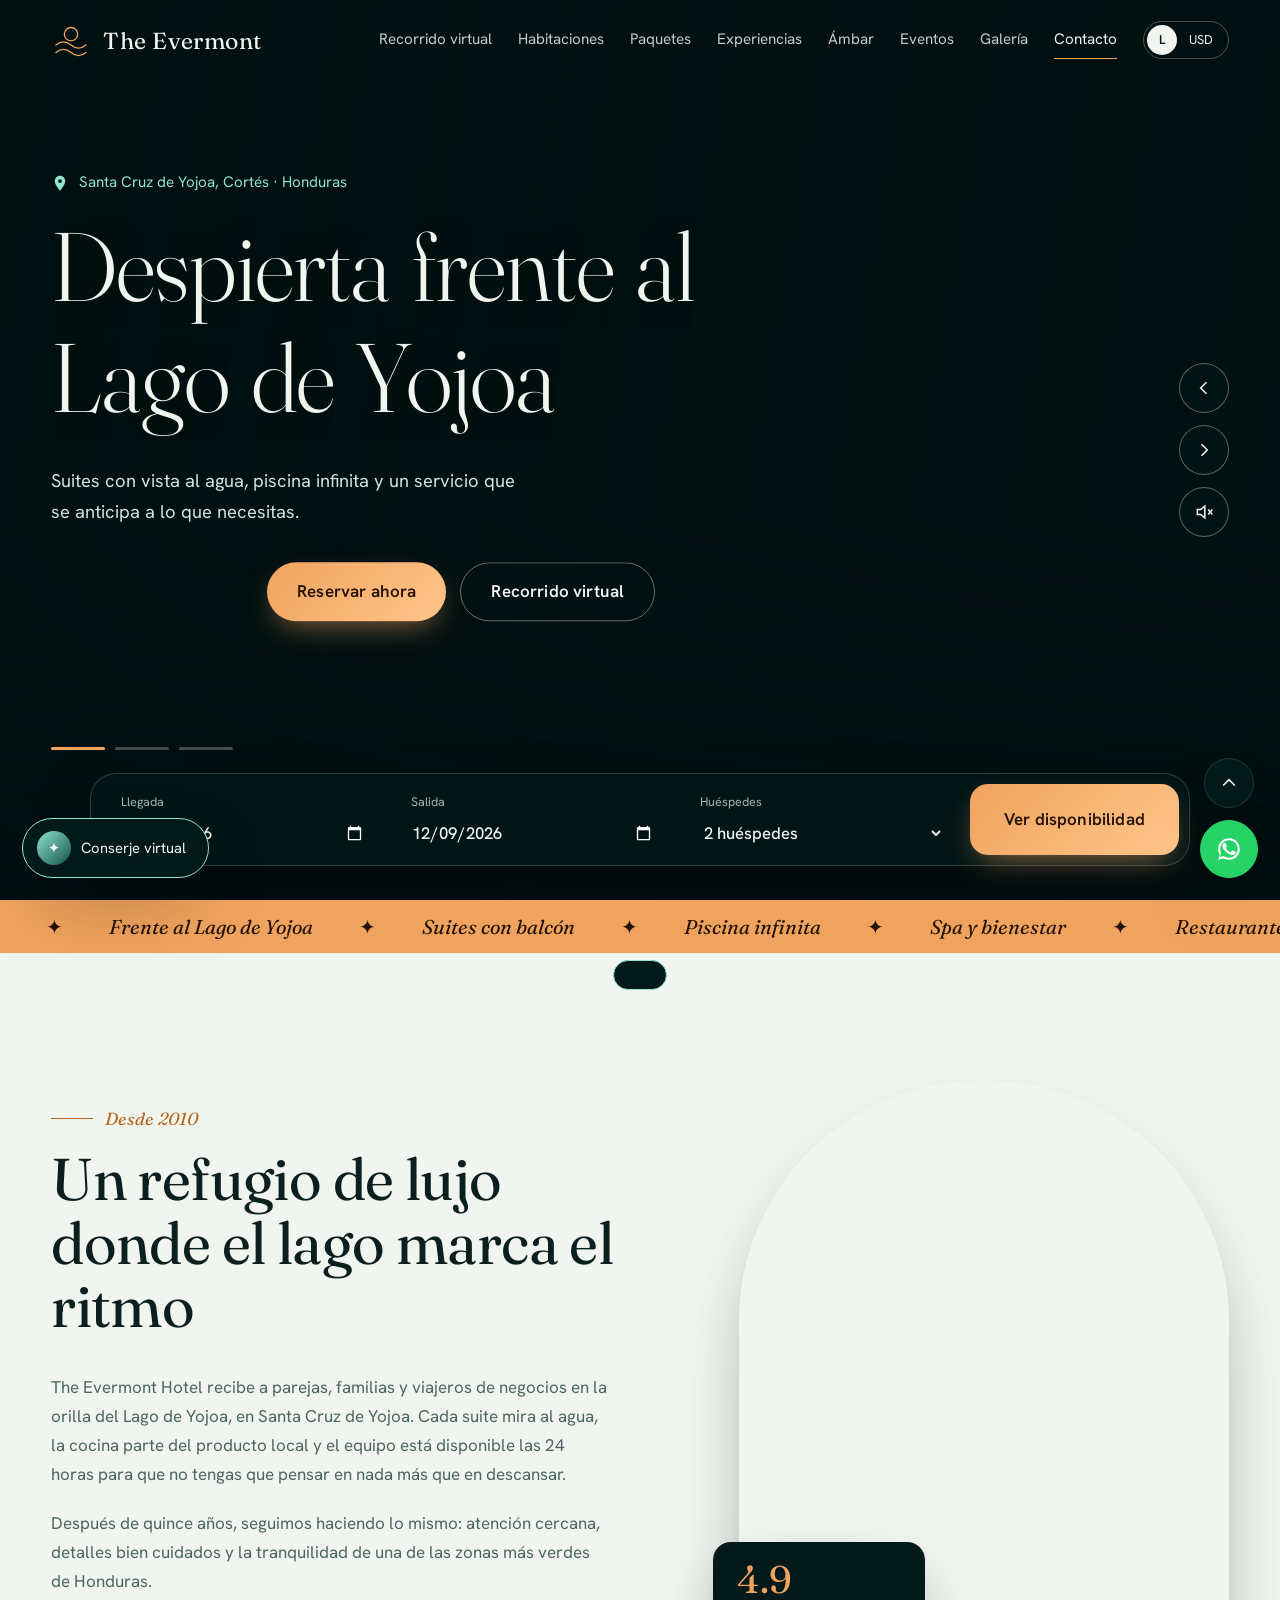
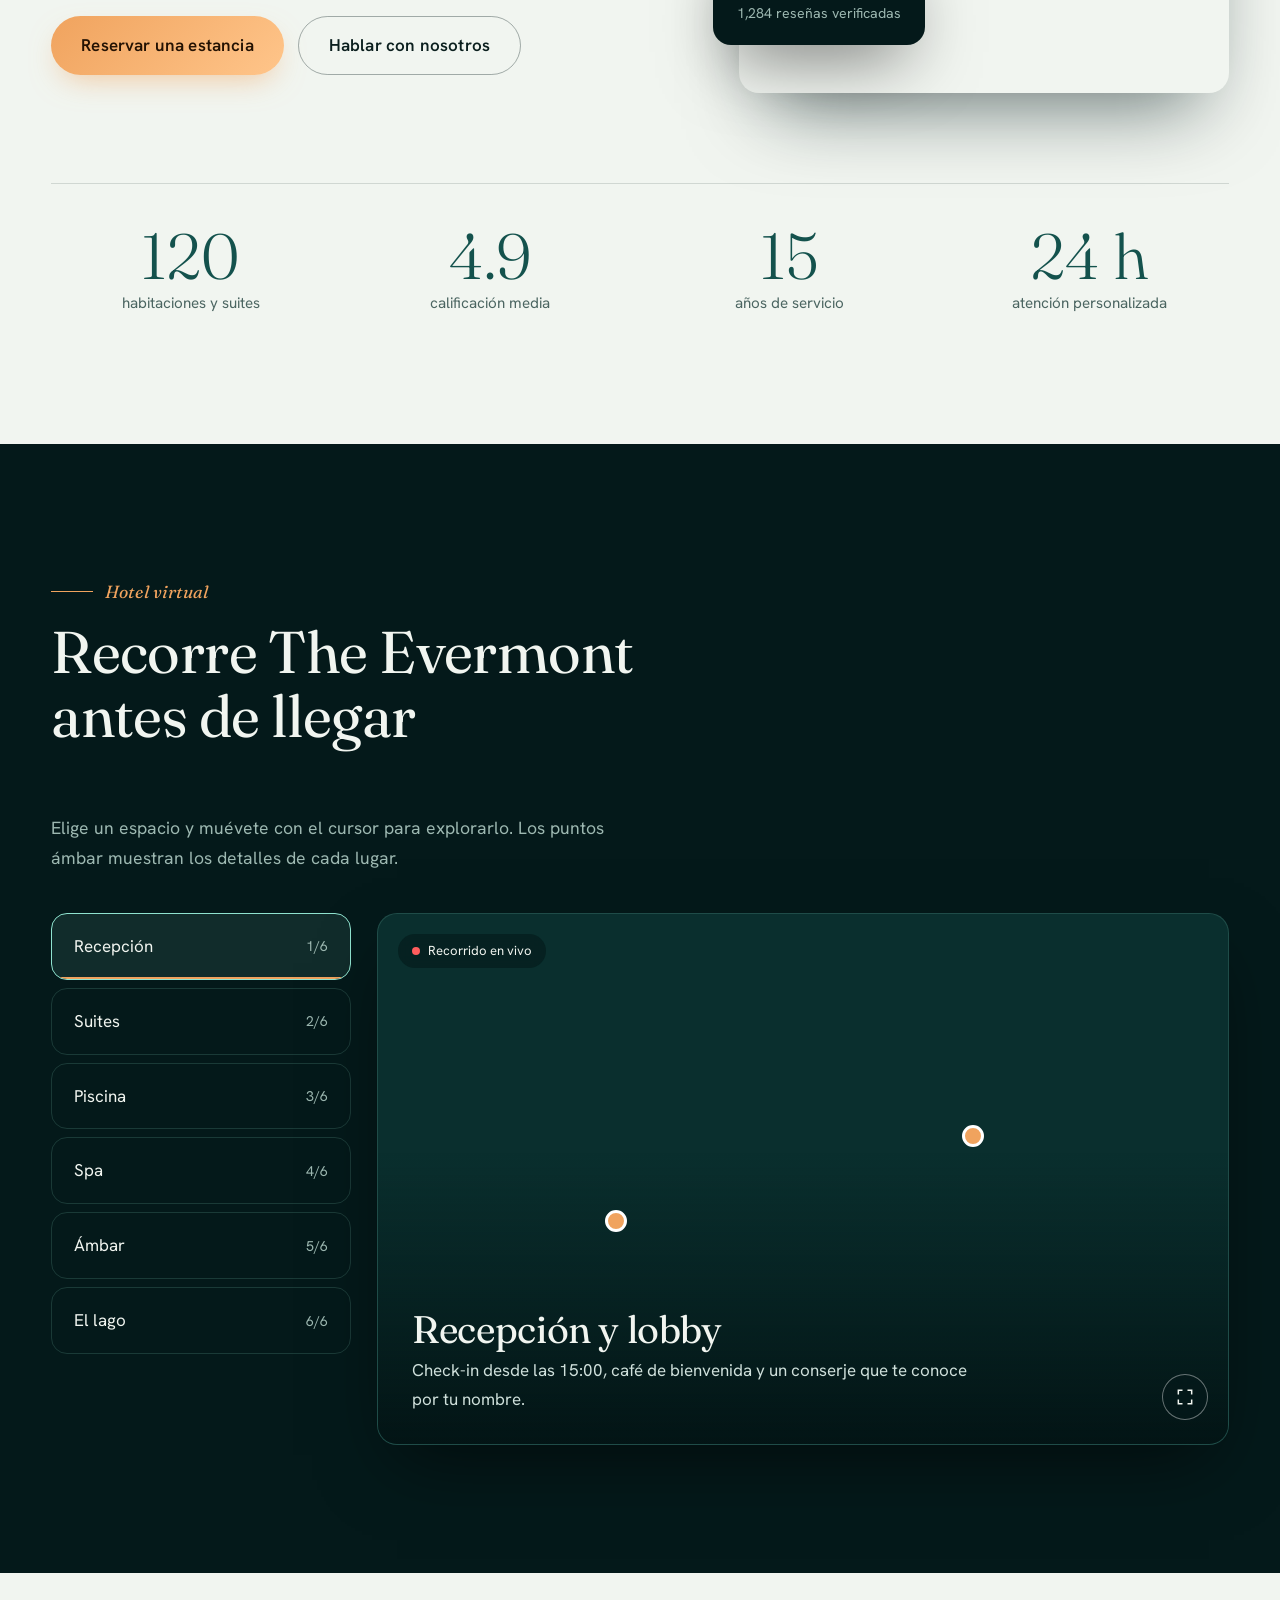
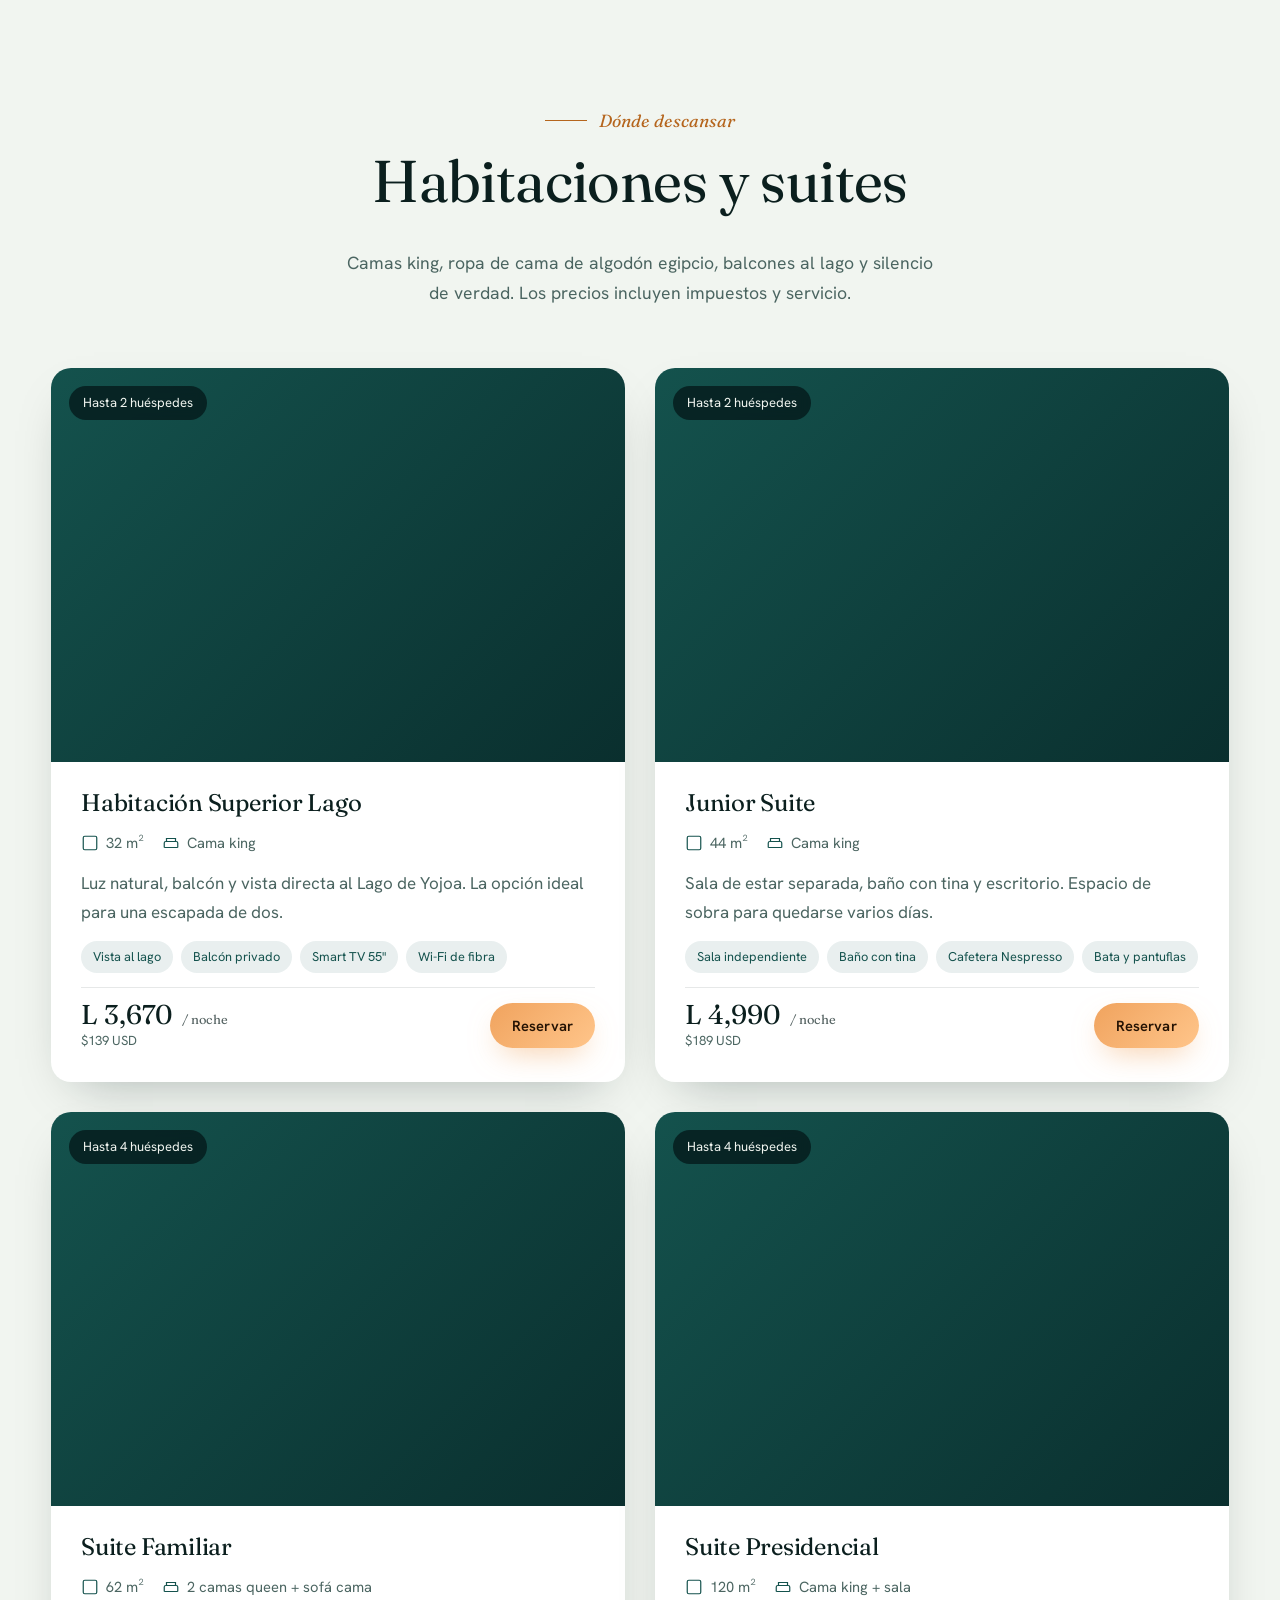
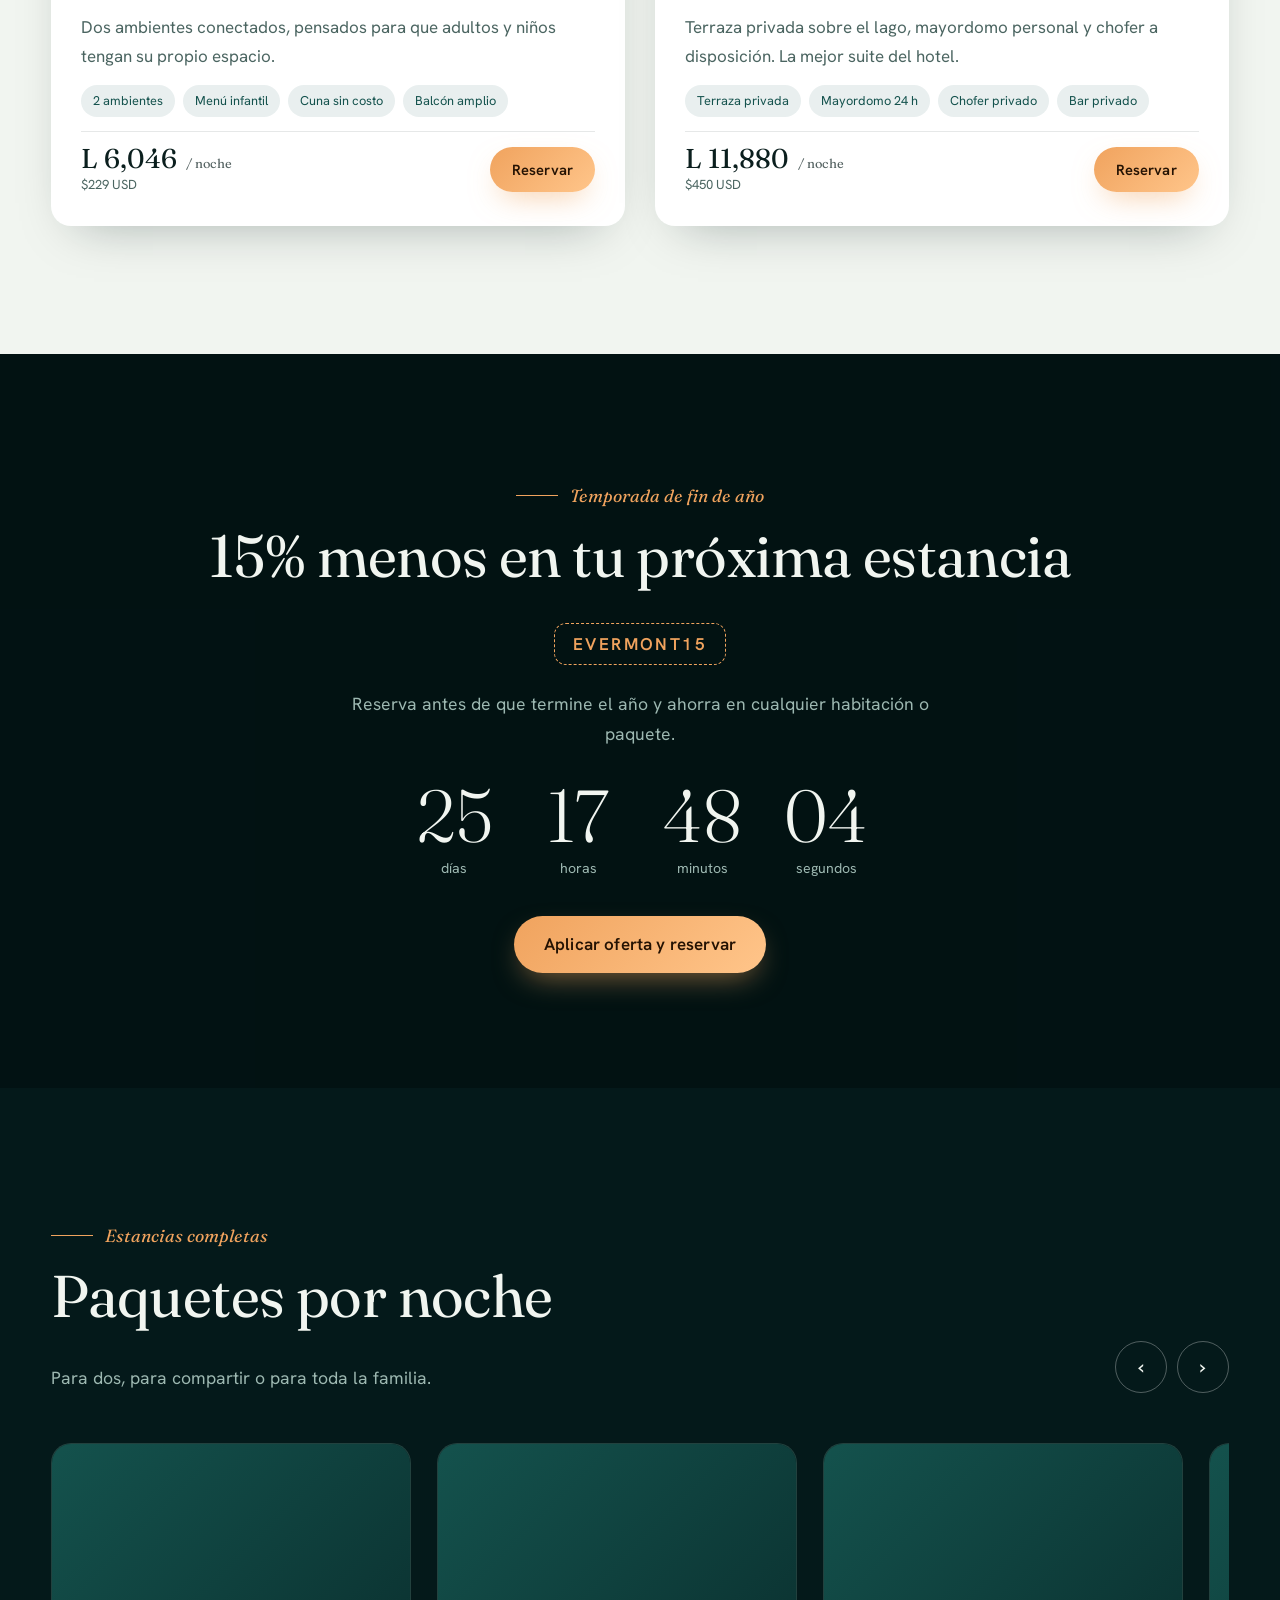
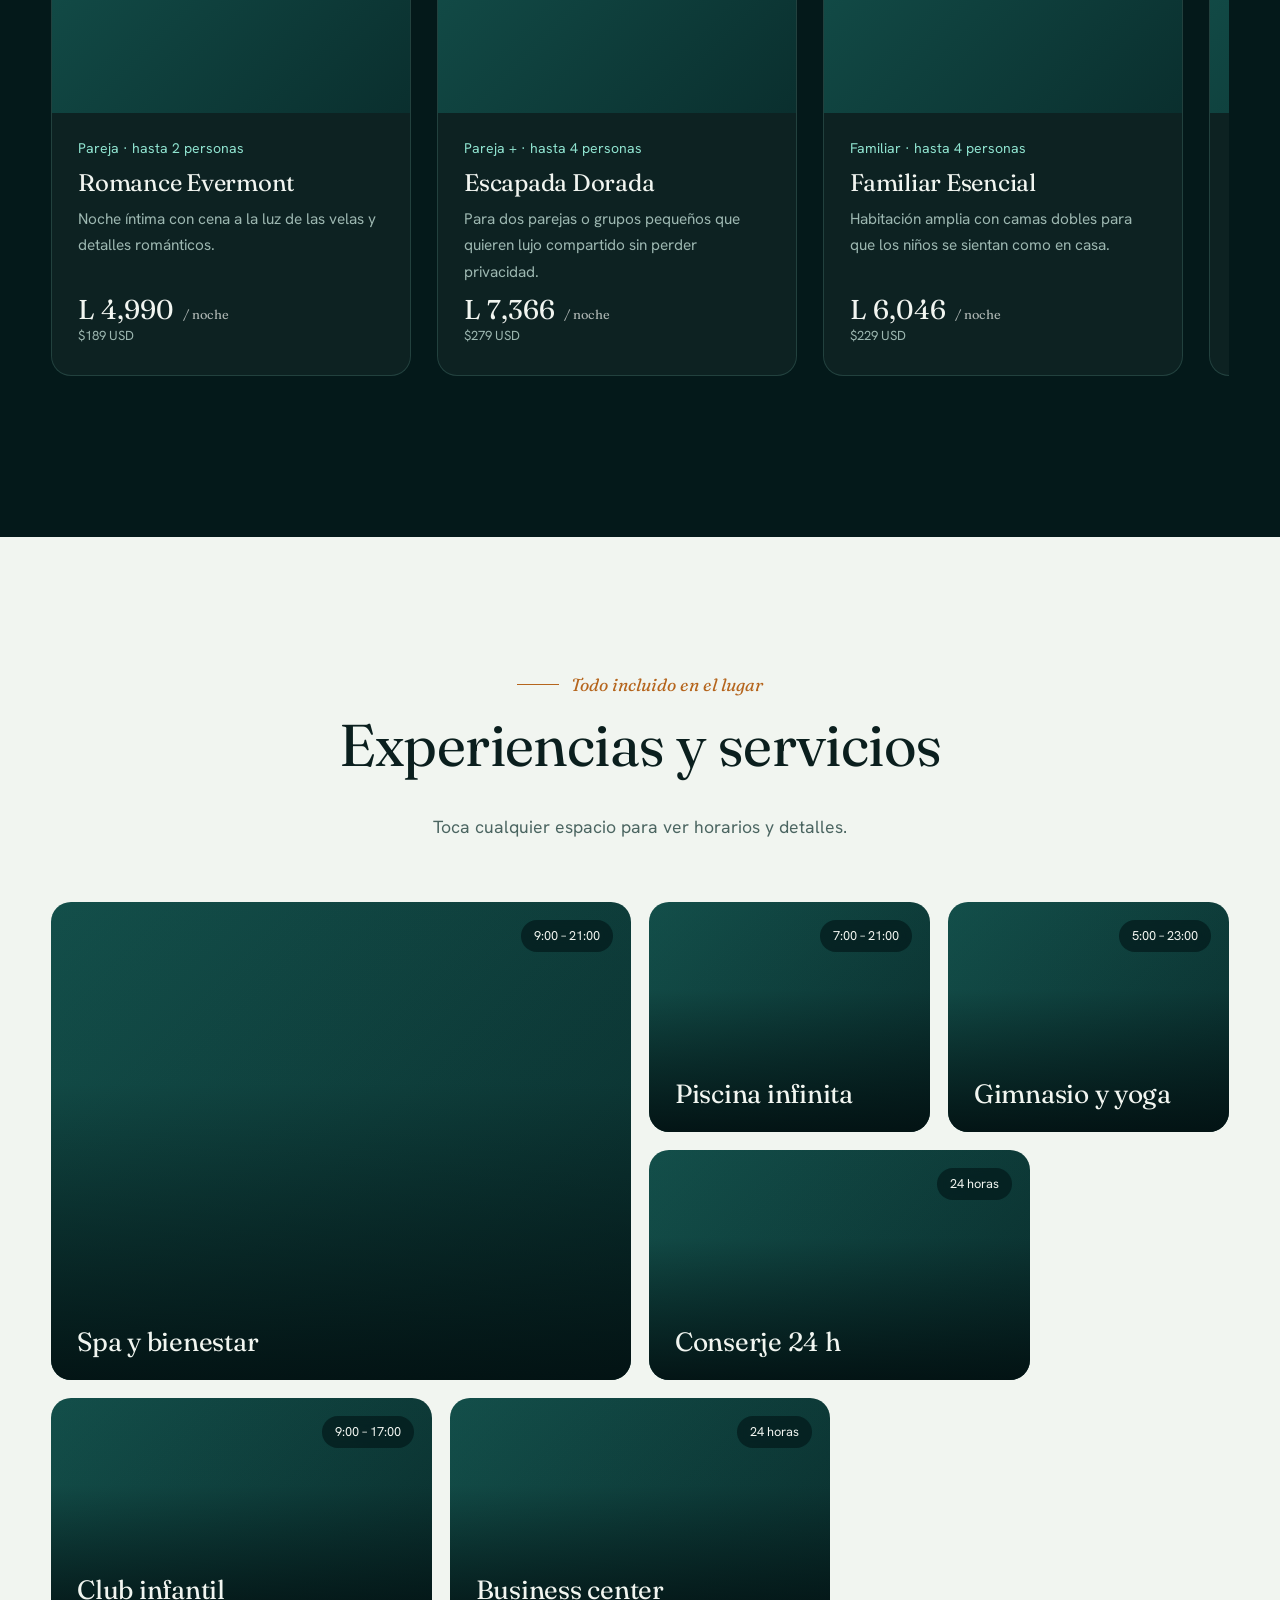
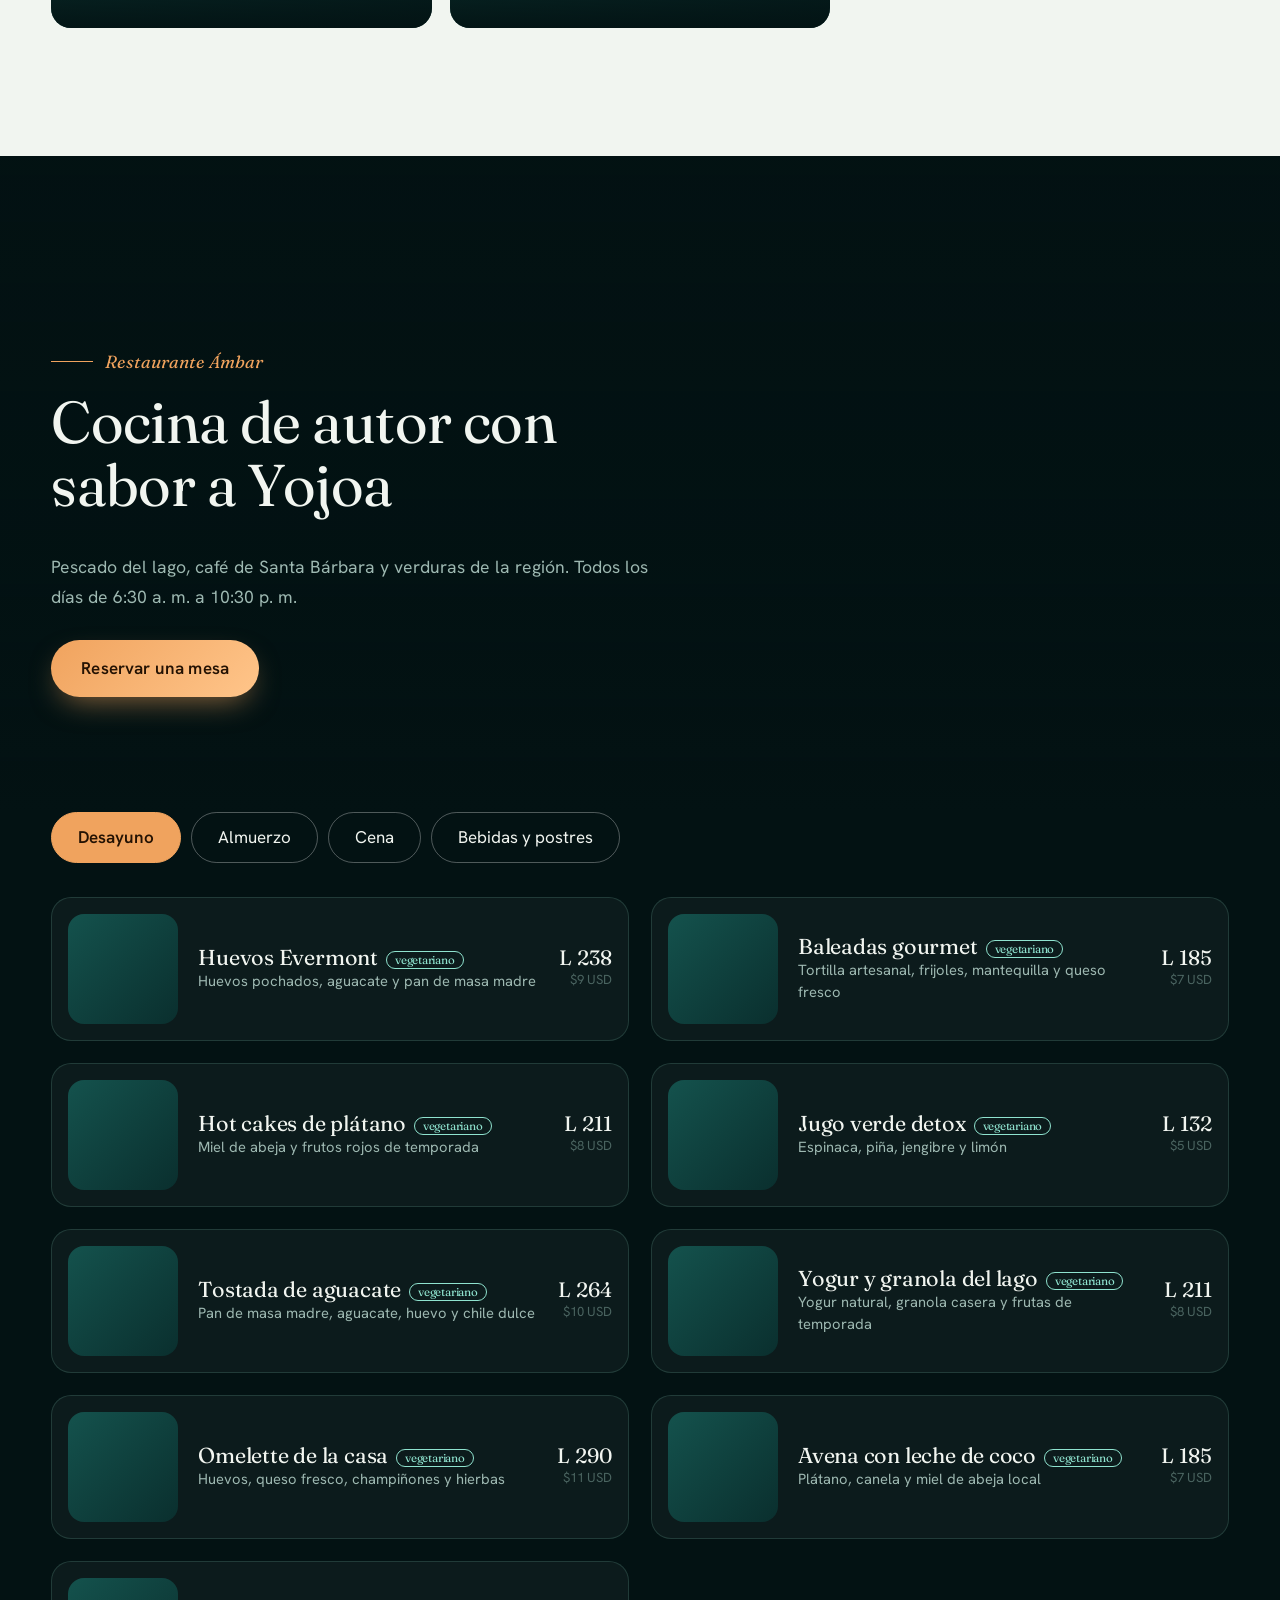
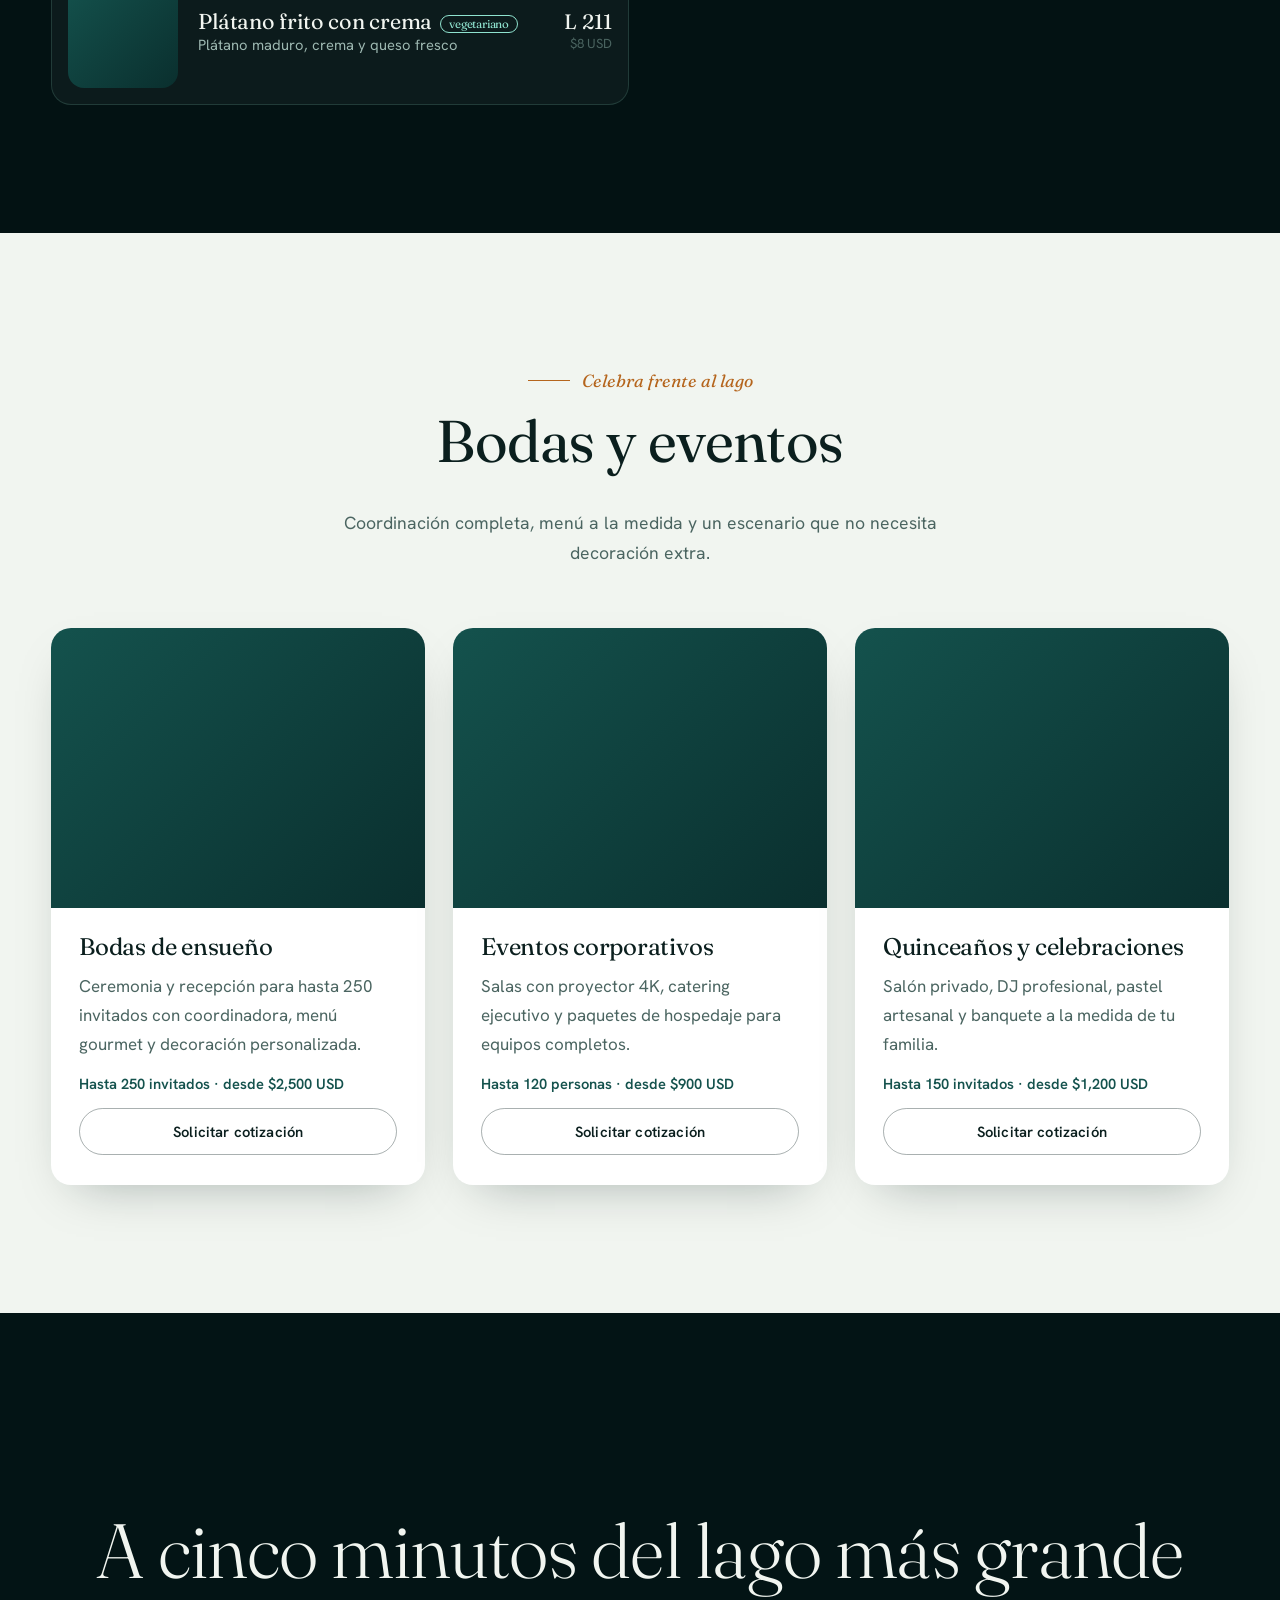
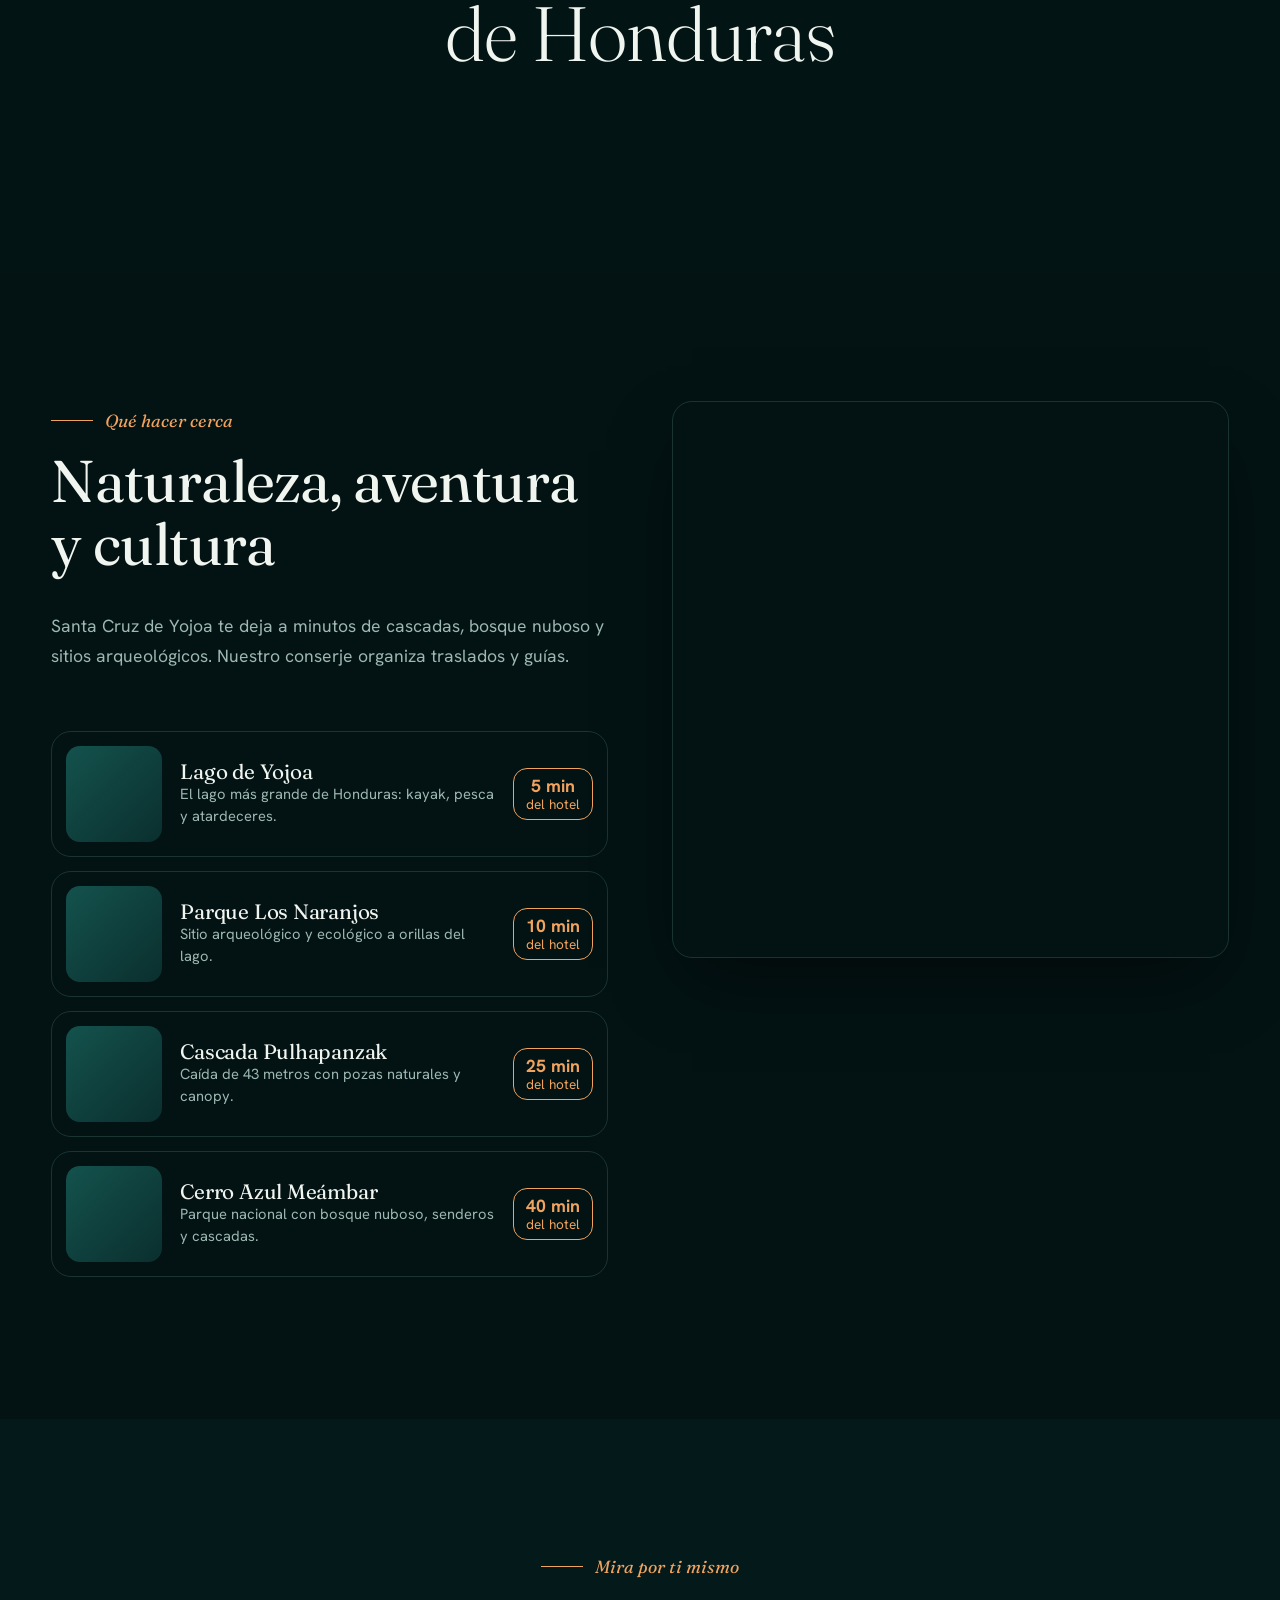
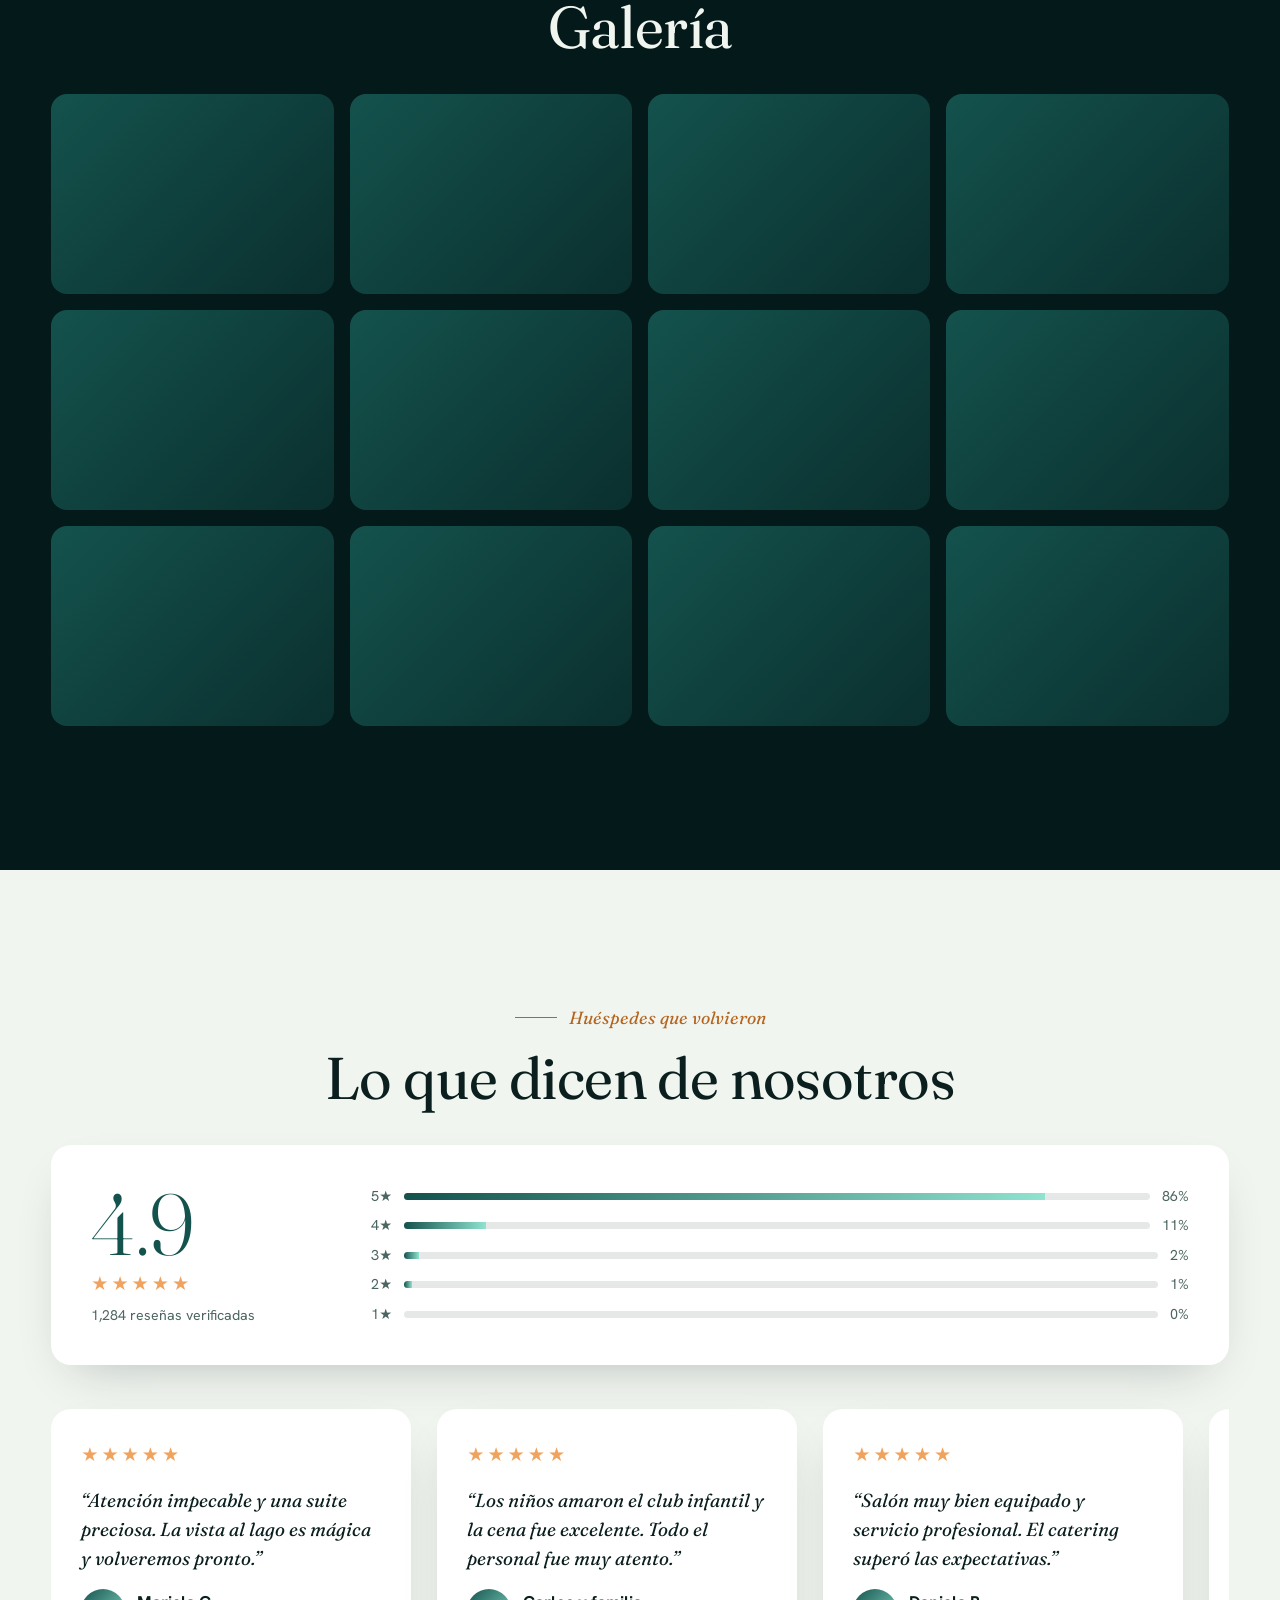
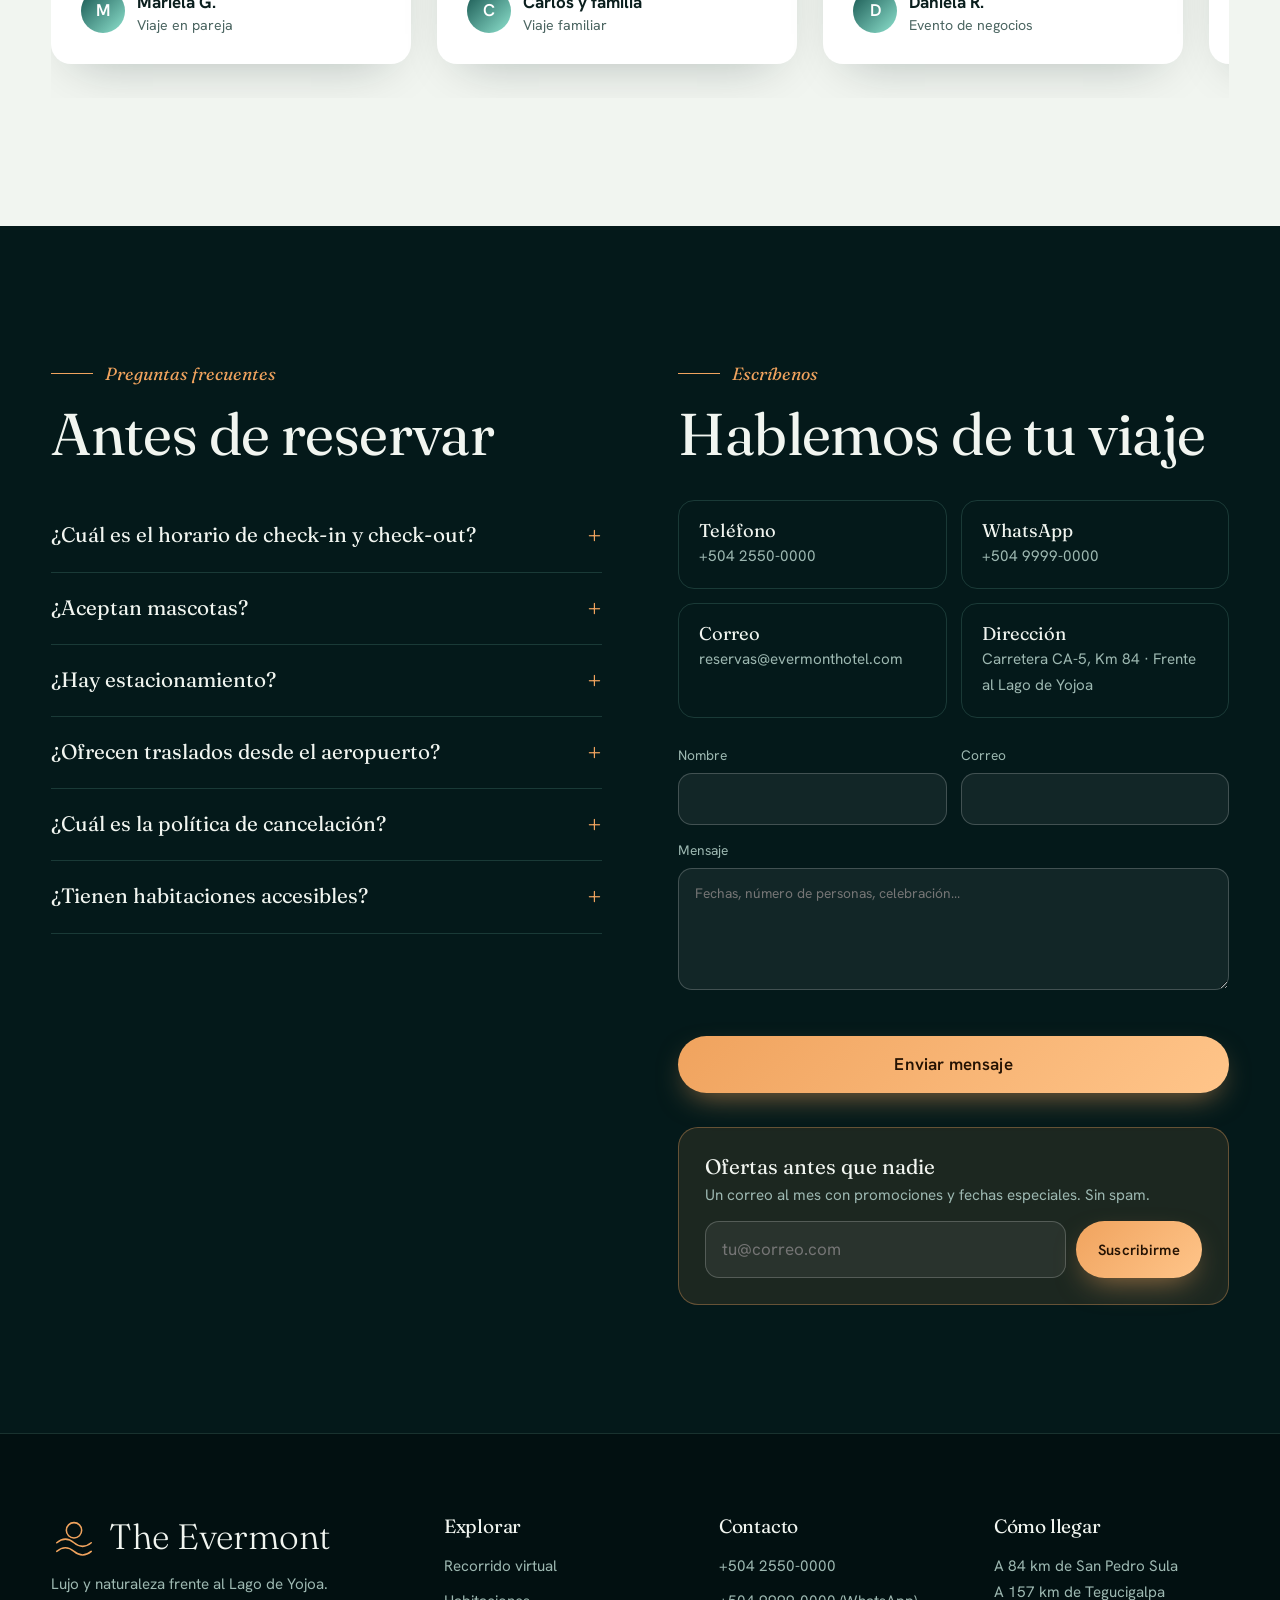
==== index.html @ c5cd38ef "Add files via upload" ====
<!DOCTYPE html>
<html lang="es">
<head>
<meta charset="utf-8">
<meta name="viewport" content="width=device-width,initial-scale=1">
<title>The Evermont Hotel | Lujo frente al Lago de Yojoa, Honduras</title>
<meta name="description" content="The Evermont Hotel: hotel de lujo frente al Lago de Yojoa en Santa Cruz de Yojoa, Cortés, Honduras. Suites, spa, piscina infinita, restaurante Ámbar, bodas y eventos.">
<meta name="keywords" content="hotel lago de yojoa, hotel santa cruz de yojoa, hotel de lujo honduras, evermont hotel, bodas honduras">
<meta name="theme-color" content="#04191a">
<link rel="preconnect" href="https://fonts.googleapis.com">
<link rel="preconnect" href="https://fonts.gstatic.com" crossorigin>
<link href="https://fonts.googleapis.com/css2?family=Fraunces:ital,opsz,wght@0,9..144,300..600;1,9..144,300..600&family=Hanken+Grotesk:wght@300;400;500;600&display=swap" rel="stylesheet">
<link rel="icon" href="logo.jpg" type="image/jpeg">
<script type="application/ld+json">
{"@context":"https://schema.org","@type":"Hotel","name":"The Evermont Hotel","description":"Hotel de lujo frente al Lago de Yojoa","address":{"@type":"PostalAddress","streetAddress":"Carretera CA-5, Km 84","addressLocality":"Santa Cruz de Yojoa","addressRegion":"Cortés","addressCountry":"HN"},"telephone":"+504 2550-0000","aggregateRating":{"@type":"AggregateRating","ratingValue":"4.9","reviewCount":"1284"},"geo":{"@type":"GeoCoordinates","latitude":14.8667,"longitude":-87.9833}}
</script>
<style>
:root{
  --deep:#04191a;--lag:#0a2f2e;--teal:#14524d;--aqua:#8fe3cf;--pearl:#f1f5f0;--sand:#e3dccb;
  --ink:#0b1f1e;--amber:#f0a35e;--amber2:#ffc58a;--mut:#9db8b1;--mutd:#4b6561;--r:20px;
  --ease:cubic-bezier(.2,.8,.2,1);--serif:'Fraunces',Georgia,serif;--sans:'Hanken Grotesk',system-ui,sans-serif;
  --line:rgba(143,227,207,.16);--shadow:0 30px 70px -20px rgba(0,0,0,.55);
}
*,*::before,*::after{box-sizing:border-box;margin:0;padding:0}
html{scroll-behavior:smooth;scroll-padding-top:78px;-webkit-text-size-adjust:100%}
body{font:400 17px/1.7 var(--sans);background:var(--deep);color:var(--pearl);overflow-x:hidden;-webkit-font-smoothing:antialiased}
h1,h2,h3,h4{font-family:var(--serif);font-weight:400;line-height:1.08;letter-spacing:-.01em}
h2{font-size:clamp(2.2rem,4.6vw,3.9rem);margin-bottom:.6em}
h3{font-size:1.5rem}
a{color:inherit;text-decoration:none}
button{font:inherit;color:inherit;cursor:pointer;border:0;background:none}
img,video{max-width:100%;display:block}
ul{list-style:none}
:focus-visible{outline:2px solid var(--amber);outline-offset:3px;border-radius:6px}
::selection{background:var(--amber);color:var(--deep)}
.wrap{width:min(1240px,92vw);margin-inline:auto}
.sect{padding:clamp(76px,10vw,150px) 0;position:relative}
.dark{background:var(--deep)}
.deeper{background:#031213}
.light{background:var(--pearl);color:var(--ink)}
.light .lead{color:var(--mutd)}
.lead{color:var(--mut);max-width:60ch;font-size:1.1rem;margin-bottom:clamp(32px,5vw,60px)}
.kicker{display:inline-flex;align-items:center;gap:12px;font:italic 400 1.1rem var(--serif);color:var(--amber);margin-bottom:18px}
.kicker::before{content:'';width:42px;height:1px;background:currentColor}
.light .kicker{color:#b5651d}
.head{display:flex;justify-content:space-between;align-items:flex-end;gap:30px;flex-wrap:wrap}
.center{text-align:center}.center .lead{margin-inline:auto}.center .kicker{justify-content:center}

/* buttons */
.btn{position:relative;display:inline-flex;align-items:center;justify-content:center;gap:10px;padding:14px 30px;border-radius:999px;background:linear-gradient(135deg,var(--amber),var(--amber2));color:#241203;font-weight:600;letter-spacing:.01em;overflow:hidden;transition:transform .35s var(--ease),box-shadow .35s var(--ease);box-shadow:0 12px 30px -10px rgba(240,163,94,.6)}
.btn::after{content:'';position:absolute;inset:0;background:linear-gradient(110deg,transparent 30%,rgba(255,255,255,.55) 50%,transparent 70%);transform:translateX(-120%);transition:transform .8s var(--ease)}
.btn:hover{transform:translateY(-3px);box-shadow:0 20px 40px -12px rgba(240,163,94,.7)}
.btn:hover::after{transform:translateX(120%)}
.btn.ghost{background:transparent;color:var(--pearl);border:1px solid rgba(255,255,255,.4);box-shadow:none}
.btn.ghost:hover{background:var(--pearl);color:var(--deep)}
.light .btn.ghost,.modal .btn.ghost{color:var(--ink);border-color:rgba(11,31,30,.35)}
.light .btn.ghost:hover,.modal .btn.ghost:hover{background:var(--ink);color:var(--pearl)}
.btn.sm{padding:10px 22px;font-size:.92rem}
.btn.full{width:100%}

/* loader + progress */
#loader{position:fixed;inset:0;z-index:999;background:var(--deep);display:grid;place-items:center;transition:opacity .9s var(--ease),visibility .9s}
#loader.done{opacity:0;visibility:hidden}
.ld{text-align:center}
.ld svg{width:84px;height:84px;color:var(--amber)}
.ld svg path,.ld svg circle{stroke-dasharray:140;stroke-dashoffset:140;animation:draw 1.6s var(--ease) forwards}
.ld b{display:block;font:300 1.9rem var(--serif);letter-spacing:.06em;margin-top:14px;opacity:0;animation:fade 1s .6s forwards}
.ld small{color:var(--mut);opacity:0;animation:fade 1s 1s forwards}
@keyframes draw{to{stroke-dashoffset:0}}
@keyframes fade{to{opacity:1}}
#prog{position:fixed;top:0;left:0;height:3px;width:0;background:linear-gradient(90deg,var(--aqua),var(--amber));z-index:300}
.glow{position:fixed;width:520px;height:520px;left:0;top:0;margin:-260px 0 0 -260px;border-radius:50%;background:radial-gradient(circle,rgba(143,227,207,.10),transparent 65%);pointer-events:none;z-index:1;transition:opacity .4s;opacity:0}

/* header */
header{position:fixed;inset:0 0 auto;z-index:200;transition:background .4s,padding .4s,box-shadow .4s}
.hbar{display:flex;align-items:center;gap:26px;padding:20px 4vw;transition:padding .4s var(--ease)}
header.s{background:rgba(4,25,26,.78);backdrop-filter:blur(18px) saturate(1.4);-webkit-backdrop-filter:blur(18px) saturate(1.4);box-shadow:0 1px 0 var(--line)}
header.s .hbar{padding-block:11px}
.brand{display:flex;align-items:center;gap:12px;font:400 1.45rem var(--serif);letter-spacing:.02em;white-space:nowrap}
.brand svg{width:40px;height:40px;color:var(--amber)}
nav{display:flex;gap:26px;margin-left:auto;font-size:.95rem}
nav a{position:relative;padding:6px 0;opacity:.82;transition:opacity .3s}
nav a::after{content:'';position:absolute;left:0;right:0;bottom:0;height:1px;background:var(--amber);transform:scaleX(0);transform-origin:left;transition:transform .4s var(--ease)}
nav a:hover,nav a.on{opacity:1}
nav a:hover::after,nav a.on::after{transform:scaleX(1)}
.cur{display:flex;border:1px solid rgba(255,255,255,.28);border-radius:999px;padding:3px;font-size:.8rem}
.cur button{padding:4px 12px;border-radius:999px;transition:.3s}
.cur button.on{background:var(--pearl);color:var(--deep);font-weight:600}
#bur{display:none;width:44px;height:44px;border-radius:50%;border:1px solid rgba(255,255,255,.3);position:relative}
#bur i{position:absolute;left:12px;right:12px;height:1.5px;background:currentColor;transition:.35s var(--ease)}
#bur i:nth-child(1){top:16px}#bur i:nth-child(2){top:27px}
#bur.on i:nth-child(1){top:21px;transform:rotate(45deg)}#bur.on i:nth-child(2){top:21px;transform:rotate(-45deg)}

/* hero */
.hero{position:relative;height:100svh;min-height:700px;overflow:hidden;background:#021011}
.slide{position:absolute;inset:0;opacity:0;transition:opacity 1.6s ease}
.slide.on{opacity:1}
.slide video,.slide .poster{position:absolute;inset:0;width:100%;height:100%;object-fit:cover}
.slide.on video{animation:kb 14s ease-out forwards}
@keyframes kb{from{transform:scale(1.02)}to{transform:scale(1.12)}}
.hero::after{content:'';position:absolute;inset:0;z-index:2;background:linear-gradient(100deg,rgba(2,16,17,.86) 0%,rgba(2,16,17,.45) 50%,rgba(2,16,17,.2) 100%),linear-gradient(0deg,rgba(2,16,17,.92) 0%,transparent 42%)}
.hcopy{position:absolute;z-index:3;left:max(4vw,calc((100vw - 1240px)/2));right:4vw;top:50%;transform:translateY(-62%);max-width:820px}
.hcopy .loc{display:inline-flex;align-items:center;gap:10px;font-size:.95rem;color:var(--aqua);margin-bottom:22px}
.hcopy .loc svg{width:18px;height:18px;fill:currentColor}
.hcopy h1{font-size:clamp(2.9rem,7.6vw,6.6rem);font-weight:300;line-height:1;margin-bottom:26px;text-shadow:0 6px 40px rgba(0,0,0,.45)}
.w{display:inline-block;overflow:hidden;vertical-align:top;padding-bottom:.14em;margin-right:.22em}
.w i{display:inline-block;font-style:inherit;transform:translateY(112%);animation:wup 1s var(--ease) forwards;animation-delay:var(--d)}
@keyframes wup{to{transform:none}}
.hcopy p{max-width:48ch;color:#d3e3de;font-size:1.15rem;margin-bottom:34px;animation:fadeup 1s .5s both}
.hcopy .acts{display:flex;gap:14px;flex-wrap:wrap}
@keyframes fadeup{from{opacity:0;transform:translateY(18px)}to{opacity:1;transform:none}}
.hctl{position:absolute;z-index:4;right:4vw;top:50%;transform:translateY(-50%);display:flex;flex-direction:column;gap:12px}
.hctl button,.fab{width:50px;height:50px;border-radius:50%;border:1px solid rgba(255,255,255,.35);background:rgba(4,25,26,.45);backdrop-filter:blur(8px);display:grid;place-items:center;transition:.3s;font-size:1.3rem}
.hctl button:hover{background:var(--amber);border-color:var(--amber);color:var(--deep)}
.hctl svg{width:20px;height:20px;fill:none;stroke:currentColor;stroke-width:1.8}
.hseg{position:absolute;z-index:4;left:max(4vw,calc((100vw - 1240px)/2));bottom:150px;display:flex;gap:10px}
.hseg i{width:54px;height:3px;background:rgba(255,255,255,.25);border-radius:3px;overflow:hidden;position:relative;cursor:pointer}
.hseg i::after{content:'';position:absolute;inset:0;background:var(--amber);transform:scaleX(0);transform-origin:left}
.hseg i.on::after{transform:scaleX(1)}
.hseg i.run::after{animation:fill 8s linear forwards}
@keyframes fill{from{transform:scaleX(0)}to{transform:scaleX(1)}}
.bbar{position:absolute;z-index:5;left:50%;bottom:34px;transform:translateX(-50%);width:min(1100px,92vw);display:grid;grid-template-columns:repeat(3,1fr) auto;gap:6px;padding:10px;border-radius:26px;background:rgba(4,25,26,.62);backdrop-filter:blur(22px) saturate(1.5);-webkit-backdrop-filter:blur(22px) saturate(1.5);border:1px solid rgba(255,255,255,.18);box-shadow:var(--shadow)}
.bbar label{display:flex;flex-direction:column;padding:8px 20px;border-radius:18px;font-size:.78rem;color:var(--mut);transition:background .3s;cursor:pointer}
.bbar label:hover,.bbar label:focus-within{background:rgba(255,255,255,.07)}
.bbar input,.bbar select{background:none;border:0;color:var(--pearl);font:500 1.05rem var(--sans);outline:0;padding:2px 0;color-scheme:dark;width:100%}
.bbar select option{color:#000}
.bbar .btn{border-radius:18px;padding-inline:34px}
.scrollcue{position:absolute;z-index:4;right:4vw;bottom:44px;display:none}

/* ticker */
.ticker{background:var(--amber);color:#241203;overflow:hidden;white-space:nowrap;padding:14px 0;font:italic 400 1.25rem var(--serif)}
.ticker div{display:inline-flex;gap:46px;animation:tick 38s linear infinite;padding-left:46px}
.ticker span::before{content:'✦';margin-right:46px;font-style:normal}
@keyframes tick{to{transform:translateX(-50%)}}

/* about */
.about{display:grid;grid-template-columns:1.1fr .9fr;gap:clamp(40px,7vw,110px);align-items:center}
.about p{color:var(--mutd);margin-bottom:1.2em;max-width:56ch}
.frame{position:relative;aspect-ratio:4/5;border-radius:240px 240px var(--r) var(--r);overflow:hidden;box-shadow:0 40px 80px -30px rgba(4,25,26,.6)}
.frame video,.frame img{position:absolute;inset:-6% 0;width:100%;height:112%;object-fit:cover}
.badge{position:absolute;z-index:3;left:-26px;bottom:48px;background:var(--deep);color:var(--pearl);border-radius:18px;padding:18px 24px;box-shadow:var(--shadow);animation:floaty 6s ease-in-out infinite}
.badge b{font:400 2.4rem var(--serif);color:var(--amber);display:block;line-height:1}
.badge small{color:var(--mut)}
@keyframes floaty{50%{transform:translateY(-12px)}}
.stats{display:grid;grid-template-columns:repeat(4,1fr);gap:20px;margin-top:clamp(50px,7vw,90px);border-top:1px solid rgba(11,31,30,.14);padding-top:40px}
.stats div{text-align:center}
.stats b{display:block;font:300 clamp(2.6rem,5vw,4rem) var(--serif);line-height:1;color:var(--teal)}
.stats small{color:var(--mutd);font-size:.95rem}

/* tour */
.tour{display:grid;grid-template-columns:300px 1fr;gap:26px}
.tlist{display:flex;flex-direction:column;gap:8px}
.tlist button{position:relative;text-align:left;padding:18px 22px;border-radius:16px;border:1px solid var(--line);overflow:hidden;transition:.4s var(--ease);display:flex;justify-content:space-between;align-items:center}
.tlist button small{color:var(--mut)}
.tlist button::after{content:'';position:absolute;left:0;bottom:0;height:2px;width:100%;background:var(--amber);transform:scaleX(0);transform-origin:left}
.tlist button.on{background:rgba(143,227,207,.09);border-color:var(--aqua)}
.tlist button.on::after{animation:fill 10s linear forwards}
.tlist button:hover{border-color:var(--aqua);transform:translateX(5px)}
.stage{position:relative;aspect-ratio:16/10;border-radius:var(--r);overflow:hidden;background:var(--lag);box-shadow:var(--shadow);border:1px solid var(--line)}
.scene{position:absolute;inset:0;opacity:0;visibility:hidden;transition:opacity 1.1s ease,visibility 1.1s}
.scene.on{opacity:1;visibility:visible}
.pan{position:absolute;inset:-4%;transition:transform .5s ease-out;transform:scale(1.04)}
.pan video,.pan img{width:100%;height:100%;object-fit:cover}
.stage::after{content:'';position:absolute;inset:0;background:linear-gradient(0deg,rgba(2,16,17,.85),transparent 55%);pointer-events:none;z-index:2}
.tinfo{position:absolute;z-index:3;left:34px;bottom:30px;right:90px;max-width:560px}
.tinfo h3{font-size:clamp(1.8rem,3vw,2.6rem);margin-bottom:6px}
.tinfo p{color:#cfe0db}
.hot{position:absolute;z-index:4;width:22px;height:22px;border-radius:50%;background:var(--amber);border:3px solid #fff;transform:translate(-50%,-50%);box-shadow:0 0 0 0 rgba(240,163,94,.7);animation:pulse 2.2s infinite}
.hot span{position:absolute;left:34px;top:50%;transform:translateY(-50%) translateX(-8px);white-space:nowrap;background:rgba(4,25,26,.88);padding:6px 14px;border-radius:99px;font-size:.85rem;opacity:0;pointer-events:none;transition:.35s var(--ease)}
.hot:hover span,.hot:focus-visible span{opacity:1;transform:translateY(-50%)}
@keyframes pulse{70%{box-shadow:0 0 0 18px rgba(240,163,94,0)}100%{box-shadow:0 0 0 0 rgba(240,163,94,0)}}
.sfs{position:absolute;z-index:5;right:20px;bottom:24px;width:46px;height:46px;border-radius:50%;border:1px solid rgba(255,255,255,.4);background:rgba(4,25,26,.5);backdrop-filter:blur(8px);display:grid;place-items:center}
.sfs svg{width:20px;height:20px;fill:none;stroke:currentColor;stroke-width:1.8}
.live{position:absolute;z-index:5;left:20px;top:20px;display:flex;gap:8px;align-items:center;background:rgba(4,25,26,.6);backdrop-filter:blur(8px);padding:6px 14px;border-radius:99px;font-size:.82rem}
.live::before{content:'';width:8px;height:8px;border-radius:50%;background:#ff5d5d;animation:blink 1.4s infinite}
@keyframes blink{50%{opacity:.25}}

/* tilt cards */
.tilt{transform:perspective(1000px) rotateX(var(--rx,0)) rotateY(var(--ry,0));transition:transform .35s var(--ease),box-shadow .35s}
.media{position:relative;overflow:hidden;background:linear-gradient(135deg,var(--teal),var(--lag))}
.media img,.media video{width:100%;height:100%;object-fit:cover;transition:transform 1.1s var(--ease)}
.media img.broken{visibility:hidden}
:is(.room,.pkg,.tile,.att,.gi):hover .media img,:is(.room,.pkg,.tile,.att,.gi):hover .media video{transform:scale(1.08)}

/* rooms */
.rooms{display:grid;grid-template-columns:repeat(2,1fr);gap:30px}
.room{background:#fff;border-radius:var(--r);overflow:hidden;box-shadow:0 20px 50px -25px rgba(4,25,26,.35);cursor:pointer;display:flex;flex-direction:column}
.room .media{aspect-ratio:16/11}
.room .tagc{position:absolute;left:18px;top:18px;z-index:2;background:rgba(4,25,26,.78);color:var(--pearl);padding:6px 14px;border-radius:99px;font-size:.82rem;backdrop-filter:blur(6px)}
.room .rb{padding:28px 30px 30px;display:flex;flex-direction:column;gap:14px;flex:1}
.specs{display:flex;gap:18px;flex-wrap:wrap;color:var(--mutd);font-size:.92rem}
.specs span{display:flex;align-items:center;gap:7px}
.specs svg,.ico{width:18px;height:18px;fill:none;stroke:var(--teal);stroke-width:1.6}
.room p{color:var(--mutd)}
.chips{display:flex;flex-wrap:wrap;gap:8px}
.chips span{font-size:.8rem;padding:5px 12px;border-radius:99px;background:rgba(20,82,77,.09);color:var(--teal)}
.rfoot{margin-top:auto;display:flex;justify-content:space-between;align-items:center;gap:14px;padding-top:12px;border-top:1px solid rgba(11,31,30,.1);flex-wrap:wrap}
.pr b{font:400 1.7rem var(--serif);display:block;line-height:1.1}
.pr small{color:var(--mutd);font-size:.82rem;display:block}
.pr em{font-style:normal;font-size:.8rem;margin-left:6px;opacity:.7}
.dark .pr small{color:var(--mut)}

/* offer */
.offer{position:relative;overflow:hidden;padding:clamp(70px,9vw,120px) 0;text-align:center}
.offer>video,.offer>.poster{position:absolute;inset:0;width:100%;height:100%;object-fit:cover}
.offer::before{content:'';position:absolute;inset:0;z-index:1;background:rgba(2,16,17,.7)}
.offer .wrap{position:relative;z-index:2}
.cd{display:flex;justify-content:center;gap:clamp(12px,3vw,34px);margin:30px 0 34px}
.cd div{min-width:90px}
.cd b{display:block;font:300 clamp(2.6rem,6vw,4.6rem) var(--serif);line-height:1;font-variant-numeric:tabular-nums}
.cd small{color:var(--mut)}
.code{display:inline-block;border:1px dashed var(--amber);padding:6px 18px;border-radius:12px;color:var(--amber);letter-spacing:.14em;font-weight:600;margin-bottom:24px}

/* packages */
.scroller{position:relative}
.strack{display:flex;gap:26px;overflow-x:auto;scroll-snap-type:x mandatory;padding:10px 4px 34px;scrollbar-width:none}
.strack::-webkit-scrollbar{display:none}
.strack>*{flex:0 0 min(360px,84%);scroll-snap-align:start}
.pkg{background:rgba(255,255,255,.04);border:1px solid var(--line);border-radius:var(--r);overflow:hidden;cursor:pointer;display:flex;flex-direction:column}
.pkg:hover{border-color:var(--aqua);box-shadow:var(--shadow)}
.pkg .media{aspect-ratio:4/3}
.pkg .pb{padding:24px 26px 28px;display:flex;flex-direction:column;gap:10px;flex:1}
.pkg .tg{color:var(--aqua);font-size:.88rem}
.pkg p{color:var(--mut);font-size:.96rem;flex:1}
.arrows{display:flex;gap:10px}
.arrows button{width:52px;height:52px;border-radius:50%;border:1px solid rgba(255,255,255,.3);font-size:1.4rem;transition:.3s}
.arrows button:hover{background:var(--amber);border-color:var(--amber);color:var(--deep)}
.light .arrows button{border-color:rgba(11,31,30,.3)}

/* experiences */
.bento{display:grid;grid-template-columns:repeat(12,1fr);grid-auto-rows:230px;gap:18px}
.tile{position:relative;border-radius:var(--r);overflow:hidden;cursor:pointer;grid-column:span 4;color:var(--pearl)}
.tile.a{grid-column:span 6;grid-row:span 2}.tile.b,.tile.c{grid-column:span 3}
.tile .media{position:absolute;inset:0}
.tile::after{content:'';position:absolute;inset:0;background:linear-gradient(0deg,rgba(2,16,17,.9),rgba(2,16,17,.05) 62%);transition:.5s}
.tile:hover::after{background:linear-gradient(0deg,rgba(2,16,17,.95),rgba(2,16,17,.35) 80%)}
.tile .tb{position:absolute;z-index:2;left:26px;right:26px;bottom:24px}
.tile h3{font-size:1.65rem}
.tile p{color:#cfe0db;font-size:.95rem;max-height:0;opacity:0;overflow:hidden;transition:max-height .6s var(--ease),opacity .5s,margin .5s}
.tile:hover p,.tile:focus-visible p{max-height:90px;opacity:1;margin-top:8px}
.tile .hrs{position:absolute;z-index:2;top:18px;right:18px;background:rgba(4,25,26,.7);backdrop-filter:blur(6px);padding:5px 13px;border-radius:99px;font-size:.8rem}

/* restaurant */
.rest-hero{position:relative;overflow:hidden;padding:clamp(100px,14vw,200px) 0 clamp(70px,9vw,120px)}
.rest-hero>video,.rest-hero>.poster{position:absolute;inset:0;width:100%;height:100%;object-fit:cover}
.rest-hero::before{content:'';position:absolute;inset:0;z-index:1;background:linear-gradient(180deg,rgba(3,18,19,.55),rgba(3,18,19,.75) 60%,#031213)}
.rest-hero .wrap{position:relative;z-index:2}
.tabs{display:flex;gap:10px;flex-wrap:wrap;margin-bottom:34px}
.tabs button{padding:10px 26px;border-radius:99px;border:1px solid rgba(255,255,255,.3);transition:.3s}
.tabs button:hover{border-color:var(--amber)}
.tabs button.on{background:var(--amber);border-color:var(--amber);color:#241203;font-weight:600}
.menu{display:grid;grid-template-columns:repeat(2,1fr);gap:22px}
.mi{display:flex;gap:20px;align-items:center;padding:16px;border-radius:var(--r);background:rgba(255,255,255,.04);border:1px solid var(--line);animation:fadeup .6s var(--ease) both;transition:.3s}
.mi:hover{border-color:var(--amber);transform:translateY(-3px)}
.mi .media{width:110px;height:110px;border-radius:16px;flex:none}
.mi h3{font-size:1.35rem}
.mi p{color:var(--mut);font-size:.92rem;line-height:1.5}
.mi .pr{text-align:right;margin-left:auto;flex:none}
.mi .pr b{font-size:1.3rem}
.vg{font-size:.72rem;border:1px solid var(--aqua);color:var(--aqua);border-radius:99px;padding:1px 8px;margin-left:8px;vertical-align:middle}

/* events */
.events{display:grid;grid-template-columns:repeat(3,1fr);gap:28px}
.ev{background:#fff;border-radius:var(--r);overflow:hidden;box-shadow:0 20px 50px -25px rgba(4,25,26,.35);display:flex;flex-direction:column}
.ev .media{aspect-ratio:4/3}
.ev .eb{padding:26px 28px 30px;display:flex;flex-direction:column;gap:12px;flex:1}
.ev p{color:var(--mutd);flex:1}
.ev .cap{color:var(--teal);font-weight:600;font-size:.92rem}

/* lake */
.lakewrap{display:grid;grid-template-columns:1fr 1fr;gap:clamp(30px,5vw,70px);align-items:start}
.att{display:flex;gap:18px;align-items:center;padding:14px;border-radius:var(--r);border:1px solid var(--line);margin-bottom:14px;transition:.3s}
.att:hover{border-color:var(--aqua);transform:translateX(6px);background:rgba(143,227,207,.05)}
.att .media{width:96px;height:96px;border-radius:14px;flex:none}
.att h3{font-size:1.3rem}
.att p{color:var(--mut);font-size:.92rem;line-height:1.5}
.att .d{margin-left:auto;flex:none;text-align:center;border:1px solid var(--amber);color:var(--amber);border-radius:14px;padding:6px 12px;font-size:.85rem;line-height:1.2}
.mapbox{border-radius:var(--r);overflow:hidden;border:1px solid var(--line);aspect-ratio:1/1;position:relative;box-shadow:var(--shadow);position:sticky;top:100px}
.mapbox iframe{width:100%;height:100%;border:0;filter:grayscale(.3) contrast(1.05)}
.wx{position:absolute;left:16px;top:16px;background:rgba(4,25,26,.85);backdrop-filter:blur(8px);padding:10px 18px;border-radius:99px;font-size:.92rem;display:none}
.wx.on{display:block}
.vband{position:relative;height:clamp(300px,48vw,560px);overflow:hidden;display:grid;place-items:center;text-align:center}
.vband video,.vband .poster{position:absolute;inset:-8% 0;width:100%;height:116%;object-fit:cover}
.vband::before{content:'';position:absolute;inset:0;z-index:1;background:rgba(2,16,17,.5)}
.vband div{position:relative;z-index:2;padding:0 6vw}
.vband h2{margin:0;font-weight:300;font-size:clamp(2.4rem,6vw,5.4rem)}

/* gallery */
.gal{columns:4 260px;column-gap:16px}
.gi{break-inside:avoid;margin-bottom:16px;border-radius:16px;overflow:hidden;cursor:zoom-in;position:relative;display:block;width:100%}
.gi .media{min-height:200px}
.gi .media img{height:auto;min-height:200px}
.gi::after{content:attr(data-c);position:absolute;left:0;right:0;bottom:0;padding:34px 16px 14px;background:linear-gradient(0deg,rgba(2,16,17,.85),transparent);color:#fff;font-size:.9rem;opacity:0;transition:.4s;text-align:left}
.gi:hover::after{opacity:1}

/* reviews */
.rating{display:grid;grid-template-columns:240px 1fr;gap:40px;align-items:center;padding:34px 40px;border-radius:var(--r);background:#fff;box-shadow:0 20px 50px -25px rgba(4,25,26,.3);margin-bottom:34px}
.rating .big{font:300 5.4rem var(--serif);color:var(--teal);line-height:1}
.stars{color:var(--amber);letter-spacing:3px;font-size:1.2rem}
.bar{display:flex;gap:12px;align-items:center;font-size:.9rem;margin:5px 0;color:var(--mutd)}
.bar i{flex:1;height:7px;border-radius:9px;background:rgba(11,31,30,.1);overflow:hidden}
.bar b{display:block;height:100%;width:0;background:linear-gradient(90deg,var(--teal),var(--aqua));transition:width 1.6s var(--ease)}
.rv-card{background:#fff;border-radius:var(--r);padding:30px;box-shadow:0 20px 50px -25px rgba(4,25,26,.3);display:flex;flex-direction:column;gap:14px}
.rv-card p{font:italic 400 1.18rem/1.55 var(--serif)}
.rv-card .who{display:flex;gap:12px;align-items:center;margin-top:auto}
.av{width:44px;height:44px;border-radius:50%;display:grid;place-items:center;background:linear-gradient(135deg,var(--teal),var(--aqua));color:#fff;font-weight:600}
.rv-card small{color:var(--mutd);display:block;line-height:1.2}

/* faq + contact */
.fcg{display:grid;grid-template-columns:1fr 1fr;gap:clamp(30px,6vw,90px)}
details{border-bottom:1px solid var(--line)}
summary{list-style:none;cursor:pointer;display:flex;justify-content:space-between;gap:20px;padding:22px 0;font:400 1.3rem var(--serif)}
summary::-webkit-details-marker{display:none}
summary::after{content:'+';color:var(--amber);font-size:1.7rem;line-height:1;transition:transform .4s var(--ease)}
details[open] summary::after{transform:rotate(135deg)}
details p{color:var(--mut);padding:0 40px 22px 0;animation:fadeup .5s var(--ease)}
.cinfo{display:grid;grid-template-columns:1fr 1fr;gap:14px;margin-bottom:26px}
.cinfo div{border:1px solid var(--line);border-radius:16px;padding:18px 20px;font-size:.95rem;color:var(--mut)}
.cinfo b{display:block;color:var(--pearl);font:400 1.15rem var(--serif);margin-bottom:2px}
.cform{display:grid;gap:14px}
.cform .two{display:grid;grid-template-columns:1fr 1fr;gap:14px}
.nl{margin-top:34px;padding:26px;border-radius:var(--r);background:rgba(240,163,94,.1);border:1px solid rgba(240,163,94,.35)}
.nl form{display:flex;gap:10px;margin-top:12px}
.nl input{flex:1}
label{display:flex;flex-direction:column;gap:6px;font-size:.86rem;color:var(--mut)}
input,select,textarea{font:inherit;color:inherit;padding:13px 16px;border-radius:14px;border:1px solid rgba(255,255,255,.2);background:rgba(255,255,255,.06);transition:border-color .3s,background .3s;width:100%}
input:focus,select:focus,textarea:focus{outline:0;border-color:var(--amber);background:rgba(255,255,255,.1)}
select option{color:#000}
.err{color:#ff9d8b;min-height:1.3em;font-size:.9rem}

/* footer */
footer{background:#021011;border-top:1px solid var(--line);padding:80px 0 34px;color:var(--mut)}
.fg{display:grid;grid-template-columns:1.5fr 1fr 1fr 1fr;gap:40px;margin-bottom:50px}
footer h4{font:400 1.2rem var(--serif);color:var(--pearl);margin-bottom:16px}
footer a,footer p{display:block;margin-bottom:9px;font-size:.95rem}
footer a:hover{color:var(--amber)}
.fbrand{font:300 2.2rem var(--serif);color:var(--pearl);display:flex;gap:12px;align-items:center;margin-bottom:12px}
.fbrand svg{width:46px;height:46px;color:var(--amber)}
.soc{display:flex;gap:10px;margin-top:18px}
.soc a{width:44px;height:44px;border-radius:50%;border:1px solid var(--line);display:grid;place-items:center;margin:0;transition:.3s}
.soc a:hover{background:var(--amber);color:var(--deep);border-color:var(--amber)}
.soc svg{width:18px;height:18px;fill:currentColor}
.fbot{border-top:1px solid var(--line);padding-top:26px;display:flex;justify-content:space-between;gap:16px;flex-wrap:wrap;font-size:.85rem}

/* floating */
.fabs{position:fixed;right:22px;bottom:22px;z-index:150;display:flex;flex-direction:column;gap:12px;align-items:center}
.fab{background:var(--deep);border-color:var(--line);box-shadow:var(--shadow)}
.fab.wa{background:#25d366;border-color:#25d366;color:#fff;width:58px;height:58px}
.fab svg{width:26px;height:26px;fill:currentColor}
.fab.up{opacity:0;visibility:hidden;transition:.4s}.fab.up.on{opacity:1;visibility:visible}
.fab.up svg{fill:none;stroke:currentColor;stroke-width:2;width:20px;height:20px}
.chatbtn{position:fixed;left:22px;bottom:22px;z-index:150;display:flex;align-items:center;gap:10px;padding:12px 22px 12px 14px;border-radius:99px;background:var(--deep);border:1px solid var(--aqua);box-shadow:var(--shadow);font-size:.92rem}
.chatbtn i{width:34px;height:34px;border-radius:50%;background:linear-gradient(135deg,var(--aqua),var(--teal));display:grid;place-items:center;font-style:normal}
.chat{position:fixed;left:22px;bottom:86px;z-index:160;width:min(370px,calc(100vw - 44px));background:var(--pearl);color:var(--ink);border-radius:22px;box-shadow:var(--shadow);overflow:hidden;transform:translateY(20px) scale(.96);opacity:0;visibility:hidden;transform-origin:bottom left;transition:.4s var(--ease)}
.chat.on{transform:none;opacity:1;visibility:visible}
.chat header{position:static;background:var(--deep);color:var(--pearl);padding:16px 20px;display:flex;justify-content:space-between;align-items:center;font:400 1.15rem var(--serif)}
.chat header small{display:block;font:400 .78rem var(--sans);color:var(--aqua)}
.msgs{height:300px;overflow:auto;padding:16px;display:flex;flex-direction:column;gap:10px;font-size:.93rem}
.msgs div{max-width:86%;padding:10px 14px;border-radius:16px;line-height:1.5;animation:fadeup .4s}
.msgs .bot{background:#fff;border-bottom-left-radius:4px;box-shadow:0 2px 8px rgba(0,0,0,.06)}
.msgs .me{background:var(--teal);color:#fff;align-self:flex-end;border-bottom-right-radius:4px}
.qc{display:flex;gap:6px;flex-wrap:wrap;padding:0 16px 12px}
.qc button{padding:6px 12px;border-radius:99px;border:1px solid var(--teal);color:var(--teal);font-size:.82rem;transition:.25s}
.qc button:hover{background:var(--teal);color:#fff}
.chat form{display:flex;gap:8px;padding:12px 16px 16px;border-top:1px solid rgba(11,31,30,.1)}
.chat input{background:#fff;color:var(--ink);border-color:rgba(11,31,30,.2);padding:10px 14px}

/* modal */
.ov{position:fixed;inset:0;z-index:500;background:rgba(2,12,13,.78);backdrop-filter:blur(10px);display:none;align-items:center;justify-content:center;padding:18px}
.ov.on{display:flex}
.modal{position:relative;background:var(--pearl);color:var(--ink);border-radius:26px;width:min(960px,100%);max-height:94vh;overflow:auto;box-shadow:var(--shadow);animation:pop .55s var(--ease)}
.modal.narrow{width:min(560px,100%)}
@keyframes pop{from{opacity:0;transform:translateY(40px) scale(.94)}}
.modal .x{position:absolute;right:16px;top:16px;z-index:5;width:42px;height:42px;border-radius:50%;background:var(--deep);color:#fff;font-size:1rem;transition:.3s}
.modal .x:hover{background:var(--amber);color:var(--deep);transform:rotate(90deg)}
.modal label{color:var(--mutd)}
.modal input,.modal select,.modal textarea{background:#fff;border-color:rgba(11,31,30,.2);color:var(--ink)}
.modal input:focus,.modal select:focus,.modal textarea:focus{border-color:var(--teal);background:#fff;box-shadow:0 0 0 3px rgba(20,82,77,.15)}
.mpad{padding:clamp(24px,4vw,44px)}
.mimg{aspect-ratio:16/8}
.mbody{padding:clamp(24px,4vw,40px)}
.mbody p{color:var(--mutd);margin:12px 0}
.inc{columns:2;gap:30px;margin:18px 0 24px}
.inc li{padding:5px 0 5px 26px;position:relative;break-inside:avoid;color:var(--mutd)}
.inc li::before{content:'';position:absolute;left:0;top:13px;width:12px;height:7px;border-left:2px solid var(--teal);border-bottom:2px solid var(--teal);transform:rotate(-45deg)}
.facts{display:grid;grid-template-columns:1fr 1fr;gap:10px;margin:16px 0}
.facts span{border-left:3px solid var(--amber);padding:2px 0 2px 14px;color:var(--mutd);font-size:.95rem}
.bk{display:grid;grid-template-columns:1.25fr .75fr}
.bk-form{padding:clamp(24px,4vw,42px)}
.bk-form h2{font-size:2.2rem}
.sub{color:var(--mutd);margin-bottom:20px}
.grid2{display:grid;grid-template-columns:1fr 1fr;gap:14px;margin-bottom:12px}
.full{grid-column:1/-1}
.promo{display:flex;gap:10px}
.bk-sum{background:var(--deep);color:var(--pearl);padding:clamp(24px,3vw,34px);display:flex;flex-direction:column;gap:14px}
.bk-sum .media{aspect-ratio:16/10;border-radius:16px}
.ln{display:flex;justify-content:space-between;gap:10px;color:var(--mut);font-size:.95rem}
.ln.t{color:var(--pearl);font:400 1.6rem var(--serif);border-top:1px solid var(--line);padding-top:14px;margin-top:4px}
.ok{text-align:center;padding:clamp(30px,5vw,56px)}
.ok svg{width:86px;height:86px;color:var(--teal);margin-bottom:10px}
.ok circle,.ok path{fill:none;stroke:currentColor;stroke-width:3;stroke-dasharray:200;stroke-dashoffset:200;animation:draw 1s .1s var(--ease) forwards}
.ok path{animation-delay:.7s}
.rcode{display:inline-block;font:400 1.8rem var(--serif);letter-spacing:.1em;color:var(--teal);border:2px dashed var(--teal);padding:6px 24px;border-radius:14px;margin:10px 0}
.sumbox{background:#fff;border-radius:18px;padding:22px;text-align:left;margin:20px 0;border:1px solid rgba(11,31,30,.1)}
.acts{display:flex;gap:12px;justify-content:center;flex-wrap:wrap}
.lb{position:fixed;inset:0;z-index:600;background:rgba(2,10,11,.95);display:none;align-items:center;justify-content:center;flex-direction:column;padding:20px}
.lb.on{display:flex}
.lb img{max-width:min(1200px,94vw);max-height:76vh;border-radius:14px;box-shadow:var(--shadow);animation:fadeup .5s}
.lb p{margin-top:16px;color:var(--mut)}
.lb button{position:absolute;width:54px;height:54px;border-radius:50%;border:1px solid rgba(255,255,255,.35);font-size:1.5rem;transition:.3s}
.lb button:hover{background:var(--amber);color:var(--deep);border-color:var(--amber)}
.lb .p{left:20px;top:50%}.lb .n{right:20px;top:50%}.lb .c{right:20px;top:20px}
#toast{position:fixed;left:50%;bottom:30px;transform:translate(-50%,120px);background:var(--deep);border:1px solid var(--aqua);padding:14px 26px;border-radius:99px;z-index:700;transition:transform .5s var(--ease);box-shadow:var(--shadow)}
#toast.on{transform:translate(-50%,0)}

/* reveal */
.rv{opacity:0;transform:translateY(46px);transition:opacity 1s var(--ease),transform 1s var(--ease);transition-delay:calc(var(--i,0)*.09s)}
.rv[data-rv=left]{transform:translateX(-60px)}.rv[data-rv=right]{transform:translateX(60px)}.rv[data-rv=zoom]{transform:scale(.9)}
.rv.in{opacity:1;transform:none}

/* responsive */
@media(max-width:1100px){
  .nav-links-hide{display:none}
  .bento{grid-auto-rows:200px}.tile.b,.tile.c{grid-column:span 6}.tile.a{grid-column:span 12}.tile{grid-column:span 6}
  .fg{grid-template-columns:1fr 1fr}
  .tour{grid-template-columns:1fr}.tlist{flex-direction:row;overflow-x:auto;scrollbar-width:none}.tlist button{flex:none;min-width:150px}
}
@media(max-width:960px){
  nav{position:fixed;inset:0;background:var(--deep);flex-direction:column;justify-content:center;align-items:center;gap:22px;font:300 2.2rem var(--serif);transform:translateY(-100%);transition:transform .7s var(--ease);margin:0;z-index:-1}
  nav.on{transform:none}
  #bur{display:block;margin-left:auto}
  .cur{margin-left:auto}.cur+#bur{margin-left:0}
  .about,.lakewrap,.fcg{grid-template-columns:1fr}
  .frame{max-width:420px;margin-inline:auto}.badge{left:0}
  .rooms,.events{grid-template-columns:1fr}
  .menu{grid-template-columns:1fr}
  .stats{grid-template-columns:1fr 1fr;row-gap:30px}
  .rating{grid-template-columns:1fr;padding:26px}
  .mapbox{position:relative;top:0}
  .bk{grid-template-columns:1fr}
  .hctl{display:none}
  .hseg{bottom:290px}
  .bbar{grid-template-columns:1fr 1fr;bottom:16px}
  .bbar .btn{grid-column:1/-1}
  .hcopy{top:44%}
  .hero{min-height:820px}
}
@media(max-width:620px){
  body{font-size:16px}
  .hbar{gap:12px}.brand span{display:none}
  .tile,.tile.a,.tile.b,.tile.c{grid-column:span 12}.tile.a{grid-row:span 1}
  .fg{grid-template-columns:1fr}
  .inc{columns:1}.facts{grid-template-columns:1fr}.grid2,.cform .two,.cinfo{grid-template-columns:1fr}
  .mi{flex-wrap:wrap}.mi .media{width:88px;height:88px}
  .att{flex-wrap:wrap}.att .d{margin-left:0}
  .nl form{flex-direction:column}
  .tinfo{left:18px;right:70px;bottom:18px}.tinfo p{display:none}
  .stage{aspect-ratio:4/5}
  .chatbtn span{display:none}.chatbtn{padding:10px}
}
@media(prefers-reduced-motion:reduce){
  *,*::before,*::after{animation-duration:.01ms!important;animation-iteration-count:1!important;transition-duration:.01ms!important;scroll-behavior:auto!important}
  .rv{opacity:1;transform:none}
}
@media print{
  body>*:not(#ov){display:none!important}
  .ov{position:static;background:none;display:block!important;padding:0}.modal{box-shadow:none;max-height:none}.x,.acts{display:none!important}
}

.logo-img{object-fit:contain;border-radius:10px;display:block}
.brand-logo{width:40px;height:40px;border-radius:10px}
.fbrand .logo-img{width:46px;height:46px;border-radius:12px}
.ld{text-align:center}
.ld svg{width:84px;height:84px;color:var(--amber)}
.ld svg path,.ld svg circle{stroke-dasharray:140;stroke-dashoffset:140;animation:draw 1.6s var(--ease) forwards}
.ld b{display:block;font:300 1.9rem var(--serif);letter-spacing:.06em;margin-top:14px;opacity:0;animation:fade 1s .6s forwards}
.ld small{color:var(--mut);opacity:0;animation:fade 1s 1s forwards}
</style>
</head>
<body>

<svg width="0" height="0" style="position:absolute" aria-hidden="true">
  <symbol id="logo" viewBox="0 0 48 48"><circle cx="24" cy="17" r="8" fill="none" stroke="currentColor" stroke-width="1.6"/><path d="M6 30c6-5 12-5 18 0s12 5 18 0M6 39c6-5 12-5 18 0s12 5 18 0" fill="none" stroke="currentColor" stroke-width="1.6" stroke-linecap="round"/></symbol>
</svg>

<div id="loader"><div class="ld"><svg viewBox="0 0 48 48" fill="none" stroke="currentColor" stroke-width="1.6" stroke-linecap="round"><circle cx="24" cy="17" r="8"/><path d="M6 30c6-5 12-5 18 0s12 5 18 0M6 39c6-5 12-5 18 0s12 5 18 0"/></svg><b>The Evermont</b><small>Lago de Yojoa · Honduras</small></div></div>
<div id="prog"></div>
<div class="glow" id="glow"></div>

<header id="hd">
  <div class="hbar">
    <a class="brand" href="#inicio" aria-label="The Evermont Hotel"><img src="logo.jpg" alt="The Evermont" class="logo-img brand-logo" width="40" height="40" onerror="this.outerHTML='<svg><use href=\'#logo\'/></svg>'"><span>The Evermont</span></a>
    <nav id="nv">
      <a href="#recorrido">Recorrido virtual</a>
      <a href="#habitaciones">Habitaciones</a>
      <a href="#paquetes">Paquetes</a>
      <a href="#experiencias">Experiencias</a>
      <a href="#restaurante">Ámbar</a>
      <a href="#eventos">Eventos</a>
      <a href="#galeria">Galería</a>
      <a href="#contacto">Contacto</a>
    </nav>
    <div class="cur" role="group" aria-label="Moneda"><button data-act="cur" data-v="L" class="on">L</button><button data-act="cur" data-v="USD">USD</button></div>
    <button id="bur" aria-label="Abrir menú" aria-expanded="false"><i></i><i></i></button>
  </div>
</header>

<main id="inicio">

<!-- HERO -->
<section class="hero" aria-label="Bienvenida">
  <div id="slides"></div>
  <div class="hcopy">
    <span class="loc"><svg viewBox="0 0 24 24"><path d="M12 2C8.13 2 5 5.13 5 9c0 5.25 7 13 7 13s7-7.75 7-13c0-3.87-3.13-7-7-7zm0 9.5a2.5 2.5 0 0 1 0-5 2.5 2.5 0 0 1 0 5z"/></svg>Santa Cruz de Yojoa, Cortés · Honduras</span>
    <h1 id="ht" aria-live="polite"></h1>
    <p id="hp"></p>
    <div class="acts"><button class="btn" data-act="book">Reservar ahora</button><a class="btn ghost" href="#recorrido">Recorrido virtual</a></div>
  </div>
  <div class="hseg" id="hseg"></div>
  <div class="hctl">
    <button id="hprev" aria-label="Anterior"><svg viewBox="0 0 24 24"><path d="M15 5l-7 7 7 7"/></svg></button>
    <button id="hnext" aria-label="Siguiente"><svg viewBox="0 0 24 24"><path d="M9 5l7 7-7 7"/></svg></button>
    <button id="hmute" aria-label="Activar sonido"><svg viewBox="0 0 24 24"><path d="M4 9v6h4l5 4V5L8 9H4z"/><path id="mutex" d="M17 9l5 6M22 9l-5 6"/></svg></button>
  </div>
  <form class="bbar" id="bbar">
    <label>Llegada<input type="date" id="hi" required></label>
    <label>Salida<input type="date" id="ho" required></label>
    <label>Huéspedes<select id="hg"><option value="1">1 huésped</option><option value="2" selected>2 huéspedes</option><option value="3">3 huéspedes</option><option value="4">4 huéspedes</option><option value="5">5 huéspedes</option><option value="6">6 huéspedes</option></select></label>
    <button class="btn" type="submit">Ver disponibilidad</button>
  </form>
</section>

<div class="ticker" aria-hidden="true"><div id="tk"></div></div>

<!-- ABOUT -->
<section class="sect light" id="nosotros">
  <div class="wrap">
    <div class="about">
      <div class="rv" data-rv="left">
        <span class="kicker">Desde 2010</span>
        <h2>Un refugio de lujo donde el lago marca el ritmo</h2>
        <p>The Evermont Hotel recibe a parejas, familias y viajeros de negocios en la orilla del Lago de Yojoa, en Santa Cruz de Yojoa. Cada suite mira al agua, la cocina parte del producto local y el equipo está disponible las 24 horas para que no tengas que pensar en nada más que en descansar.</p>
        <p>Después de quince años, seguimos haciendo lo mismo: atención cercana, detalles bien cuidados y la tranquilidad de una de las zonas más verdes de Honduras.</p>
        <div style="display:flex;gap:14px;flex-wrap:wrap"><button class="btn" data-act="book">Reservar una estancia</button><a class="btn ghost" href="#contacto">Hablar con nosotros</a></div>
      </div>
      <div class="rv" data-rv="right" style="position:relative">
        <div class="frame" id="aboutFrame"></div>
        <div class="badge"><b>4.9</b><small>1,284 reseñas verificadas</small></div>
      </div>
    </div>
    <div class="stats rv">
      <div><b data-count="120">0</b><small>habitaciones y suites</small></div>
      <div><b data-count="4.9" data-dec="1">0</b><small>calificación media</small></div>
      <div><b data-count="15">0</b><small>años de servicio</small></div>
      <div><b data-count="24" data-suf=" h">0</b><small>atención personalizada</small></div>
    </div>
  </div>
</section>

<!-- TOUR -->
<section class="sect dark" id="recorrido">
  <div class="wrap">
    <div class="head rv"><div><span class="kicker">Hotel virtual</span><h2>Recorre The Evermont<br>antes de llegar</h2></div><p class="lead" style="margin:0">Elige un espacio y muévete con el cursor para explorarlo. Los puntos ámbar muestran los detalles de cada lugar.</p></div>
    <div class="tour rv" style="margin-top:40px">
      <div class="tlist" id="tlist"></div>
      <div class="stage" id="stage">
        <div class="live">Recorrido en vivo</div>
        <div id="scenes"></div>
        <div class="tinfo"><h3 id="tt"></h3><p id="td"></p></div>
        <button class="sfs" id="sfs" aria-label="Pantalla completa"><svg viewBox="0 0 24 24"><path d="M4 9V4h5M20 9V4h-5M4 15v5h5M20 15v5h-5"/></svg></button>
      </div>
    </div>
  </div>
</section>

<!-- ROOMS -->
<section class="sect light" id="habitaciones">
  <div class="wrap">
    <div class="center rv"><span class="kicker">Dónde descansar</span><h2>Habitaciones y suites</h2><p class="lead">Camas king, ropa de cama de algodón egipcio, balcones al lago y silencio de verdad. Los precios incluyen impuestos y servicio.</p></div>
    <div class="rooms" id="rooms"></div>
  </div>
</section>

<!-- OFFER -->
<section class="offer">
  <div id="offerMedia"></div>
  <div class="wrap rv">
    <span class="kicker">Temporada de fin de año</span>
    <h2>15% menos en tu próxima estancia</h2>
    <p class="code">EVERMONT15</p>
    <p class="lead" style="margin-inline:auto;margin-bottom:0">Reserva antes de que termine el año y ahorra en cualquier habitación o paquete.</p>
    <div class="cd" id="cd"></div>
    <button class="btn" data-act="offer">Aplicar oferta y reservar</button>
  </div>
</section>

<!-- PACKAGES -->
<section class="sect dark" id="paquetes">
  <div class="wrap">
    <div class="head rv"><div><span class="kicker">Estancias completas</span><h2>Paquetes por noche</h2><p class="lead" style="margin:0">Para dos, para compartir o para toda la familia.</p></div><div class="arrows"><button data-act="prev" aria-label="Anterior">‹</button><button data-act="next" aria-label="Siguiente">›</button></div></div>
    <div class="scroller rv" style="margin-top:40px"><div class="strack" id="pkgs"></div></div>
  </div>
</section>

<!-- EXPERIENCES -->
<section class="sect light" id="experiencias">
  <div class="wrap">
    <div class="center rv"><span class="kicker">Todo incluido en el lugar</span><h2>Experiencias y servicios</h2><p class="lead">Toca cualquier espacio para ver horarios y detalles.</p></div>
    <div class="bento" id="bento"></div>
  </div>
</section>

<!-- RESTAURANT -->
<section id="restaurante" style="background:#031213">
  <div class="rest-hero">
    <div id="restMedia"></div>
    <div class="wrap rv">
      <span class="kicker">Restaurante Ámbar</span>
      <h2 style="max-width:14ch">Cocina de autor con sabor a Yojoa</h2>
      <p class="lead" style="margin-bottom:28px">Pescado del lago, café de Santa Bárbara y verduras de la región. Todos los días de 6:30 a. m. a 10:30 p. m.</p>
      <button class="btn" data-act="table">Reservar una mesa</button>
    </div>
  </div>
  <div class="wrap" style="padding-bottom:clamp(76px,10vw,140px)">
    <div class="tabs" id="mt" role="tablist"></div>
    <div class="menu" id="mn"></div>
  </div>
</section>

<!-- EVENTS -->
<section class="sect light" id="eventos">
  <div class="wrap">
    <div class="center rv"><span class="kicker">Celebra frente al lago</span><h2>Bodas y eventos</h2><p class="lead">Coordinación completa, menú a la medida y un escenario que no necesita decoración extra.</p></div>
    <div class="events" id="events"></div>
  </div>
</section>

<!-- LAKE -->
<div class="vband" id="lakeBand"><div class="rv"><h2>A cinco minutos del lago más grande de Honduras</h2></div></div>
<section class="sect deeper" id="lago">
  <div class="wrap">
    <div class="lakewrap">
      <div>
        <div class="rv"><span class="kicker">Qué hacer cerca</span><h2>Naturaleza, aventura y cultura</h2><p class="lead">Santa Cruz de Yojoa te deja a minutos de cascadas, bosque nuboso y sitios arqueológicos. Nuestro conserje organiza traslados y guías.</p></div>
        <div id="attr"></div>
      </div>
      <div class="mapbox rv" data-rv="zoom">
        <iframe title="Mapa de The Evermont Hotel" loading="lazy" src="https://www.openstreetmap.org/export/embed.html?bbox=-88.03%2C14.84%2C-87.93%2C14.90&amp;layer=mapnik&amp;marker=14.8667%2C-87.9833"></iframe>
        <div class="wx" id="wx"></div>
      </div>
    </div>
  </div>
</section>

<!-- GALLERY -->
<section class="sect dark" id="galeria">
  <div class="wrap">
    <div class="center rv"><span class="kicker">Mira por ti mismo</span><h2>Galería</h2></div>
    <div class="gal" id="gal"></div>
  </div>
</section>

<!-- REVIEWS -->
<section class="sect light" id="resenas">
  <div class="wrap">
    <div class="center rv"><span class="kicker">Huéspedes que volvieron</span><h2>Lo que dicen de nosotros</h2></div>
    <div class="rating rv">
      <div><div class="big">4.9</div><div class="stars">★★★★★</div><small style="color:var(--mutd)">1,284 reseñas verificadas</small></div>
      <div id="bars"></div>
    </div>
    <div class="scroller rv"><div class="strack" id="rvs"></div></div>
  </div>
</section>

<!-- FAQ + CONTACT -->
<section class="sect dark" id="contacto">
  <div class="wrap">
    <div class="fcg">
      <div class="rv" data-rv="left">
        <span class="kicker">Preguntas frecuentes</span>
        <h2>Antes de reservar</h2>
        <div id="faq"></div>
      </div>
      <div class="rv" data-rv="right">
        <span class="kicker">Escríbenos</span>
        <h2>Hablemos de tu viaje</h2>
        <div class="cinfo" id="cinfo"></div>
        <form class="cform" id="cf" novalidate>
          <div class="two"><label>Nombre<input id="cn" autocomplete="name"></label><label>Correo<input id="ce" type="email" autocomplete="email"></label></div>
          <label>Mensaje<textarea id="cm" rows="4" placeholder="Fechas, número de personas, celebración…"></textarea></label>
          <p class="err" id="cer" role="alert"></p>
          <button class="btn" type="submit">Enviar mensaje</button>
        </form>
        <div class="nl"><b style="font:400 1.3rem var(--serif)">Ofertas antes que nadie</b><p style="color:var(--mut);font-size:.95rem">Un correo al mes con promociones y fechas especiales. Sin spam.</p><form id="nf"><input id="nm" type="email" placeholder="tu@correo.com" aria-label="Correo electrónico" required><button class="btn sm" type="submit">Suscribirme</button></form></div>
      </div>
    </div>
  </div>
</section>

</main>

<footer>
  <div class="wrap">
    <div class="fg">
      <div><div class="fbrand"><img src="logo.jpg" alt="The Evermont" class="logo-img" width="46" height="46" onerror="this.outerHTML='<svg><use href=\'#logo\'/></svg>'">The Evermont</div><p>Lujo y naturaleza frente al Lago de Yojoa.<br>Carretera CA-5, Km 84<br>Santa Cruz de Yojoa, Cortés, Honduras</p><div class="soc" id="soc"></div></div>
      <div><h4>Explorar</h4><a href="#recorrido">Recorrido virtual</a><a href="#habitaciones">Habitaciones</a><a href="#paquetes">Paquetes</a><a href="#restaurante">Restaurante Ámbar</a><a href="#galeria">Galería</a></div>
      <div><h4>Contacto</h4><p>+504 2550-0000</p><p>+504 9999-0000 (WhatsApp)</p><p>reservas@evermonthotel.com</p><p>Recepción 24 horas</p></div>
      <div><h4>Cómo llegar</h4><p>A 84 km de San Pedro Sula<br>A 157 km de Tegucigalpa</p><p>Traslado desde el aeropuerto Ramón Villeda Morales (SAP) bajo reserva.</p></div>
    </div>
    <div class="fbot"><span>© 2026 The Evermont Hotel. Todos los derechos reservados.</span><span>Precios en USD y lempiras (tasa referencial L 26.40 por dólar)</span></div>
  </div>
</footer>

<div class="fabs">
  <button class="fab up" id="up" aria-label="Volver arriba"><svg viewBox="0 0 24 24"><path d="M5 15l7-7 7 7"/></svg></button>
  <a class="fab wa" href="https://wa.me/50499990000" target="_blank" rel="noopener" aria-label="Escribir por WhatsApp"><svg viewBox="0 0 24 24"><path d="M17.47 14.38c-.3-.15-1.77-.87-2.04-.97-.27-.1-.47-.15-.67.15-.2.3-.77.97-.94 1.17-.17.2-.35.22-.65.07-.3-.15-1.26-.46-2.4-1.48-.89-.79-1.49-1.77-1.66-2.07-.17-.3-.02-.46.13-.61.13-.13.3-.35.45-.52.15-.17.2-.3.3-.5.1-.2.05-.37-.02-.52-.07-.15-.67-1.62-.92-2.22-.24-.58-.49-.5-.67-.51h-.57c-.2 0-.52.07-.8.37-.27.3-1.04 1.02-1.04 2.48s1.07 2.87 1.22 3.07c.15.2 2.1 3.2 5.08 4.49.71.3 1.26.49 1.69.63.71.23 1.36.2 1.87.12.57-.09 1.77-.72 2.02-1.42.25-.7.25-1.3.17-1.42-.07-.12-.27-.2-.57-.35z"/><path d="M12 2C6.48 2 2 6.48 2 12c0 1.95.56 3.77 1.53 5.32L2.05 22l4.82-1.26A9.94 9.94 0 0 0 12 22c5.52 0 10-4.48 10-10S17.52 2 12 2zm0 18c-1.68 0-3.26-.46-4.62-1.26l-.33-.2-3.48.91.93-3.39-.22-.35A7.96 7.96 0 0 1 4 12c0-4.41 3.59-8 8-8s8 3.59 8 8-3.59 8-8 8z"/></svg></a>
</div>
<button class="chatbtn" data-act="chat" aria-label="Abrir conserje virtual"><i>✦</i><span>Conserje virtual</span></button>
<section class="chat" id="chat" aria-label="Conserje virtual">
  <header><div>Conserje virtual<small>● En línea</small></div><button data-act="chat" aria-label="Cerrar">✕</button></header>
  <div class="msgs" id="msgs"></div>
  <div class="qc" id="qc"></div>
  <form id="cfm"><input id="cin" placeholder="Escribe tu pregunta…" aria-label="Pregunta"><button class="btn sm" type="submit">Enviar</button></form>
</section>

<div class="ov" id="ov"><div class="modal" id="md" role="dialog" aria-modal="true"><button class="x" id="mx" aria-label="Cerrar">✕</button><div id="mb"></div></div></div>
<div class="lb" id="lb"><button class="c" id="lc" aria-label="Cerrar">✕</button><button class="p" id="lp" aria-label="Anterior">‹</button><img id="li" alt=""><p id="lcap"></p><button class="n" id="ln" aria-label="Siguiente">›</button></div>
<div id="toast" role="status"></div>

<script>
(()=>{
'use strict';
/* ───────── helpers ───────── */
const $=(s,r=document)=>r.querySelector(s),$$=(s,r=document)=>[...r.querySelectorAll(s)];
const ls={get:k=>{try{return localStorage.getItem(k)}catch(e){return null}},set:(k,v)=>{try{localStorage.setItem(k,v)}catch(e){}}};
const reduce=matchMedia('(prefers-reduced-motion: reduce)').matches;
const RATE=26.4;
let CUR=ls.get('ev-cur')==='USD'?'USD':'L';
const fmt=(u,c)=>c==='L'?'L '+Math.round(u*RATE).toLocaleString('es-HN'):'$'+u.toLocaleString('en-US');
const pr=(u,suf='')=>`<span class="pr" data-usd="${u}" data-suf="${suf}"></span>`;
const updatePrices=()=>{
  $$('.pr').forEach(el=>{
    const u=+el.dataset.usd,alt=CUR==='L'?fmt(u,'$')+' USD':fmt(u,'L');
    el.innerHTML=`<b>${fmt(u,CUR)}${el.dataset.suf?`<em>${el.dataset.suf}</em>`:''}</b><small>${alt}</small>`;
  });
  $$('[data-act=cur]').forEach(b=>b.classList.toggle('on',b.dataset.v===CUR));
};
const isoD=d=>new Date(d-d.getTimezoneOffset()*6e4).toISOString().slice(0,10);
const addDays=(s,n)=>{const d=new Date(s+'T12:00:00');d.setDate(d.getDate()+n);return isoD(d)};
const U=(id,w=1200)=>`https://images.unsplash.com/photo-${id}?auto=format&fit=crop&w=${w}&q=80`;
const EXT={
  baleadas:'https://i.pinimg.com/736x/6a/2e/d7/6a2ed73b1549b2df1859bd85229963d6.jpg',
  huevos:'https://images.pexels.com/photos/793785/pexels-photo-793785.jpeg?auto=compress&cs=tinysrgb&w=800',
  hotcakes:'https://images.unsplash.com/photo-1567620905732-2d1ec7ab7445?auto=format&fit=crop&w=800&q=80',
  jugo:'https://images.unsplash.com/photo-1610970881699-44a5587cabec?auto=format&fit=crop&w=800&q=80',
  tostada:'https://images.pexels.com/photos/1351238/pexels-photo-1351238.jpeg?auto=compress&cs=tinysrgb&w=800',
  yogurt:'https://images.unsplash.com/photo-1488477181946-6428a0291777?auto=format&fit=crop&w=800&q=80',
  omelette:'https://images.pexels.com/photos/6294248/pexels-photo-6294248.jpeg?auto=compress&cs=tinysrgb&w=800',
  avena:'https://images.unsplash.com/photo-1517673400267-0251440c45dc?auto=format&fit=crop&w=800&q=80',
  ceviche:'https://tse1.mm.bing.net/th/id/OIP.Iu6GbNGn7tXUp8YPCIy5wQHaLH?r=0&rs=1&pid=ImgDetMain&o=7&rm=3',
  pollo:'https://images.unsplash.com/photo-1598515214211-89d3c73ae83b?auto=format&fit=crop&w=800&q=80',
  sopa:'https://images.unsplash.com/photo-1547592166-23ac45744acd?auto=format&fit=crop&w=800&q=80',
  ensalada:'https://images.unsplash.com/photo-1512621776951-a57141f2eefd?auto=format&fit=crop&w=800&q=80',
  tacos:'https://images.unsplash.com/photo-1551504734-5ee1c4a1479b?auto=format&fit=crop&w=800&q=80',
  casado:'https://images.unsplash.com/photo-1544025162-d76694265947?auto=format&fit=crop&w=800&q=80',
  pasta_pesto:'https://images.unsplash.com/photo-1473093295043-cdd812d0e601?auto=format&fit=crop&w=800&q=80',
  sandwich:'https://images.unsplash.com/photo-1528735602780-2552fd46c7af?auto=format&fit=crop&w=800&q=80',
  filete:'https://images.unsplash.com/photo-1600891964092-4316c288032e?auto=format&fit=crop&w=800&q=80',
  langosta:'https://images.pexels.com/photos/566345/pexels-photo-566345.jpeg?auto=compress&cs=tinysrgb&w=800',
  risotto:'https://images.unsplash.com/photo-1476124369491-e7addf5db371?auto=format&fit=crop&w=800&q=80',
  pescado:'https://images.unsplash.com/photo-1519708227418-c8fd9a32b7a2?auto=format&fit=crop&w=800&q=80',
  churrasco:'https://images.unsplash.com/photo-1558030006-450675393462?auto=format&fit=crop&w=800&q=80',
  camarones:'https://images.unsplash.com/photo-1565557623262-b51c2513a641?auto=format&fit=crop&w=800&q=80',
  pasta_mariscos:'https://images.unsplash.com/photo-1563379926898-05f4575a45d8?auto=format&fit=crop&w=800&q=80',
  veggie:'https://images.unsplash.com/photo-1540189549336-e6e99c3679fe?auto=format&fit=crop&w=800&q=80',
  cafe:'https://images.unsplash.com/photo-1495474472287-4d71bcdd2085?auto=format&fit=crop&w=800&q=80',
  cocktail:'https://images.unsplash.com/photo-1514362545857-3bc16c4c7d1b?auto=format&fit=crop&w=800&q=80',
  vino:'https://images.unsplash.com/photo-1510812431401-41d2bd2722f3?auto=format&fit=crop&w=800&q=80',
  postre:'https://images.unsplash.com/photo-1563805042-7684c019e1cb?auto=format&fit=crop&w=800&q=80',
  limonada:'https://images.unsplash.com/photo-1622597467836-f3285f2131b8?auto=format&fit=crop&w=800&q=80',
  smoothie:'https://images.unsplash.com/photo-1505252585461-04db1eb84625?auto=format&fit=crop&w=800&q=80',
  flan:'https://images.unsplash.com/photo-1624353365286-3f8d62daad51?auto=format&fit=crop&w=800&q=80',
  brownie:'https://images.unsplash.com/photo-1606313564200-e75d5e30476c?auto=format&fit=crop&w=800&q=80',
  cerveza:'https://images.unsplash.com/photo-1535958636474-b021ee887b13?auto=format&fit=crop&w=800&q=80',
  te:'https://images.unsplash.com/photo-1576092768241-dec231879fc3?auto=format&fit=crop&w=800&q=80',
  tamales:'https://images.unsplash.com/photo-1601050690597-df0568f70950?auto=format&fit=crop&w=800&q=80',
  guacamole:'https://images.unsplash.com/photo-1604152135912-04a022e23696?auto=format&fit=crop&w=800&q=80',
  quesadillas:'https://images.unsplash.com/photo-1626700051175-6818013e1d4f?auto=format&fit=crop&w=800&q=80',
  fried_plantain:'https://images.pexels.com/photos/12362298/pexels-photo-12362298.jpeg?auto=compress&cs=tinysrgb&w=800',
  tiramisu:'https://images.unsplash.com/photo-1571877227200-a0d98ea607e9?auto=format&fit=crop&w=800&q=80',
  mojito:'https://images.unsplash.com/photo-1551024709-8f23befc6f87?auto=format&fit=crop&w=800&q=80'
};
const img=(id,alt,w=1200)=>{const src=EXT[id]||(String(id).startsWith('http')?id:U(id,w));return `<img src="${src}" alt="${alt}" loading="lazy" decoding="async" onerror="this.classList.add('broken')">`;};
const VID=id=>({p:`https://assets.mixkit.co/videos/${id}/${id}-thumb-360-0.jpg`,a:`https://assets.mixkit.co/videos/${id}/${id}-720.mp4`,b:`https://assets.mixkit.co/videos/${id}/${id}-360.mp4`});
const video=(id,m=false)=>{const v=VID(id);return `<video class="vid" ${m?'data-m="1"':''} muted loop playsinline preload="none" poster="${v.p}" data-a="${v.a}" data-b="${v.b}" aria-hidden="true"></video>`};
const loadVid=v=>{if(!v||v.dataset.ready)return;v.dataset.ready='1';v.preload='auto';v.innerHTML=`<source src="${v.dataset.a}" type="video/mp4"><source src="${v.dataset.b}" type="video/mp4">`;v.load()};
const playVid=v=>{if(!v||reduce)return;loadVid(v);const p=v.play();if(p&&p.catch)p.catch(()=>{})};
const toast=m=>{const t=$('#toast');t.textContent=m;t.classList.add('on');clearTimeout(toast.t);toast.t=setTimeout(()=>t.classList.remove('on'),3400)};
const waLink=t=>`https://wa.me/50499990000?text=${encodeURIComponent(t)}`;

/* ───────── data ───────── */
const HOTEL={phone:'+504 2550-0000',wa:'+504 9999-0000',email:'reservas@evermonthotel.com',addr:'Carretera CA-5, Km 84 · Frente al Lago de Yojoa',loc:'Santa Cruz de Yojoa, Cortés, Honduras',
  social:{facebook:'https://facebook.com/evermonthotel',instagram:'https://instagram.com/evermonthotel',youtube:'https://youtube.com/@evermonthotel',tripadvisor:'https://tripadvisor.com/evermonthotel'}};
const IM={hotel:'1566073771259-6a8506099945',lobby:'1582719508461-905c673771fd',resort:'1571896349842-33c89424de2d',pool:'1520250497591-112f2f40a3f4',spa:'1540555700478-4be289fbecef',massage:'1576013551627-0cc20b96c2a7',yoga:'1534438327276-14e5300c3a48',kids:'1503454537195-1dcabb73ffb9',biz:'1497366216548-37526070297c',wedding:'1519167758481-83f550bb49b3',conf:'1540575467063-178a50c2df87',party:'1530103862676-de8c9debad1d',room1:'1631049307264-da0ec9d70304',room2:'1590490360182-c33d57733427',room3:'1611892440504-42a792e24d32',room4:'1578683010236-d716f9a3f461',suite:'1582719478250-c89cae4dc85b',room5:'1566665797739-1674de7a421a',eco:'1600585154340-be6161a56a0c',lake:'1439066615861-d1af74d74000',falls:'1432405972618-c60b0225b8f9',forest:'1448375240586-882707db888b',ruins:'1518638150340-f706e86654de',
  huevos:'1525351484163-7529414344d8',baleadas:'1565299585323-38d6b0865b47',hotcakes:'1567620905732-2d1ec7ab7445',jugo:'1623065422902-30a2d299bbe4',ceviche:'1535399831214-97f4d0c53a2c',pollo:'1598515214211-89d3c73ae83b',sopa:'1547592166-23ac45744acd',ensalada:'1512621776951-a57141f2eefd',filete:'1600891964092-4316c288032e',langosta:'1559339352-11d035aa65de',risotto:'1476124369491-e7addf5db371',pescado:'1519708227418-c8fd9a32b7a2',cafe:'1495474472287-4d71bcdd2085',cocktail:'1514362545857-3bc16c4c7d1b',vino:'1510812431401-41d2bd2722f3',postre:'1563805042-7684c019e1cb'};
const V={resort:9902,sunsetPool:44500,whiteRoom:4046,lake1:4998,lake2:5002,bay:5009,room:4196,terrace:4029,poolTL:4044,slides:49555,breakfast:15642,chefs:15875,bar:4043,checkin:36736,corridor:34613,dish:32457};

const HERO=[
  {v:V.resort,h:'Despierta frente al Lago de Yojoa',p:'Suites con vista al agua, piscina infinita y un servicio que se anticipa a lo que necesitas.'},
  {v:V.sunsetPool,h:'Tardes largas junto a la piscina',p:'Desde el bar húmedo hasta la cena en Ámbar, cada hora del día tiene su lugar.'},
  {v:V.lake1,h:'El lago, a cinco minutos',p:'Kayak, aves, cascadas y bosque nuboso con guías del hotel.'}
];
const ROOMS=[
  {id:'sup',n:'Habitación Superior Lago',usd:139,pax:2,m2:32,bed:'Cama king',img:IM.room1,d:'Luz natural, balcón y vista directa al Lago de Yojoa. La opción ideal para una escapada de dos.',am:['Vista al lago','Balcón privado','Smart TV 55"','Wi-Fi de fibra','Minibar','Aire acondicionado']},
  {id:'jr',n:'Junior Suite',usd:189,pax:2,m2:44,bed:'Cama king',img:IM.room2,d:'Sala de estar separada, baño con tina y escritorio. Espacio de sobra para quedarse varios días.',am:['Sala independiente','Baño con tina','Cafetera Nespresso','Bata y pantuflas','Caja fuerte','Servicio a la habitación 24 h']},
  {id:'fam',n:'Suite Familiar',usd:229,pax:4,m2:62,bed:'2 camas queen + sofá cama',img:IM.room3,d:'Dos ambientes conectados, pensados para que adultos y niños tengan su propio espacio.',am:['2 ambientes','Menú infantil','Cuna sin costo','Balcón amplio','Juegos de mesa','Acceso al club infantil']},
  {id:'pres',n:'Suite Presidencial',usd:450,pax:4,m2:120,bed:'Cama king + sala',img:IM.suite,d:'Terraza privada sobre el lago, mayordomo personal y chofer a disposición. La mejor suite del hotel.',am:['Terraza privada','Mayordomo 24 h','Chofer privado','Bar privado','Spa ilimitado','Comedor para 6']}
];
const P=[
  {id:'romance',n:'Romance Evermont',t:'Pareja',pax:2,usd:189,d:'Noche íntima con cena a la luz de las velas y detalles románticos.',inc:['Suite Junior','Cena de 3 tiempos','Botella de vino premium','Desayuno en la cama','Pétalos y decoración','Salida tardía 14:00'],img:IM.room2},
  {id:'dorada',n:'Escapada Dorada',t:'Pareja +',pax:4,usd:279,d:'Para dos parejas o grupos pequeños que quieren lujo compartido sin perder privacidad.',inc:['Suite doble conectada','Desayuno buffet para 4','Acceso al spa (2 pers.)','Cóctel de bienvenida','Wi-Fi premium','Estacionamiento'],img:IM.lobby},
  {id:'familiar',n:'Familiar Esencial',t:'Familiar',pax:4,usd:229,d:'Habitación amplia con camas dobles para que los niños se sientan como en casa.',inc:['Habitación familiar','Desayuno para 4','Club infantil','Piscina y toallas','Menú infantil','Película bajo las estrellas'],img:IM.room3},
  {id:'luna',n:'Luna de Miel',t:'Pareja',pax:2,usd:249,d:'Suite con jacuzzi privado, masaje en pareja y cena privada.',inc:['Suite con jacuzzi','Masaje de 60 min en pareja','Cena privada','Champán francés','Fotografía de cortesía','Traslado desde el aeropuerto'],img:IM.room4},
  {id:'aventura',n:'Familiar Aventura',t:'Familiar',pax:6,usd:329,d:'Dos habitaciones conectadas y actividades guiadas en el Lago de Yojoa.',inc:['2 habitaciones conectadas','Desayuno para 6','Tour guiado al lago','Alquiler de bicicletas','Cena familiar','Traslados'],img:IM.resort},
  {id:'eco',n:'Eco Lago',t:'Pareja',pax:2,usd:169,d:'Experiencia sostenible con vista al lago y desayuno orgánico.',inc:['Habitación Eco','Desayuno orgánico','Kayak 1 h','Tour de aves','Producto local de regalo','Wi-Fi'],img:IM.eco},
  {id:'wellness',n:'Wellness Retreat',t:'Pareja',pax:2,usd:319,d:'Retiro de bienestar con spa, yoga y alimentación saludable.',inc:['Suite Wellness','2 masajes de 60 min','Clase de yoga','Menú detox','Acceso ilimitado al spa','Kit de aromaterapia'],img:IM.spa}
];
const OPTS=[...ROOMS.map(r=>({...r,kind:'Habitación'})),...P.map(p=>({...p,kind:'Paquete'}))];
const TOUR=[
  {k:'Recepción',t:'Recepción y lobby',d:'Check-in desde las 15:00, café de bienvenida y un conserje que te conoce por tu nombre.',vid:V.checkin,hot:[['Check-in 15:00',28,58],['Conserje 24 h',70,42]]},
  {k:'Suites',t:'Suites con balcón',d:'Camas king, ropa de cama de algodón y ventanales que se abren al lago.',vid:V.room,hot:[['Cama king',42,64],['Balcón al lago',76,34]]},
  {k:'Piscina',t:'Piscina infinita',d:'Climatizada, con bar húmedo, camastros y vista a la montaña. Abierta de 7:00 a 21:00.',vid:V.poolTL,hot:[['Bar húmedo',30,52],['Camastros',66,66]]},
  {k:'Spa',t:'Spa y bienestar',d:'Sauna, vapor y masajes con productos naturales de la región.',img:IM.spa,hot:[['Sauna y vapor',34,46],['Masaje en pareja',68,60]]},
  {k:'Ámbar',t:'Restaurante Ámbar',d:'Desayunos de hotel de lujo, almuerzos con pescado del lago y cenas de autor.',vid:V.breakfast,hot:[['Desde las 6:30 a. m.',32,56],['Buffet de desayuno',72,40]]},
  {k:'El lago',t:'Lago de Yojoa',d:'Kayak, observación de aves y atardeceres desde nuestro muelle.',vid:V.lake1,hot:[['Kayak',38,66],['Muelle',72,48]]}
];
const EXP=[
  {c:'a',n:'Spa y bienestar',d:'Masajes, sauna, vapor y tratamientos faciales con productos naturales de la región.',h:'9:00 – 21:00',img:IM.massage,f:['Sauna, vapor, masaje sueco y facial','Reserva con 2 horas de anticipación','Productos orgánicos locales']},
  {c:'b',n:'Piscina infinita',d:'Climatizada, con bar húmedo y camastros con vista a la montaña.',h:'7:00 – 21:00',vid:V.poolTL,f:['Piscina climatizada, bar húmedo y toallas','Menores con adulto responsable','Servicio de coctelería']},
  {c:'c',n:'Gimnasio y yoga',d:'Equipo de última generación y yoga cada mañana frente al lago.',h:'5:00 – 23:00',img:IM.yoga,f:['Pesas, cardio y yoga matutino','Acceso gratuito para huéspedes','Instructor personal disponible']},
  {c:'d',n:'Conserje 24 h',d:'Traslados, tours personalizados y reservaciones a cualquier hora.',h:'24 horas',img:IM.lobby,f:['Traslados, tours, taxis y reservaciones','Pide en recepción o por WhatsApp','Tours a la Cascada Pulhapanzak']},
  {c:'d',n:'Club infantil',d:'Actividades supervisadas, cine, manualidades y niñera para niños de 4 a 12 años.',h:'9:00 – 17:00',img:IM.kids,f:['Juegos, cine, manualidades y niñera','Niños de 4 a 12 años','Supervisión certificada']},
  {c:'d',n:'Business center',d:'Lavandería express, sala de reuniones, impresiones y Wi-Fi de alta velocidad.',h:'24 horas',img:IM.biz,f:['Lavandería, sala de reuniones y Wi-Fi','Impresiones sin costo','Proyector y pizarra']}
];
const MN={
  'Desayuno':[
    ['Huevos Evermont','Huevos pochados, aguacate y pan de masa madre',9,'huevos',1],
    ['Baleadas gourmet','Tortilla artesanal, frijoles, mantequilla y queso fresco',7,'baleadas',1],
    ['Hot cakes de plátano','Miel de abeja y frutos rojos de temporada',8,'hotcakes',1],
    ['Jugo verde detox','Espinaca, piña, jengibre y limón',5,'jugo',1],
    ['Tostada de aguacate','Pan de masa madre, aguacate, huevo y chile dulce',10,'tostada',1],
    ['Yogur y granola del lago','Yogur natural, granola casera y frutas de temporada',8,'yogurt',1],
    ['Omelette de la casa','Huevos, queso fresco, champiñones y hierbas',11,'omelette',1],
    ['Avena con leche de coco','Plátano, canela y miel de abeja local',7,'avena',1],
    ['Plátano frito con crema','Plátano maduro, crema y queso fresco',8,'fried_plantain',1]
  ],
  'Almuerzo':[
    ['Ceviche de la casa','Pescado fresco del lago, limón y cilantro',13,'ceviche'],
    ['Pollo al tapado','Receta catracha con yuca y plátano maduro',15,'pollo'],
    ['Sopa de mariscos','Coco, camarones, pescado y verduras',18,'sopa'],
    ['Ensalada del lago','Hojas locales, queso fresco y aderezo de miel',11,'ensalada',1],
    ['Tacos de pescado','Tilapia frita, repollo y salsa de aguacate',14,'tacos'],
    ['Casado Evermont','Carne o pollo, frijoles, plátano, queso y ensalada',16,'casado'],
    ['Pasta al pesto de cilantro','Pasta fresca, pesto local y parmesano',15,'pasta_pesto',1],
    ['Sándwich de pollo a la plancha','Pan artesanal, vegetales y papas fritas',13,'sandwich'],
    ['Tamales de elote','Tamales frescos con crema y queso',12,'tamales',1],
    ['Guacamole con totopos','Aguacate, tomate, cebolla y limón',9,'guacamole',1]
  ],
  'Cena':[
    ['Filete de res 8 oz','Puré trufado y vegetales asados de la huerta',32,'filete'],
    ['Langosta a la mantequilla','Arroz de coco y ensalada de temporada',44,'langosta'],
    ['Risotto de hongos','Parmesano añejo y aceite de trufa negra',24,'risotto',1],
    ['Pescado del lago','Tilapia fresca a la plancha con vegetales',22,'pescado'],
    ['Churrasco a la parrilla','Carne de res, chimichurri y papas al romero',36,'churrasco'],
    ['Camarones al ajillo','Camarones, ajo, mantequilla y pan de ajo',28,'camarones'],
    ['Pasta de mariscos','Fettuccine, camarones, mejillones y salsa de vino blanco',26,'pasta_mariscos'],
    ['Vegetariano del chef','Verduras asadas, quinoa y salsa de yogur',20,'veggie',1],
    ['Quesadillas de pollo','Tortilla, pollo, queso y pico de gallo',18,'quesadillas']
  ],
  'Bebidas y postres':[
    ['Café de altura','Cosecha local de Santa Bárbara',4,'cafe',1],
    ['Cóctel Evermont','Ron añejo, miel de abeja y cítricos',10,'cocktail'],
    ['Copa de vino','Tinto o blanco de la casa',9,'vino',1],
    ['Postre del día','Pregunta por la creación del chef',8,'postre',1],
    ['Limonada de hierbabuena','Limón fresco, hierbabuena y agua mineral',5,'limonada',1],
    ['Smoothie de frutas','Mango, piña y banana de la región',7,'smoothie',1],
    ['Flan de coco','Receta casera con caramelo',9,'flan',1],
    ['Brownie con helado','Brownie caliente y helado de vainilla',10,'brownie',1],
    ['Cerveza artesanal local','Selección de microcervecerías hondureñas',6,'cerveza'],
    ['Té de hierbas del lago','Infusión de hierbas frescas de la zona',4,'te',1],
    ['Mojito de mango','Ron, mango fresco, hierbabuena y lima',11,'mojito'],
    ['Tiramisú de café local','Café de Santa Bárbara, mascarpone y cacao',12,'tiramisu',1]
  ]
};
const EV=[
  {n:'Bodas de ensueño',d:'Ceremonia y recepción para hasta 250 invitados con coordinadora, menú gourmet y decoración personalizada.',cap:'Hasta 250 invitados',usd:2500,img:IM.wedding},
  {n:'Eventos corporativos',d:'Salas con proyector 4K, catering ejecutivo y paquetes de hospedaje para equipos completos.',cap:'Hasta 120 personas',usd:900,img:IM.conf},
  {n:'Quinceaños y celebraciones',d:'Salón privado, DJ profesional, pastel artesanal y banquete a la medida de tu familia.',cap:'Hasta 150 invitados',usd:1200,img:IM.party}
];
const ATT=[
  {n:'Lago de Yojoa',d:'El lago más grande de Honduras: kayak, pesca y atardeceres.',dist:'5 min',img:IM.lake},
  {n:'Parque Los Naranjos',d:'Sitio arqueológico y ecológico a orillas del lago.',dist:'10 min',img:IM.ruins},
  {n:'Cascada Pulhapanzak',d:'Caída de 43 metros con pozas naturales y canopy.',dist:'25 min',img:IM.falls},
  {n:'Cerro Azul Meámbar',d:'Parque nacional con bosque nuboso, senderos y cascadas.',dist:'40 min',img:IM.forest}
];
const GAL=[[IM.hotel,'Fachada y piscina'],[IM.room2,'Junior Suite'],[IM.spa,'Spa'],[IM.lake,'Lago de Yojoa'],[IM.suite,'Suite Presidencial'],[IM.filete,'Restaurante Ámbar'],[IM.wedding,'Bodas frente al lago'],[IM.pool,'Piscina infinita'],[IM.lobby,'Lobby'],[IM.cocktail,'Bar'],[IM.room3,'Suite Familiar'],[IM.falls,'Pulhapanzak']];
const REV=[['Mariela G.','Viaje en pareja','Atención impecable y una suite preciosa. La vista al lago es mágica y volveremos pronto.'],['Carlos y familia','Viaje familiar','Los niños amaron el club infantil y la cena fue excelente. Todo el personal fue muy atento.'],['Daniela R.','Evento de negocios','Salón muy bien equipado y servicio profesional. El catering superó las expectativas.'],['Luis y Ana','Luna de miel','La suite con jacuzzi fue un sueño. Nos trataron como si fuéramos de la familia.'],['Familia Pineda','Viaje familiar','Habitaciones amplias y limpias; el desayuno es espectacular. Ideal para ir con niños.'],['Roberto M.','Escapada','El mejor restaurante en kilómetros. Vale cada lempira, y la piscina infinita es única.']];
const FAQ=[['¿Cuál es el horario de check-in y check-out?','Check-in desde las 15:00 y check-out hasta las 12:00. La salida tardía está disponible bajo solicitud.'],['¿Aceptan mascotas?','Sí, aceptamos mascotas pequeñas (hasta 10 kg) con un cargo de $25 USD por noche. Avísanos al reservar.'],['¿Hay estacionamiento?','Sí, estacionamiento gratuito y vigilado para todos los huéspedes.'],['¿Ofrecen traslados desde el aeropuerto?','Sí, desde el aeropuerto Ramón Villeda Morales (SAP) de San Pedro Sula. Pídelo al reservar.'],['¿Cuál es la política de cancelación?','Cancelación gratuita hasta 48 horas antes de la llegada. Después se cobra la primera noche.'],['¿Tienen habitaciones accesibles?','Sí, contamos con habitaciones adaptadas y acceso a todas las áreas principales del hotel.']];
const END=new Date('2026-12-31T23:59:59');
const PROMO={EVERMONT15:.15};

/* ───────── modal / lightbox ───────── */
let lastFocus=null;
const openModal=(html,narrow)=>{lastFocus=document.activeElement;$('#mb').innerHTML=html;$('#md').classList.toggle('narrow',!!narrow);$('#ov').classList.add('on');document.documentElement.style.overflow='hidden';$('#md').scrollTop=0;updatePrices();setTimeout(()=>$('#mx').focus(),50)};
const closeModal=()=>{$('#ov').classList.remove('on');document.documentElement.style.overflow='';if(lastFocus&&lastFocus.focus)lastFocus.focus()};
$('#mx').onclick=closeModal;
$('#ov').addEventListener('mousedown',e=>{if(e.target.id==='ov')closeModal()});
let gi=0;
const showLB=i=>{gi=(i+GAL.length)%GAL.length;const im=$('#li');im.style.animation='none';void im.offsetWidth;im.style.animation='';im.src=U(GAL[gi][0],1800);im.alt=GAL[gi][1];$('#lcap').textContent=GAL[gi][1]+' · '+(gi+1)+'/'+GAL.length};
const openLB=i=>{showLB(i);$('#lb').classList.add('on');document.documentElement.style.overflow='hidden'};
const closeLB=()=>{$('#lb').classList.remove('on');document.documentElement.style.overflow=''};
$('#lc').onclick=closeLB;$('#lp').onclick=()=>showLB(gi-1);$('#ln').onclick=()=>showLB(gi+1);
$('#lb').addEventListener('click',e=>{if(e.target.id==='lb')closeLB()});
let tx=0;$('#lb').addEventListener('touchstart',e=>tx=e.touches[0].clientX,{passive:true});
$('#lb').addEventListener('touchend',e=>{const d=e.changedTouches[0].clientX-tx;if(Math.abs(d)>50)showLB(gi+(d<0?1:-1))});
addEventListener('keydown',e=>{
  if(e.key==='Escape'){if($('#lb').classList.contains('on'))closeLB();else if($('#ov').classList.contains('on'))closeModal();else if($('#chat').classList.contains('on'))toggleChat()}
  if($('#lb').classList.contains('on')){if(e.key==='ArrowLeft')showLB(gi-1);if(e.key==='ArrowRight')showLB(gi+1)}
});

/* ───────── detail modals ───────── */
const optById=id=>OPTS.find(o=>o.id===id);
const openRoom=id=>{const r=ROOMS.find(x=>x.id===id);
  openModal(`<div class="media mimg">${img(r.img,r.n,1400)}</div><div class="mbody"><span class="kicker" style="margin-bottom:8px">Habitación</span><h2 style="font-size:2.4rem">${r.n}</h2><p>${r.d}</p>
  <div class="facts"><span>${r.m2} m²</span><span>${r.bed}</span><span>Hasta ${r.pax} huéspedes</span><span>Cancelación gratis hasta 48 h</span></div>
  <ul class="inc">${r.am.map(a=>`<li>${a}</li>`).join('')}</ul>
  <div class="rfoot">${pr(r.usd,' / noche')}<button class="btn" data-act="book" data-v="${r.id}">Reservar esta habitación</button></div></div>`)};
const openPkg=id=>{const p=P.find(x=>x.id===id);
  openModal(`<div class="media mimg">${img(p.img,p.n,1400)}</div><div class="mbody"><span class="kicker" style="margin-bottom:8px">${p.t} · hasta ${p.pax} personas</span><h2 style="font-size:2.4rem">${p.n}</h2><p>${p.d}</p>
  <ul class="inc">${p.inc.map(a=>`<li>${a}</li>`).join('')}</ul>
  <div class="facts"><span>Check-in 15:00</span><span>Check-out 12:00</span><span>Cancelación gratis hasta 48 h</span><span>Impuestos y servicio incluidos</span></div>
  <div class="rfoot">${pr(p.usd,' / noche')}<button class="btn" data-act="book" data-v="${p.id}">Reservar este paquete</button></div></div>`)};
const openExp=i=>{const e=EXP[i];
  openModal(`<div class="media mimg">${e.vid?video(e.vid):img(e.img,e.n,1400)}</div><div class="mbody"><h2 style="font-size:2.4rem">${e.n}</h2><p>${e.d}</p>
  <div class="facts"><span>Horario: ${e.h}</span>${e.f.map(x=>`<span>${x}</span>`).join('')}</div>
  <a class="btn" href="#contacto" data-act="closem" style="margin-top:12px">Consultar disponibilidad</a></div>`);
  if(e.vid)playVid($('#mb video'))};

/* ───────── booking ───────── */
const optHtml=()=>`<optgroup label="Habitaciones">${ROOMS.map(o=>`<option value="${o.id}">${o.n} · ${fmt(o.usd,CUR)}</option>`).join('')}</optgroup><optgroup label="Paquetes">${P.map(o=>`<option value="${o.id}">${o.n} · ${fmt(o.usd,CUR)}</option>`).join('')}</optgroup>`;
const openBooking=(pre={})=>{
  const today=isoD(new Date());
  openModal(`<div class="bk"><form class="bk-form" id="bf" novalidate><h2>Reserva tu estancia</h2><p class="sub">Confirmación por correo y WhatsApp. Cancelación gratis hasta 48 horas antes.</p>
  <div class="grid2">
    <label>Nombre completo<input id="bn" autocomplete="name"></label>
    <label>Correo electrónico<input id="be" type="email" autocomplete="email"></label>
    <label>Teléfono o WhatsApp<input id="bph" type="tel" autocomplete="tel" placeholder="+504 9999-0000"></label>
    <label>Huéspedes<select id="bg"></select></label>
    <label>Llegada<input id="bi" type="date" min="${today}"></label>
    <label>Salida<input id="bo" type="date" min="${today}"></label>
    <label class="full">Habitación o paquete<select id="bp">${optHtml()}</select></label>
    <label class="full">Peticiones especiales<textarea id="bx" rows="2" placeholder="Celebración, dieta especial, cuna…"></textarea></label>
    <div class="full promo"><input id="bc" placeholder="Código promocional" aria-label="Código promocional"><button type="button" class="btn sm ghost" id="bca">Aplicar</button></div>
  </div><p class="err" id="ber" role="alert"></p><button class="btn full" type="submit">Confirmar reserva</button></form>
  <aside class="bk-sum" id="bs"></aside></div>`);
  const nights=()=>Math.round((new Date($('#bo').value)-new Date($('#bi').value))/864e5);
  const disc=()=>{const c=$('#bc').value.trim().toUpperCase();return PROMO[c]&&new Date()<=END?PROMO[c]:0};
  const sync=()=>{const o=optById($('#bp').value),k=nights(),d=disc(),sub=k>0?o.usd*k:0,tot=sub*(1-d);
    $('#bs').innerHTML=`<div class="media">${img(o.img,o.n,800)}</div><div><small style="color:var(--aqua)">${o.kind}</small><h3 style="font-size:1.6rem">${o.n}</h3></div>
    <div class="ln"><span>${fmt(o.usd,CUR)} × ${k>0?k:0} noche(s)</span><span>${k>0?fmt(sub,CUR):'—'}</span></div>
    ${d?`<div class="ln" style="color:var(--amber)"><span>Descuento ${Math.round(d*100)}%</span><span>− ${fmt(sub*d,CUR)}</span></div>`:''}
    <div class="ln"><span>Impuestos y servicio</span><span>Incluidos</span></div>
    <div class="ln t"><span>Total</span><span>${k>0?fmt(tot,CUR):'Elige fechas'}</span></div>
    ${k>0?`<small style="color:var(--mut)">Equivale a ${CUR==='L'?fmt(tot/RATE,'$')+' USD':fmt(tot,'L')}</small>`:''}`;
  };
  const guests=()=>{const o=optById($('#bp').value),cur=$('#bg').value;$('#bg').innerHTML=Array.from({length:o.pax},(_,i)=>`<option value="${i+1}">${i+1} huésped${i?'es':''}</option>`).join('');if(cur&&+cur<=o.pax)$('#bg').value=cur};
  if(pre.opt&&optById(pre.opt))$('#bp').value=pre.opt;
  if(pre.ci)$('#bi').value=pre.ci;if(pre.co)$('#bo').value=pre.co;if(pre.promo)$('#bc').value=pre.promo;
  guests();if(pre.g){const o=optById($('#bp').value);$('#bg').value=Math.min(+pre.g,o.pax)}
  sync();
  $('#bp').onchange=()=>{guests();sync()};
  $('#bi').onchange=()=>{const v=$('#bi').value;if(v){$('#bo').min=addDays(v,1);if(!$('#bo').value||$('#bo').value<=v)$('#bo').value=addDays(v,1)}sync()};
  $('#bo').onchange=sync;
  $('#bca').onclick=()=>{sync();const c=$('#bc').value.trim();$('#ber').textContent=c&&!disc()?'Ese código no es válido o ya venció.':'';if(disc())toast('Código aplicado: 15% de descuento')};
  $('#bf').onsubmit=e=>{e.preventDefault();
    const o=optById($('#bp').value),k=nights(),d=disc();let m='';
    if($('#bn').value.trim().length<3)m='Escribe tu nombre completo.';
    else if(!/^\S+@\S+\.\S+$/.test($('#be').value))m='Escribe un correo válido, por ejemplo nombre@correo.com.';
    else if(!$('#bi').value||!$('#bo').value)m='Elige las fechas de llegada y salida.';
    else if(!(k>0))m='La salida debe ser después de la llegada.';
    $('#ber').textContent=m;if(m)return;
    const b={c:'EVM-'+Math.random().toString(36).slice(2,8).toUpperCase(),nm:$('#bn').value.trim(),email:$('#be').value.trim(),o:o.n,ci:$('#bi').value,co:$('#bo').value,k,g:$('#bg').value,tot:o.usd*k*(1-d)};
    const prev=JSON.parse(ls.get('ev-res')||'[]');prev.push({...b,phone:$('#bph').value.trim(),notes:$('#bx').value.trim()});ls.set('ev-res',JSON.stringify(prev));
    const body=`Estimado/a ${b.nm},\n\nGracias por elegir The Evermont Hotel.\n\nCódigo de reserva: ${b.c}\n${b.o}\nLlegada: ${b.ci} · Salida: ${b.co} (${b.k} noche/s)\nHuéspedes: ${b.g}\nTotal: ${fmt(b.tot,'L')} (${fmt(b.tot,'$')} USD)\n\n${HOTEL.addr}\n${HOTEL.loc}\nCheck-in 15:00 · Check-out 12:00\nRecepción 24 h: ${HOTEL.phone}`;
    const mail=`mailto:${b.email}?subject=${encodeURIComponent('Confirmación de reserva '+b.c+' — The Evermont Hotel')}&body=${encodeURIComponent(body)}`;
    const wa=waLink(`Hola, acabo de reservar en The Evermont Hotel.\nCódigo: ${b.c}\n${b.o}\n${b.ci} al ${b.co}\nTotal: ${fmt(b.tot,'L')} (${fmt(b.tot,'$')} USD)`);
    $('#mb').innerHTML=`<div class="ok"><svg viewBox="0 0 80 80"><circle cx="40" cy="40" r="34"/><path d="M26 41l10 10 19-21"/></svg><h2>Reserva registrada</h2><p style="color:var(--mutd)">Gracias, <b>${b.nm}</b>. Envía la confirmación para dejarla asegurada con recepción.</p><div class="rcode">${b.c}</div>
    <div class="sumbox"><div class="ln" style="color:var(--ink)"><span>${b.o}</span><span>${b.k} noche(s) · ${b.g} huésped(es)</span></div><div class="ln" style="color:var(--mutd)"><span>${b.ci} → ${b.co}</span><span>Impuestos incluidos</span></div><div class="ln t" style="color:var(--ink);border-color:rgba(11,31,30,.12)"><span>Total</span><span>${fmt(b.tot,'L')} <small style="font:400 .9rem var(--sans);color:var(--mutd)">· ${fmt(b.tot,'$')} USD</small></span></div></div>
    <div class="acts"><a class="btn" href="${mail}">Enviar por correo</a><a class="btn ghost" href="${wa}" target="_blank" rel="noopener">Confirmar por WhatsApp</a><button class="btn ghost" onclick="print()">Imprimir</button></div></div>`;
    $('#md').scrollTop=0;
  };
};

const openTable=()=>{
  const today=isoD(new Date()),times=[];for(let h=6.5;h<=22;h+=.5){const H=Math.floor(h),M=h%1?'30':'00',ap=H>=12?'p. m.':'a. m.';times.push(`${((H+11)%12)+1}:${M} ${ap}`)}
  openModal(`<form class="mpad" id="tf" novalidate><h2 style="font-size:2.2rem">Reserva una mesa en Ámbar</h2><p class="sub">Abierto todos los días de 6:30 a. m. a 10:30 p. m.</p><div class="grid2">
    <label>Nombre<input id="tn"></label><label>Teléfono<input id="tp" type="tel" placeholder="+504 9999-0000"></label>
    <label>Fecha<input id="td2" type="date" min="${today}" value="${today}"></label><label>Hora<select id="tt2">${times.map(t=>`<option>${t}</option>`).join('')}</select></label>
    <label class="full">Personas<select id="tg">${Array.from({length:10},(_,i)=>`<option>${i+1}</option>`).join('')}</select></label></div>
    <p class="err" id="ter" role="alert"></p><button class="btn full" type="submit">Solicitar mesa</button></form>`,true);
  $('#tt2').value='7:00 p. m.';
  $('#tf').onsubmit=e=>{e.preventDefault();if($('#tn').value.trim().length<3){$('#ter').textContent='Escribe tu nombre.';return}
    const t=`Hola, quiero una mesa en Ámbar para ${$('#tg').value} persona(s) el ${$('#td2').value} a las ${$('#tt2').value}. Nombre: ${$('#tn').value.trim()}. Tel: ${$('#tp').value.trim()}`;
    $('#mb').innerHTML=`<div class="ok"><svg viewBox="0 0 80 80"><circle cx="40" cy="40" r="34"/><path d="M26 41l10 10 19-21"/></svg><h2>Solicitud lista</h2><p style="color:var(--mutd);margin:10px 0 22px">Envía el mensaje por WhatsApp y el restaurante te confirma la mesa.</p><a class="btn" href="${waLink(t)}" target="_blank" rel="noopener">Enviar por WhatsApp</a></div>`};
};
const openQuote=(name)=>{
  const today=isoD(new Date());
  openModal(`<form class="mpad" id="qf" novalidate><h2 style="font-size:2.2rem">Cotiza: ${name}</h2><p class="sub">Cuéntanos lo esencial y te respondemos en menos de 24 horas.</p><div class="grid2">
    <label>Nombre<input id="qn"></label><label>Correo<input id="qe" type="email"></label>
    <label>Fecha tentativa<input id="qd" type="date" min="${today}"></label><label>Invitados<input id="qg" type="number" min="10" value="50"></label>
    <label class="full">Detalles<textarea id="qm" rows="3" placeholder="Tipo de evento, hospedaje, preferencias de menú…"></textarea></label></div>
    <p class="err" id="qer" role="alert"></p><button class="btn full" type="submit">Enviar solicitud</button></form>`,true);
  $('#qf').onsubmit=e=>{e.preventDefault();
    if($('#qn').value.trim().length<3){$('#qer').textContent='Escribe tu nombre.';return}
    if(!/^\S+@\S+\.\S+$/.test($('#qe').value)){$('#qer').textContent='Escribe un correo válido.';return}
    const body=`Evento: ${name}\nNombre: ${$('#qn').value}\nCorreo: ${$('#qe').value}\nFecha: ${$('#qd').value||'por definir'}\nInvitados: ${$('#qg').value}\n\n${$('#qm').value}`;
    $('#mb').innerHTML=`<div class="ok"><svg viewBox="0 0 80 80"><circle cx="40" cy="40" r="34"/><path d="M26 41l10 10 19-21"/></svg><h2>Solicitud preparada</h2><p style="color:var(--mutd);margin:10px 0 22px">Envíala por el medio que prefieras.</p><div class="acts"><a class="btn" href="mailto:${HOTEL.email}?subject=${encodeURIComponent('Cotización: '+name)}&body=${encodeURIComponent(body)}">Por correo</a><a class="btn ghost" href="${waLink(body)}" target="_blank" rel="noopener">Por WhatsApp</a></div></div>`};
};

/* ───────── renders ───────── */
$('#tk').innerHTML=['Frente al Lago de Yojoa','Suites con balcón','Piscina infinita','Spa y bienestar','Restaurante Ámbar','Bodas y eventos','Concierge 24 h','Desde 2010'].map(t=>`<span>${t}</span>`).join('').repeat(2);
$('#aboutFrame').innerHTML=video(V.terrace)+'';
$('#offerMedia').innerHTML=video(V.sunsetPool);
$('#restMedia').innerHTML=video(V.chefs);
$('#lakeBand').insertAdjacentHTML('afterbegin',video(V.lake2));

$('#rooms').innerHTML=ROOMS.map((r,i)=>`<article class="room tilt rv" style="--i:${i%2}" tabindex="0" data-act="room" data-v="${r.id}"><div class="media">${img(r.img,r.n)}<span class="tagc">Hasta ${r.pax} huéspedes</span></div><div class="rb"><h3>${r.n}</h3>
  <div class="specs"><span><svg viewBox="0 0 24 24"><rect x="3" y="3" width="18" height="18" rx="2"/></svg>${r.m2} m²</span><span><svg viewBox="0 0 24 24"><path d="M3 18v-6a2 2 0 012-2h14a2 2 0 012 2v6M3 18h18M6 10V6h12v4"/></svg>${r.bed}</span></div>
  <p>${r.d}</p><div class="chips">${r.am.slice(0,4).map(a=>`<span>${a}</span>`).join('')}</div>
  <div class="rfoot">${pr(r.usd,' / noche')}<button class="btn sm" data-act="book" data-v="${r.id}">Reservar</button></div></div></article>`).join('');

$('#pkgs').innerHTML=P.map(p=>`<article class="pkg tilt" tabindex="0" data-act="pkg" data-v="${p.id}"><div class="media" style="aspect-ratio:4/3">${img(p.img,p.n,900)}</div><div class="pb"><span class="tg">${p.t} · hasta ${p.pax} personas</span><h3>${p.n}</h3><p>${p.d}</p>${pr(p.usd,' / noche')}</div></article>`).join('');

$('#bento').innerHTML=EXP.map((e,i)=>`<article class="tile ${e.c} rv" style="--i:${i%3}" tabindex="0" data-act="exp" data-v="${i}"><div class="media">${e.vid?video(e.vid):img(e.img,e.n,1000)}</div><span class="hrs">${e.h}</span><div class="tb"><h3>${e.n}</h3><p>${e.d}</p></div></article>`).join('');

$('#events').innerHTML=EV.map((e,i)=>`<article class="ev tilt rv" style="--i:${i}"><div class="media">${img(e.img,e.n,1000)}</div><div class="eb"><h3>${e.n}</h3><p>${e.d}</p><span class="cap">${e.cap} · desde ${fmt(e.usd,'$')} USD</span><button class="btn ghost sm" data-act="event" data-v="${e.n}">Solicitar cotización</button></div></article>`).join('');

$('#attr').innerHTML=ATT.map((a,i)=>`<div class="att rv" style="--i:${i}"><div class="media">${img(a.img,a.n,500)}</div><div><h3>${a.n}</h3><p>${a.d}</p></div><div class="d"><b style="display:block;font-size:1.1rem">${a.dist}</b>del hotel</div></div>`).join('');

$('#gal').innerHTML=GAL.map((g,i)=>`<button class="gi rv" style="--i:${i%4}" data-act="gal" data-v="${i}" data-c="${g[1]}" aria-label="Ampliar: ${g[1]}"><div class="media">${img(g[0],g[1],800)}</div></button>`).join('');

$('#bars').innerHTML=[[5,86],[4,11],[3,2],[2,1],[1,0]].map(([s,v])=>`<div class="bar"><span>${s}★</span><i><b data-w="${v}"></b></i><span>${v}%</span></div>`).join('');
$('#rvs').innerHTML=REV.map(r=>`<article class="rv-card"><div class="stars">★★★★★</div><p>“${r[2]}”</p><div class="who"><div class="av">${r[0][0]}</div><div><b>${r[0]}</b><small>${r[1]}</small></div></div></article>`).join('');

$('#faq').innerHTML=FAQ.map(f=>`<details><summary>${f[0]}</summary><p>${f[1]}</p></details>`).join('');
$('#cinfo').innerHTML=`<div><b>Teléfono</b>${HOTEL.phone}</div><div><b>WhatsApp</b>${HOTEL.wa}</div><div><b>Correo</b>${HOTEL.email}</div><div><b>Dirección</b>${HOTEL.addr}</div>`;
const ICONS={facebook:'<path d="M18 2h-3a5 5 0 0 0-5 5v3H7v4h3v8h4v-8h3l1-4h-4V7a1 1 0 0 1 1-1h3z"/>',instagram:'<path d="M7 2h10a5 5 0 015 5v10a5 5 0 01-5 5H7a5 5 0 01-5-5V7a5 5 0 015-5zm0 2a3 3 0 00-3 3v10a3 3 0 003 3h10a3 3 0 003-3V7a3 3 0 00-3-3H7zm5 3.5a4.5 4.5 0 110 9 4.5 4.5 0 010-9zm0 2a2.5 2.5 0 100 5 2.5 2.5 0 000-5zm5.2-3.2a1.1 1.1 0 110 2.2 1.1 1.1 0 010-2.2z"/>',youtube:'<path d="M22.54 6.42a2.78 2.78 0 00-1.94-2C18.88 4 12 4 12 4s-6.88 0-8.6.46a2.78 2.78 0 00-1.94 2A29 29 0 001 11.75a29 29 0 00.46 5.33A2.78 2.78 0 003.4 19.1c1.72.46 8.6.46 8.6.46s6.88 0 8.6-.46a2.78 2.78 0 001.94-2 29 29 0 00.46-5.25 29 29 0 00-.46-5.33zM9.75 15.02V8.48l5.75 3.27-5.75 3.27z"/>',tripadvisor:'<path d="M12 5c-2.6 0-4.9.9-6.6 2.4L2 7.5l1.2 1.5A5.5 5.5 0 105.5 18l1.3-1.6 1.3 1.6a3.4 3.4 0 003.9 0l.1-.1.1.1a3.4 3.4 0 003.9 0l1.3-1.6 1.3 1.6A5.5 5.5 0 0020.8 9L22 7.5l-3.4-.1A9.7 9.7 0 0012 5zM7.5 17a3.5 3.5 0 110-7 3.5 3.5 0 010 7zm9 0a3.5 3.5 0 110-7 3.5 3.5 0 010 7z"/>'};
$('#soc').innerHTML=Object.entries(HOTEL.social).map(([k,u])=>`<a href="${u}" target="_blank" rel="noopener" aria-label="${k}"><svg viewBox="0 0 24 24">${ICONS[k]}</svg></a>`).join('');

/* menu tabs */
const drawMenu=k=>{$('#mn').innerHTML=MN[k].map((m,i)=>`<div class="mi" style="animation-delay:${i*.08}s"><div class="media">${img(m[3],m[0],400)}</div><div><h3>${m[0]}${m[4]?'<span class="vg">vegetariano</span>':''}</h3><p>${m[1]}</p></div>${pr(m[2])}</div>`).join('');updatePrices()};
$('#mt').innerHTML=Object.keys(MN).map((k,i)=>`<button role="tab" class="${i?'':'on'}">${k}</button>`).join('');
$('#mt').onclick=e=>{if(e.target.tagName!=='BUTTON')return;$$('#mt button').forEach(b=>b.classList.toggle('on',b===e.target));drawMenu(e.target.textContent)};
drawMenu('Desayuno');

/* ───────── hero ───────── */
$('#slides').innerHTML=HERO.map((s,i)=>`<div class="slide"><img class="poster" src="${VID(s.v).p}" alt="" onerror="this.style.display='none'">${video(s.v,true)}</div>`).join('');
$('#hseg').innerHTML=HERO.map((_,i)=>`<i data-i="${i}"></i>`).join('');
let hi=0,ht;
const showHero=i=>{
  hi=(i+HERO.length)%HERO.length;
  $$('.slide').forEach((s,j)=>{const v=$('video',s);if(j===hi){s.classList.add('on');playVid(v)}else{s.classList.remove('on');setTimeout(()=>{if(!s.classList.contains('on'))v.pause()},1800)}});
  loadVid($$('.slide video')[(hi+1)%HERO.length]);
  const d=HERO[hi];
  $('#ht').innerHTML=d.h.split(' ').map((w,k)=>`<span class="w"><i style="--d:${(k*.08).toFixed(2)}s">${w}</i></span>`).join('');
  const hp=$('#hp');hp.textContent=d.p;hp.style.animation='none';void hp.offsetWidth;hp.style.animation='';
  $$('#hseg i').forEach((x,j)=>{x.classList.toggle('on',j===hi);x.classList.remove('run');if(j===hi){void x.offsetWidth;x.classList.add('run')}});
  clearTimeout(ht);ht=setTimeout(()=>showHero(hi+1),8000);
};
$('#hprev').onclick=()=>showHero(hi-1);$('#hnext').onclick=()=>showHero(hi+1);
$('#hseg').onclick=e=>{if(e.target.dataset.i)showHero(+e.target.dataset.i)};
let muted=true;
$('#hmute').onclick=()=>{muted=!muted;$$('.slide video').forEach(v=>v.muted=muted);$('#mutex').style.display=muted?'':'none';$('#hmute').setAttribute('aria-label',muted?'Activar sonido':'Silenciar')};
/* booking bar */
const t0=isoD(new Date());
$('#hi').min=t0;$('#hi').value=addDays(t0,1);$('#ho').min=addDays(t0,2);$('#ho').value=addDays(t0,3);
$('#hi').onchange=()=>{const v=$('#hi').value;if(!v)return;$('#ho').min=addDays(v,1);if($('#ho').value<=v)$('#ho').value=addDays(v,1)};
$('#bbar').onsubmit=e=>{e.preventDefault();openBooking({ci:$('#hi').value,co:$('#ho').value,g:$('#hg').value})};

/* ───────── virtual tour ───────── */
$('#tlist').innerHTML=TOUR.map((s,i)=>`<button data-tour="${i}"><span>${s.k}</span><small>${i+1}/${TOUR.length}</small></button>`).join('');
$('#scenes').innerHTML=TOUR.map(s=>`<div class="scene"><div class="pan">${s.vid?video(s.vid,true):img(s.img,s.t,1600)}</div>${s.hot.map(h=>`<button class="hot" style="left:${h[1]}%;top:${h[2]}%" aria-label="${h[0]}"><span>${h[0]}</span></button>`).join('')}</div>`).join('');
let ti=-1,tt,tourVisible=false;
const goTour=i=>{
  ti=(i+TOUR.length)%TOUR.length;
  $$('.scene').forEach((s,j)=>{const v=$('video',s);s.classList.toggle('on',j===ti);if(v){if(j===ti)playVid(v);else setTimeout(()=>{if(!s.classList.contains('on'))v.pause()},1300)}});
  $$('#tlist button').forEach((b,j)=>{b.classList.remove('on');if(j===ti){void b.offsetWidth;b.classList.add('on')}});
  $('#tt').textContent=TOUR[ti].t;$('#td').textContent=TOUR[ti].d;
  clearTimeout(tt);tt=setTimeout(()=>{if(tourVisible)goTour(ti+1);else goTour(ti)},10000);
};
$('#tlist').onclick=e=>{const b=e.target.closest('[data-tour]');if(b)goTour(+b.dataset.tour)};
$('#stage').addEventListener('pointermove',e=>{if(reduce)return;const r=e.currentTarget.getBoundingClientRect(),x=(e.clientX-r.left)/r.width-.5,y=(e.clientY-r.top)/r.height-.5,p=$('.scene.on .pan');if(p)p.style.transform=`scale(1.06) translate(${(-x*34).toFixed(1)}px,${(-y*22).toFixed(1)}px)`});
$('#stage').addEventListener('pointerleave',()=>{const p=$('.scene.on .pan');if(p)p.style.transform=''});
$('#sfs').onclick=()=>{const s=$('#stage');if(document.fullscreenElement)document.exitFullscreen();else if(s.requestFullscreen)s.requestFullscreen()};
new IntersectionObserver(en=>{tourVisible=en[0].isIntersecting;if(ti<0&&tourVisible)goTour(0)},{threshold:.25}).observe($('#stage'));
goTour(0);

/* ───────── delegated clicks ───────── */
let scrollerDir=0;
document.addEventListener('click',e=>{
  const t=e.target.closest('[data-act]');if(!t)return;
  const a=t.dataset.act,v=t.dataset.v;
  if(a==='book')openBooking(v?{opt:v}:{});
  else if(a==='offer')openBooking({promo:'EVERMONT15'});
  else if(a==='room')openRoom(v);
  else if(a==='pkg')openPkg(v);
  else if(a==='exp')openExp(+v);
  else if(a==='event')openQuote(v);
  else if(a==='table')openTable();
  else if(a==='gal')openLB(+v);
  else if(a==='chat')toggleChat();
  else if(a==='closem')closeModal();
  else if(a==='cur'){CUR=v;ls.set('ev-cur',v);updatePrices();if($('#bp')&&$('#ov').classList.contains('on')){const cv=$('#bp').value;$('#bp').innerHTML=optHtml();$('#bp').value=cv;$('#bp').dispatchEvent(new Event('change'))}}
  else if(a==='prev'||a==='next'){const tr=$('#pkgs');tr.scrollBy({left:(a==='next'?1:-1)*tr.clientWidth*.8,behavior:'smooth'})}
});
document.addEventListener('keydown',e=>{if(e.key==='Enter'&&e.target.matches&&e.target.matches('[data-act][tabindex]'))e.target.click()});

/* ───────── forms ───────── */
$('#cf').onsubmit=e=>{e.preventDefault();let m='';
  if($('#cn').value.trim().length<3)m='Escribe tu nombre.';
  else if(!/^\S+@\S+\.\S+$/.test($('#ce').value))m='Escribe un correo válido.';
  else if($('#cm').value.trim().length<10)m='Escribe tu mensaje (mínimo 10 caracteres).';
  $('#cer').textContent=m;if(m)return;
  const n=$('#cn').value.trim(),em=$('#ce').value.trim(),msg=$('#cm').value.trim();
  const body=`Nombre: ${n}\nCorreo: ${em}\n\n${msg}`;
  openModal(`<div class="ok"><svg viewBox="0 0 80 80"><circle cx="40" cy="40" r="34"/><path d="M26 41l10 10 19-21"/></svg><h2>Mensaje listo</h2><p style="color:var(--mutd);margin:10px 0 22px">Gracias, <b>${n}</b>. Envíalo para que recepción te responda en menos de 24 horas.</p><div class="acts"><a class="btn" href="mailto:${HOTEL.email}?subject=${encodeURIComponent('Consulta desde la web — '+n)}&body=${encodeURIComponent(body)}">Abrir correo</a><a class="btn ghost" href="${waLink(body)}" target="_blank" rel="noopener">Enviar por WhatsApp</a></div></div>`,true);
  $('#cf').reset();
};
$('#nf').onsubmit=e=>{e.preventDefault();const v=$('#nm').value.trim();if(!/^\S+@\S+\.\S+$/.test(v)){toast('Escribe un correo válido.');return}ls.set('ev-news',v);$('#nf').reset();toast('Listo, te avisaremos de las próximas ofertas.')};

/* ───────── concierge chat ───────── */
const QA=[['Horarios','Check-in desde las 15:00 y check-out hasta las 12:00. La recepción atiende las 24 horas.',['horario','check','hora','salida','llegada']],['Mascotas','Aceptamos mascotas pequeñas (hasta 10 kg) por $25 USD la noche. Avísanos al reservar.',['mascota','perro','gato']],['Restaurante','Ámbar abre todos los días de 6:30 a. m. a 10:30 p. m. Puedes pedir mesa desde esta página.',['restaurante','comida','cena','desayuno','ambar','ámbar','menu','menú']],['Traslados','Ofrecemos traslado desde el aeropuerto de San Pedro Sula (SAP). Pídelo al reservar.',['traslado','aeropuerto','transporte','llegar']],['Cancelación','Cancelación gratis hasta 48 horas antes de la llegada.',['cancel','reembolso','devol']],['Piscina y spa','Piscina de 7:00 a 21:00 y spa de 9:00 a 21:00. Para el spa conviene reservar con 2 horas de anticipación.',['piscina','spa','masaje','gimnasio']],['Niños','El club infantil recibe niños de 4 a 12 años, de 9:00 a 17:00.',['niño','nino','hijo','familia','club']]];
const bot=t=>{const m=$('#msgs'),d=document.createElement('div');d.className='bot';d.textContent=t;m.appendChild(d);m.scrollTop=m.scrollHeight};
const me=t=>{const m=$('#msgs'),d=document.createElement('div');d.className='me';d.textContent=t;m.appendChild(d);m.scrollTop=m.scrollHeight};
let chatInit=false;
const toggleChat=()=>{const c=$('#chat');c.classList.toggle('on');if(c.classList.contains('on')&&!chatInit){chatInit=true;bot('Hola, soy el conserje virtual de The Evermont. ¿En qué te ayudo?');$('#qc').innerHTML=QA.map((q,i)=>`<button data-q="${i}">${q[0]}</button>`).join('')+'<button data-q="book">Reservar</button>'}if(c.classList.contains('on'))setTimeout(()=>$('#cin').focus(),400)};
const answer=(label,txt)=>{me(label);setTimeout(()=>bot(txt),450)};
$('#qc').onclick=e=>{const q=e.target.dataset.q;if(q===undefined)return;if(q==='book'){me('Reservar');setTimeout(()=>{bot('Con gusto. Abro el formulario de reserva.');openBooking()},450)}else answer(QA[q][0],QA[q][1])};
$('#cfm').onsubmit=e=>{e.preventDefault();const t=$('#cin').value.trim();if(!t)return;$('#cin').value='';me(t);const l=t.toLowerCase();
  if(/reserv/.test(l)){setTimeout(()=>{bot('Abro el formulario de reserva.');openBooking()},450);return}
  const f=QA.find(q=>q[2].some(k=>l.includes(k)));
  setTimeout(()=>bot(f?f[1]:'Para eso lo mejor es hablar con recepción. Escríbenos por WhatsApp al '+HOTEL.wa+' y te atienden de inmediato.'),450)};

/* ───────── weather ───────── */
fetch('https://api.open-meteo.com/v1/forecast?latitude=14.87&longitude=-87.98&current=temperature_2m,weather_code&timezone=auto').then(r=>r.json()).then(j=>{
  const c=j.current;if(!c)return;const code=c.weather_code,txt=code===0?'Despejado':code<4?'Parcialmente nublado':code<50?'Neblina':code<70?'Lluvia':code<80?'Lluvia':'Tormenta';
  $('#wx').textContent=`Ahora en el lago: ${Math.round(c.temperature_2m)}°C · ${txt}`;$('#wx').classList.add('on')}).catch(()=>{});

/* ───────── countdown ───────── */
const cd=()=>{let s=Math.max(0,Math.floor((END-new Date())/1e3));const d=Math.floor(s/86400);s%=86400;const h=Math.floor(s/3600);s%=3600;const m=Math.floor(s/60);s%=60;
  $('#cd').innerHTML=[[d,'días'],[h,'horas'],[m,'minutos'],[s,'segundos']].map(x=>`<div><b>${String(x[0]).padStart(2,'0')}</b><small>${x[1]}</small></div>`).join('')};
cd();setInterval(cd,1000);

/* ───────── observers & scroll effects ───────── */
const vio=new IntersectionObserver(en=>en.forEach(x=>{const v=x.target;if(x.isIntersecting){loadVid(v);playVid(v)}else v.pause()}),{rootMargin:'200px'});
const watchVideos=r=>$$('video.vid:not([data-m])',r).forEach(v=>{if(!v.dataset.w){v.dataset.w='1';vio.observe(v)}});
watchVideos();
new MutationObserver(()=>watchVideos()).observe($('#mb'),{childList:true});
const rio=new IntersectionObserver(en=>en.forEach(x=>{if(x.isIntersecting){x.target.classList.add('in');rio.unobserve(x.target)}}),{threshold:.12,rootMargin:'0px 0px -40px 0px'});
$$('.rv').forEach(el=>rio.observe(el));
const cio=new IntersectionObserver(en=>en.forEach(x=>{if(!x.isIntersecting)return;cio.unobserve(x.target);
  const el=x.target,to=+el.dataset.count,dec=+el.dataset.dec||0,suf=el.dataset.suf||'',t0=performance.now();
  const step=t=>{const p=Math.min(1,(t-t0)/1600),e=1-Math.pow(1-p,3);el.textContent=(to*e).toFixed(dec)+suf;if(p<1)requestAnimationFrame(step)};requestAnimationFrame(step)}),{threshold:.6});
$$('[data-count]').forEach(el=>cio.observe(el));
new IntersectionObserver((en,o)=>{if(en[0].isIntersecting){$$('[data-w]').forEach(b=>b.style.width=b.dataset.w+'%');o.disconnect()}},{threshold:.4}).observe($('#bars'));
/* scrollspy */
const links=$$('#nv a'),secs=links.map(a=>$(a.getAttribute('href')));
const spy=new IntersectionObserver(en=>en.forEach(x=>{if(x.isIntersecting){const i=secs.indexOf(x.target);links.forEach((l,j)=>l.classList.toggle('on',j===i))}}),{rootMargin:'-45% 0px -50% 0px'});
secs.forEach(s=>s&&spy.observe(s));
/* header, progress, parallax */
const hd=$('#hd'),up=$('#up'),pg=$('#prog'),pars=$$('.frame video,.vband video,.vband .poster');
let tick=false;
const onScroll=()=>{if(tick)return;tick=true;requestAnimationFrame(()=>{
  const y=scrollY,h=document.documentElement.scrollHeight-innerHeight;
  hd.classList.toggle('s',y>50);up.classList.toggle('on',y>900);pg.style.width=(h>0?y/h*100:0)+'%';
  if(!reduce)pars.forEach(el=>{const r=el.parentElement.getBoundingClientRect();if(r.bottom<0||r.top>innerHeight)return;el.style.transform=`translateY(${((r.top+r.height/2-innerHeight/2)*-.08).toFixed(1)}px)`});
  tick=false})};
addEventListener('scroll',onScroll,{passive:true});onScroll();
up.onclick=()=>scrollTo({top:0,behavior:'smooth'});
/* mobile nav */
const bur=$('#bur'),nv=$('#nv');
const setNav=o=>{nv.classList.toggle('on',o);bur.classList.toggle('on',o);bur.setAttribute('aria-expanded',o);document.documentElement.style.overflow=o?'hidden':''};
bur.onclick=()=>setNav(!nv.classList.contains('on'));
nv.addEventListener('click',e=>{if(e.target.tagName==='A')setNav(false)});
/* tilt + glow */
const fine=matchMedia('(pointer:fine)').matches;
if(fine&&!reduce){
  document.addEventListener('pointermove',e=>{
    const c=e.target.closest&&e.target.closest('.tilt');
    if(c){const r=c.getBoundingClientRect(),x=(e.clientX-r.left)/r.width-.5,y=(e.clientY-r.top)/r.height-.5;c.style.setProperty('--ry',(x*7).toFixed(2)+'deg');c.style.setProperty('--rx',(-y*7).toFixed(2)+'deg')}
    const g=$('#glow');g.style.opacity=1;g.style.transform=`translate(${e.clientX}px,${e.clientY}px)`;
  },{passive:true});
  document.addEventListener('pointerout',e=>{const c=e.target.closest&&e.target.closest('.tilt');if(c&&!c.contains(e.relatedTarget)){c.style.setProperty('--rx','0deg');c.style.setProperty('--ry','0deg')}});
}
/* init */
updatePrices();
let started=false;
const start=()=>{if(started)return;started=true;$('#loader').classList.add('done');showHero(0)};
addEventListener('load',()=>setTimeout(start,1500));
setTimeout(start,3200);
})();
</script>
</body>
</html>
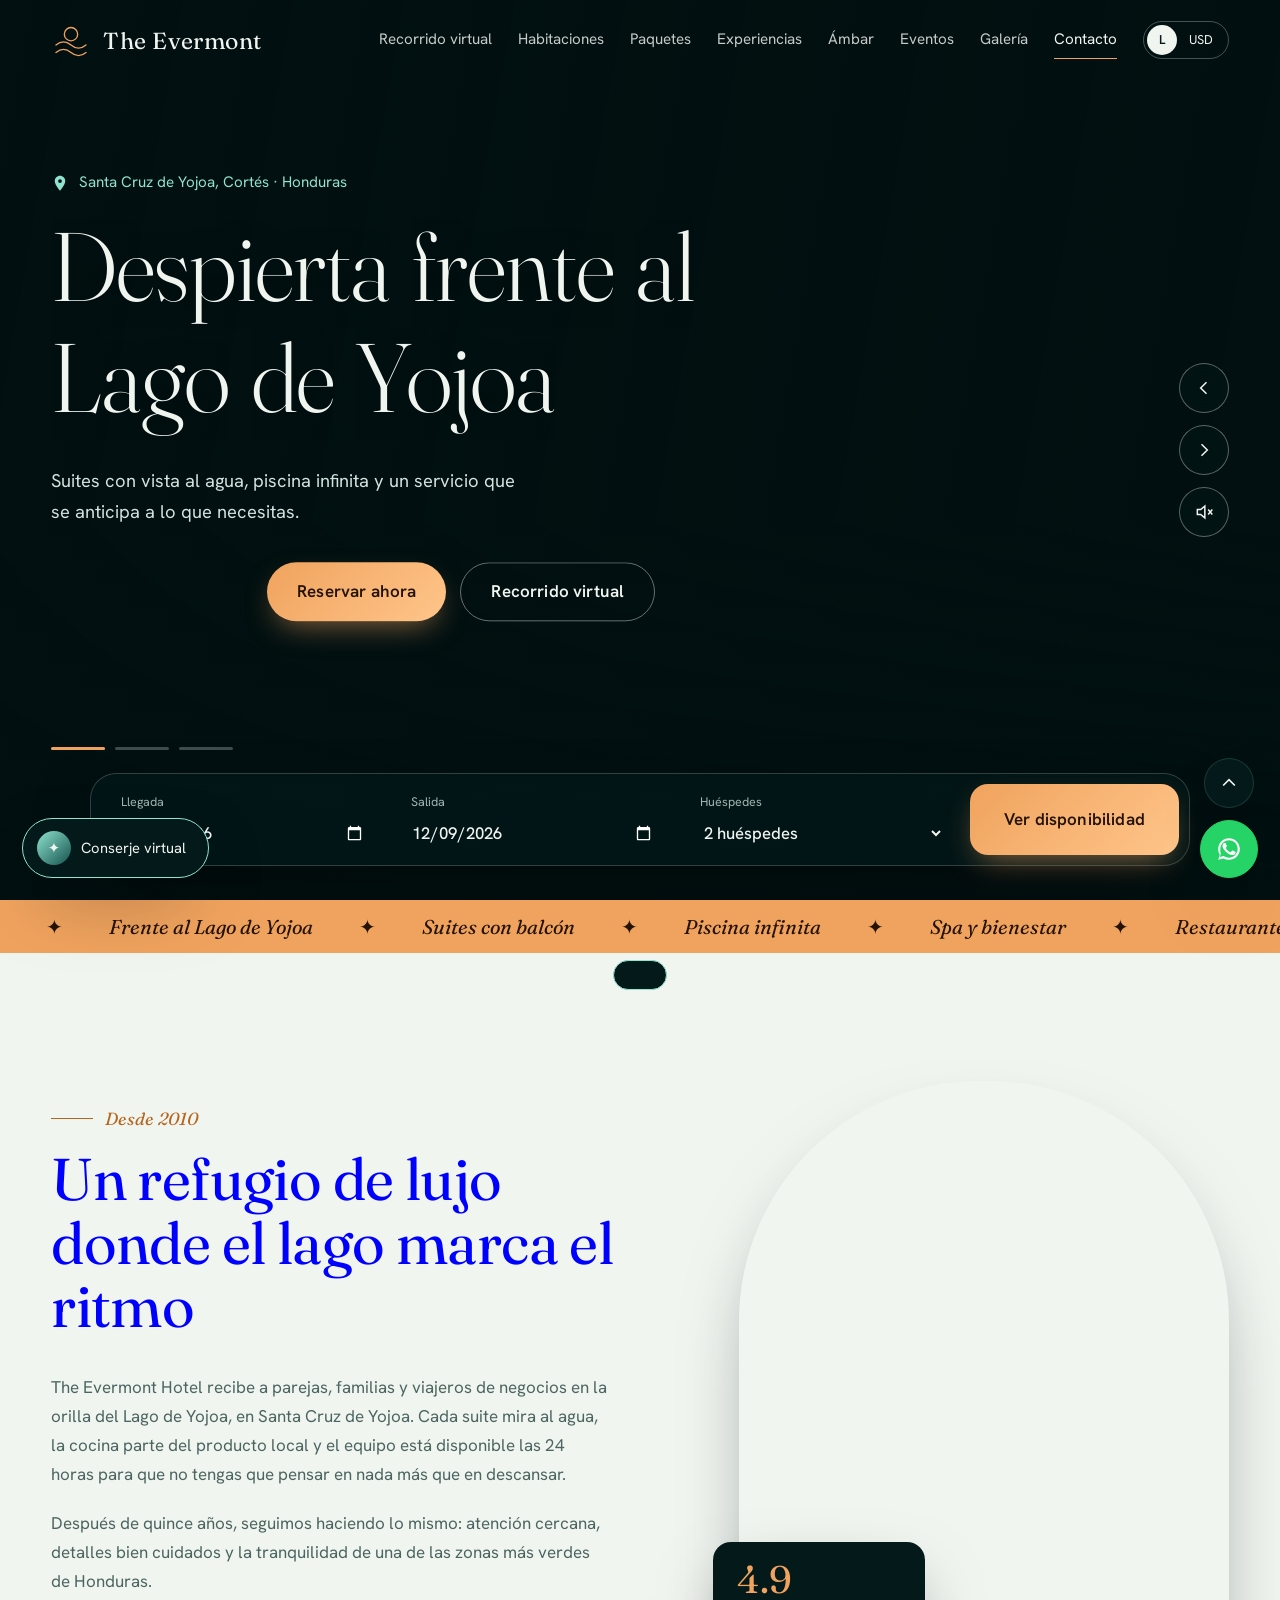
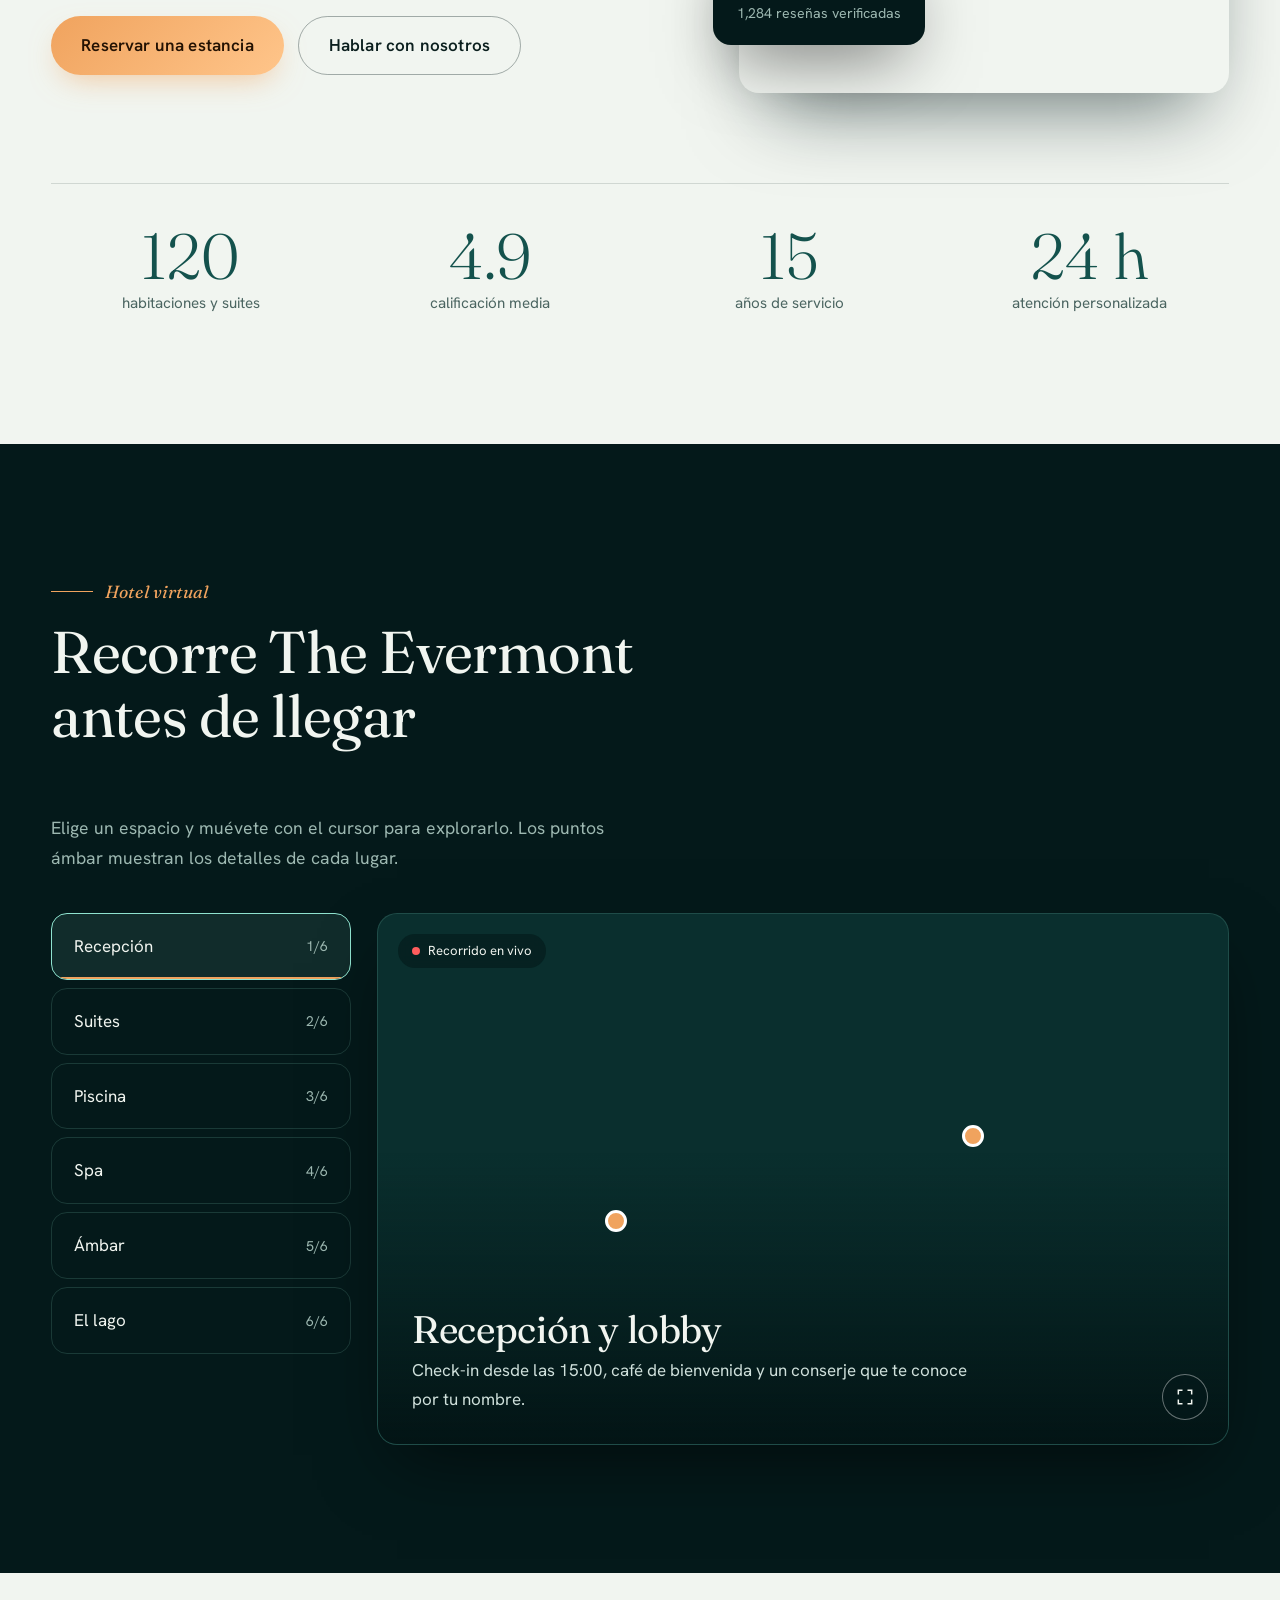
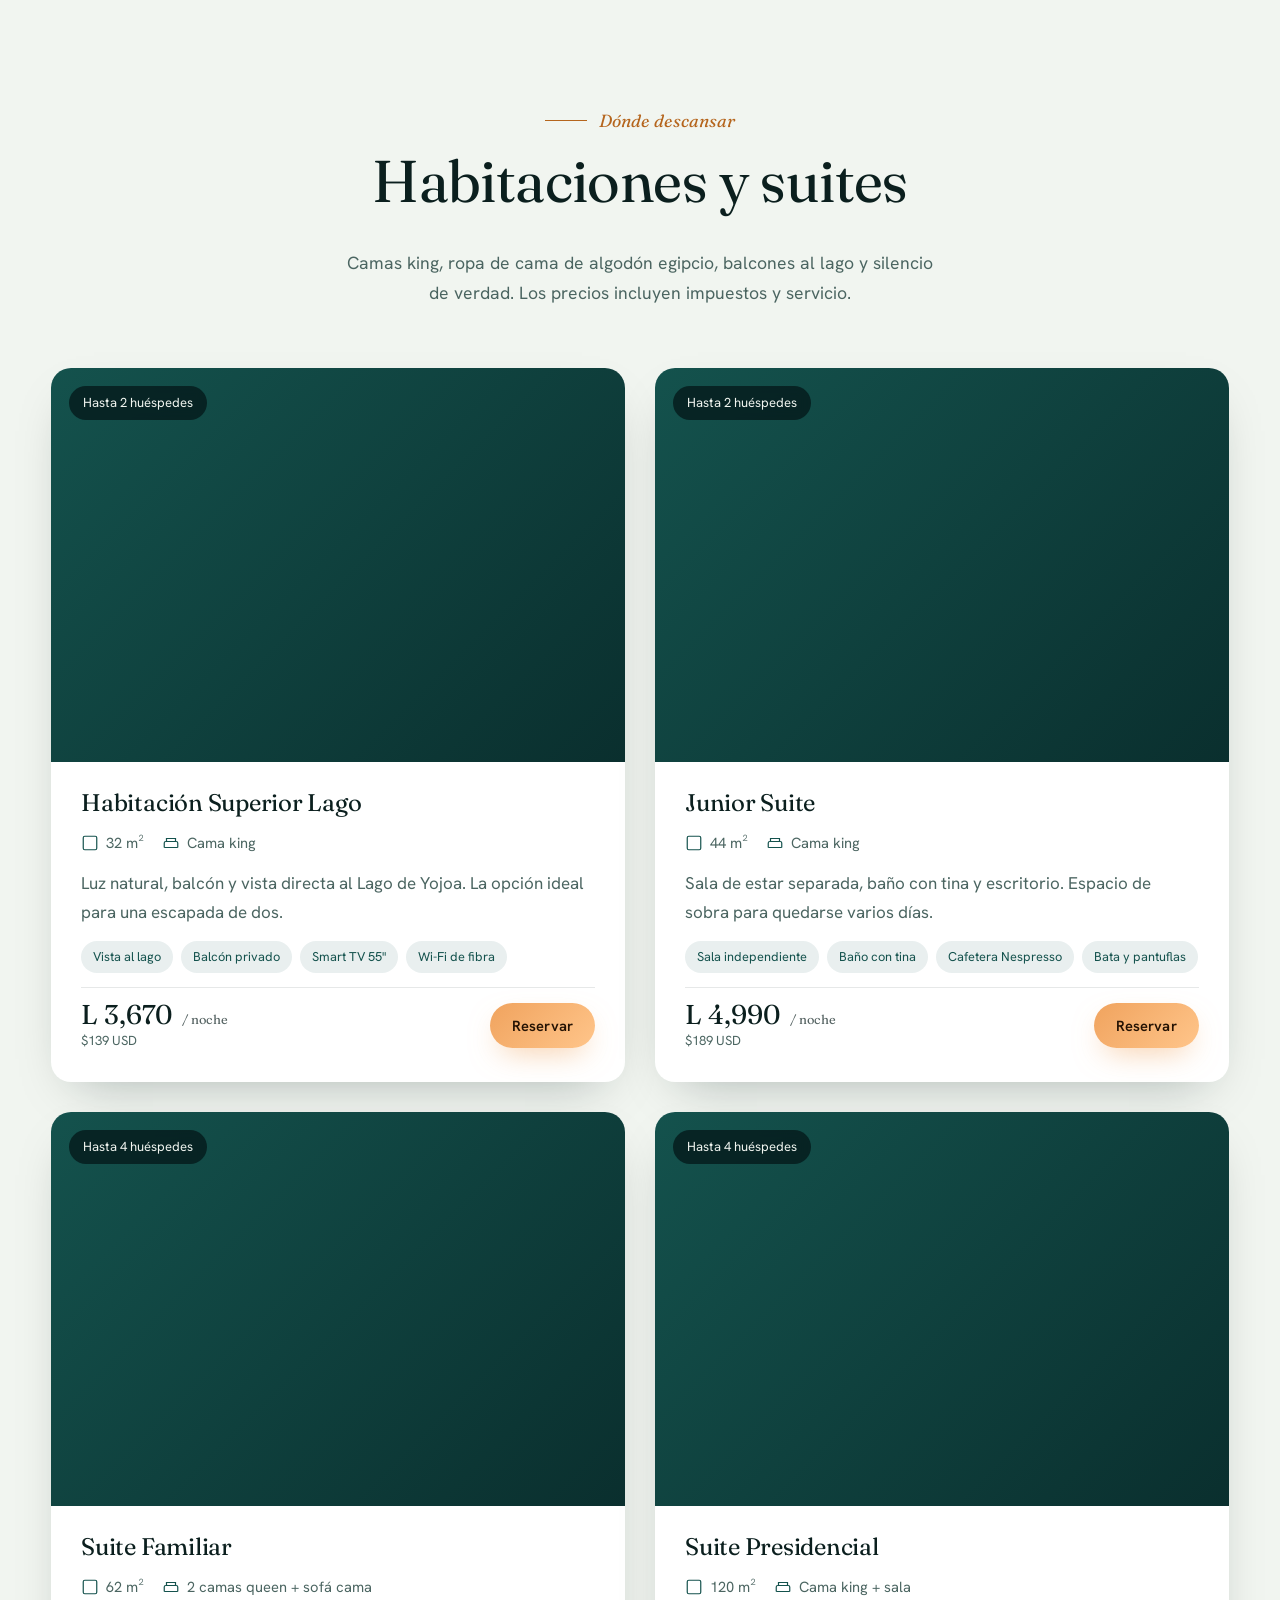
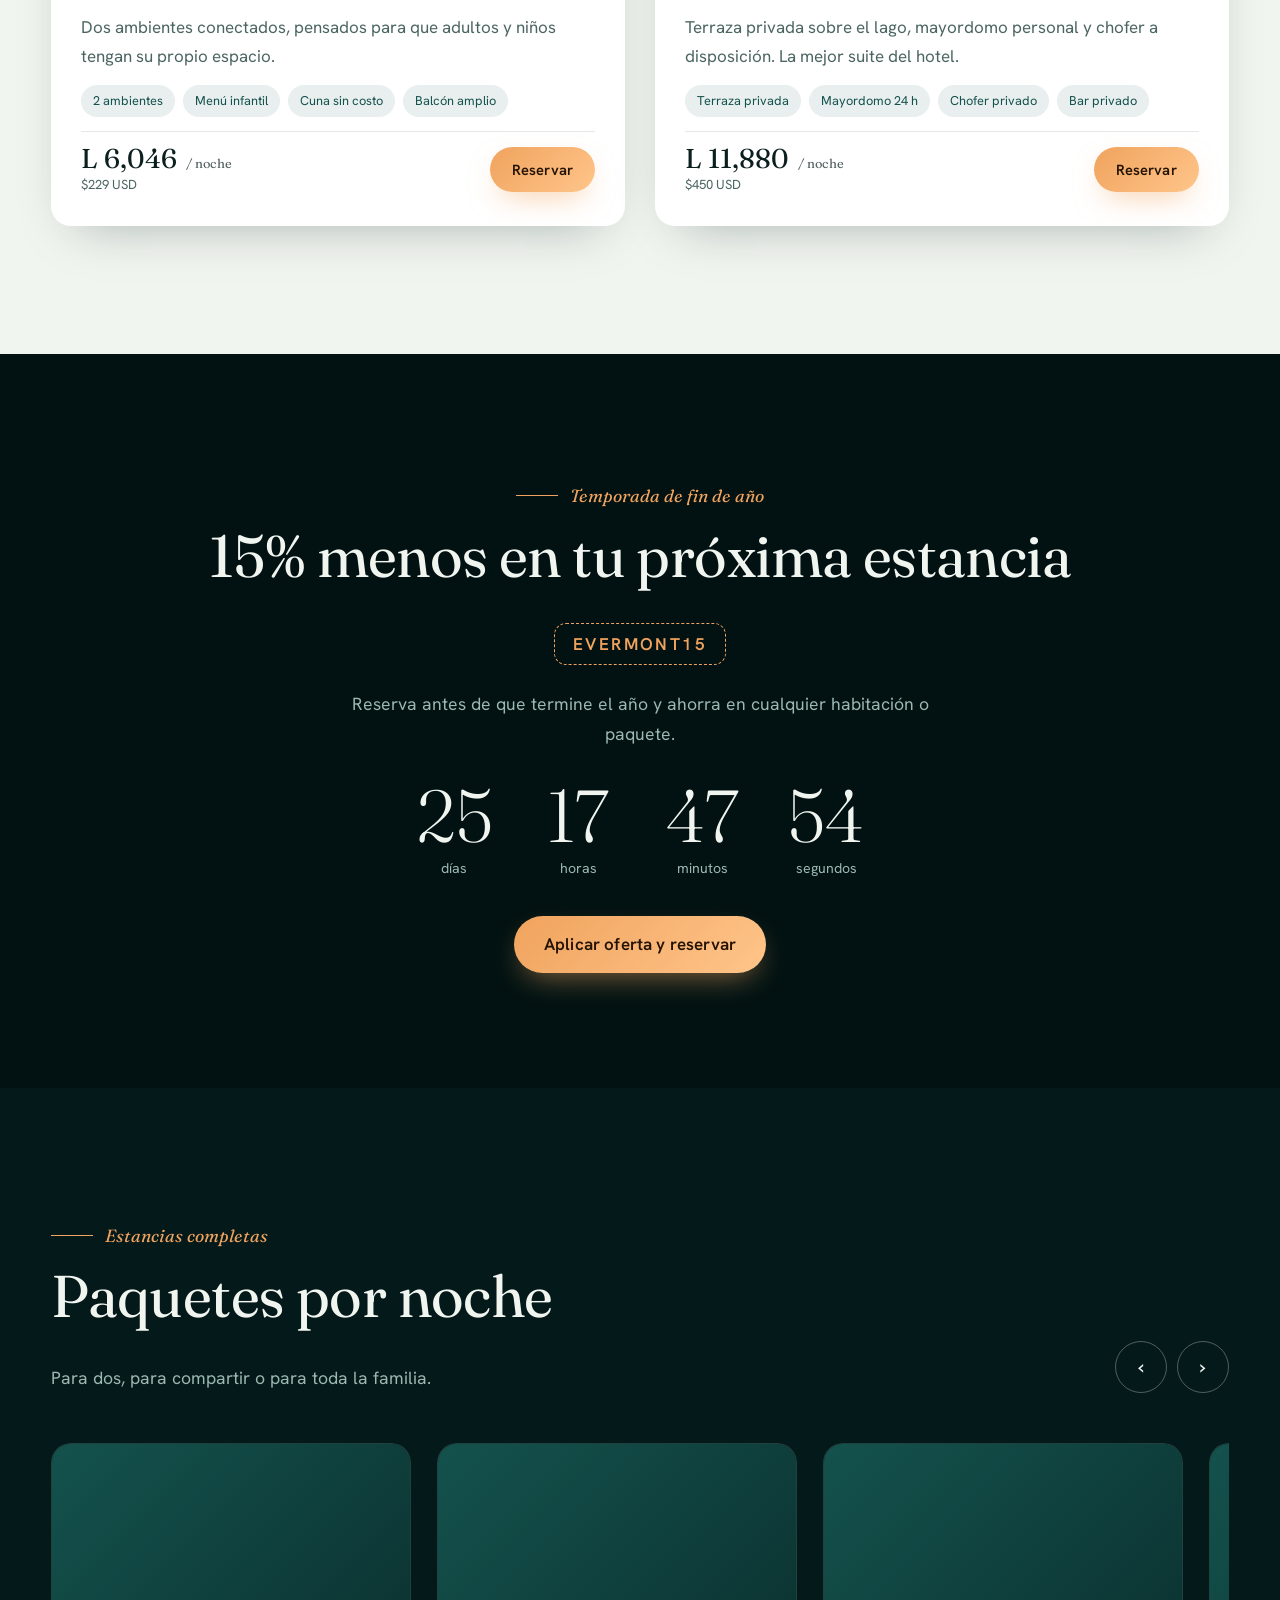
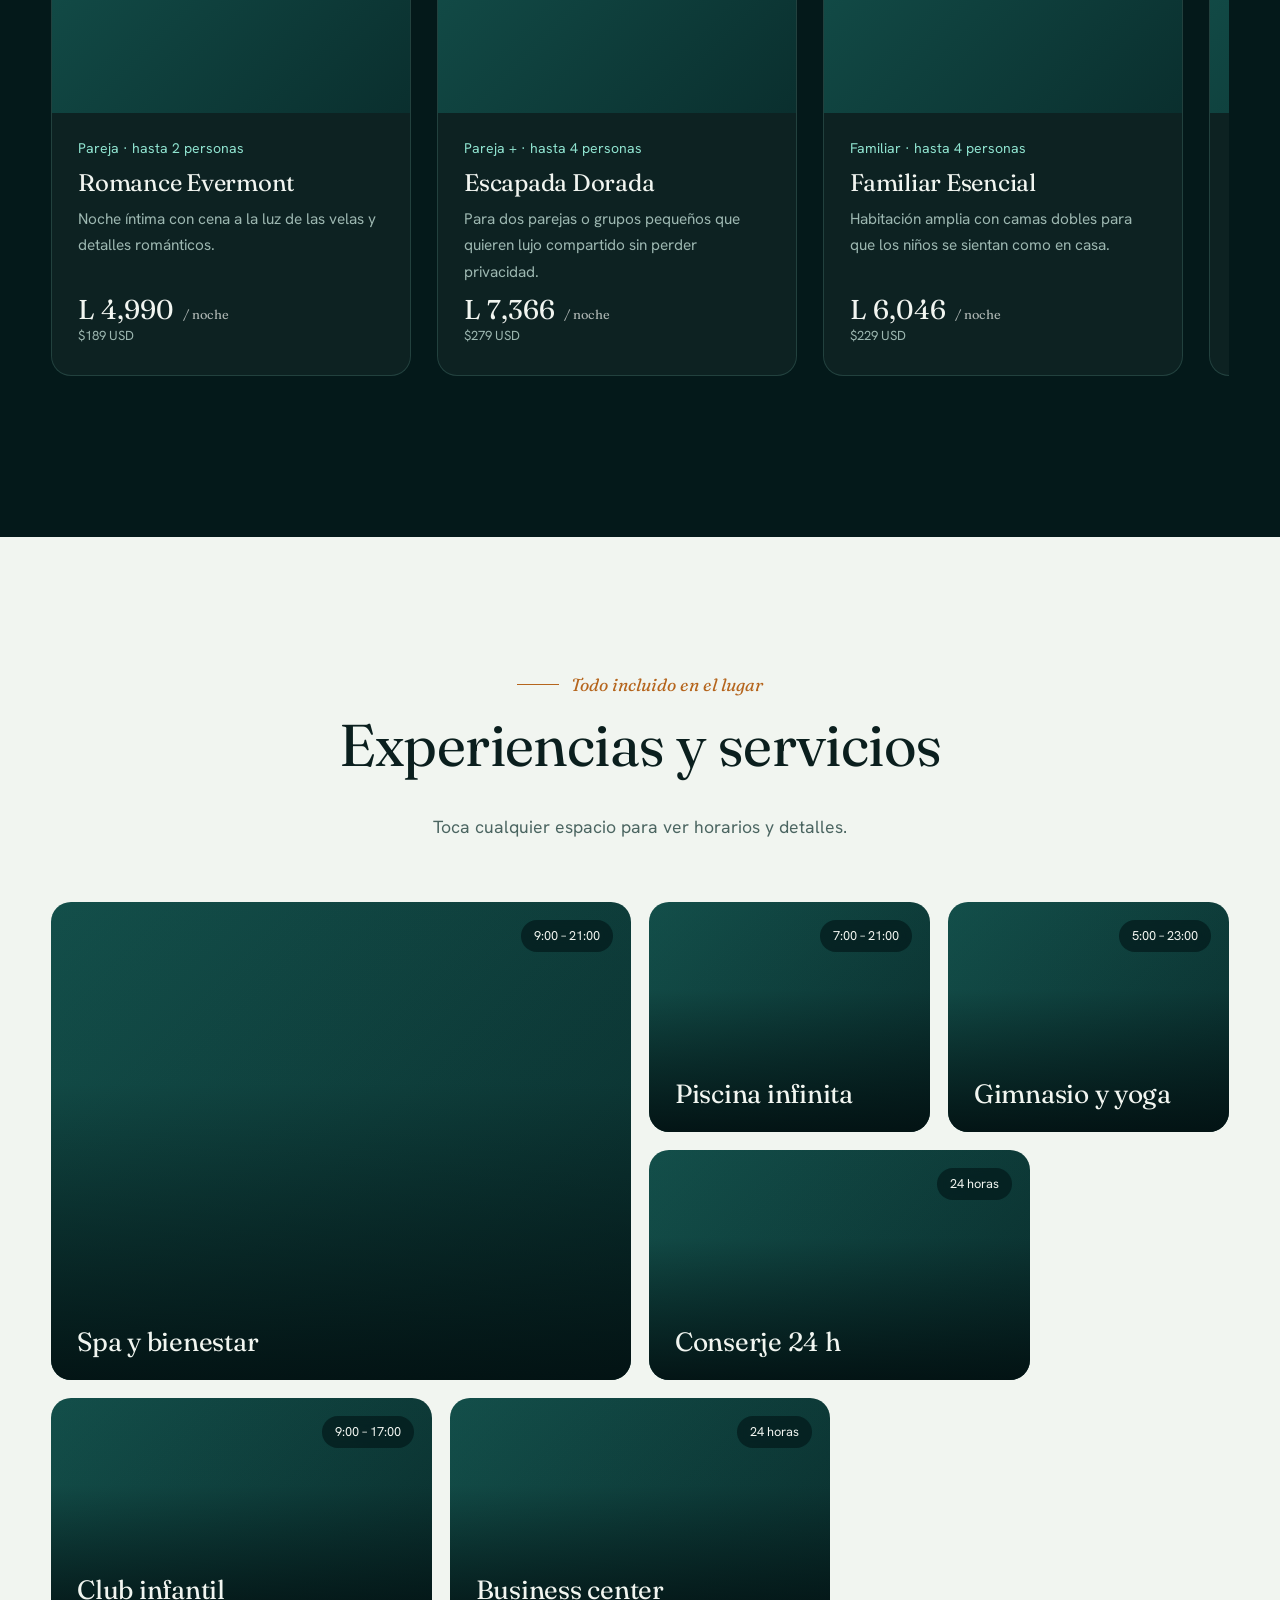
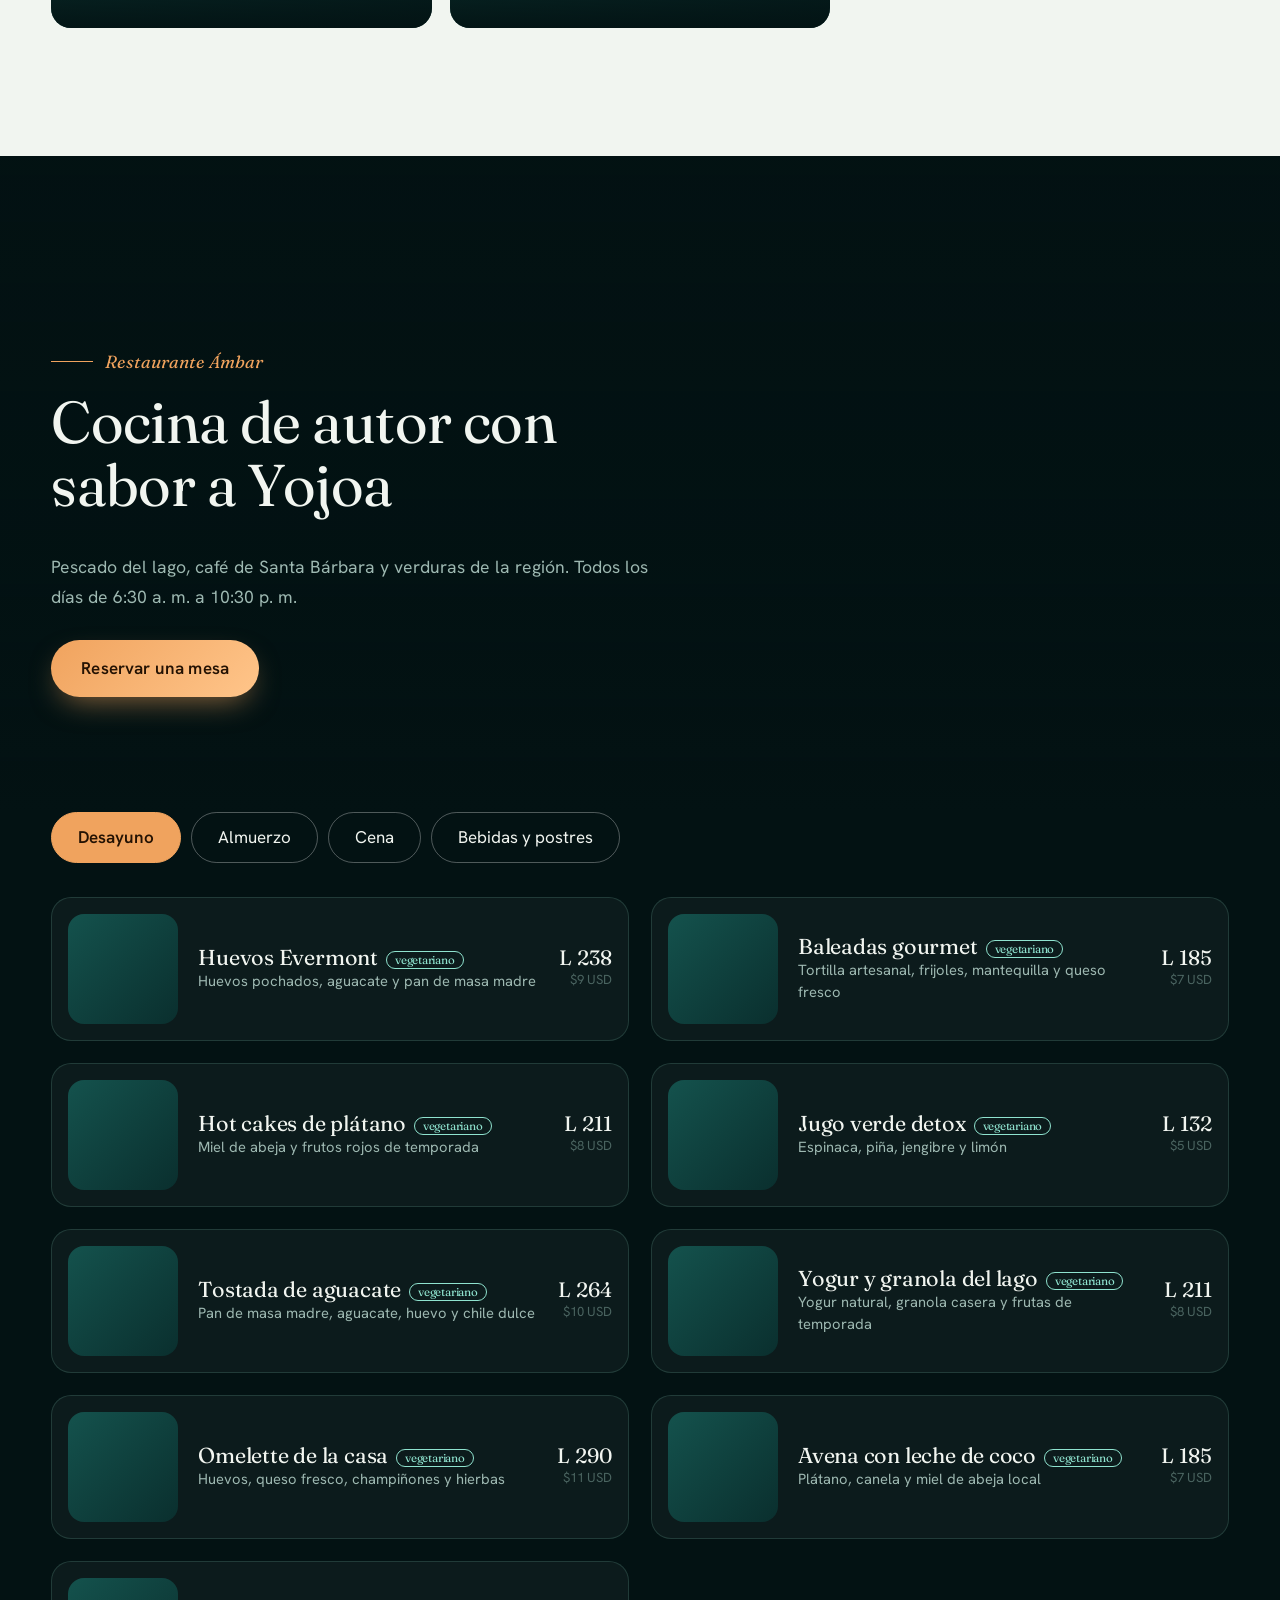
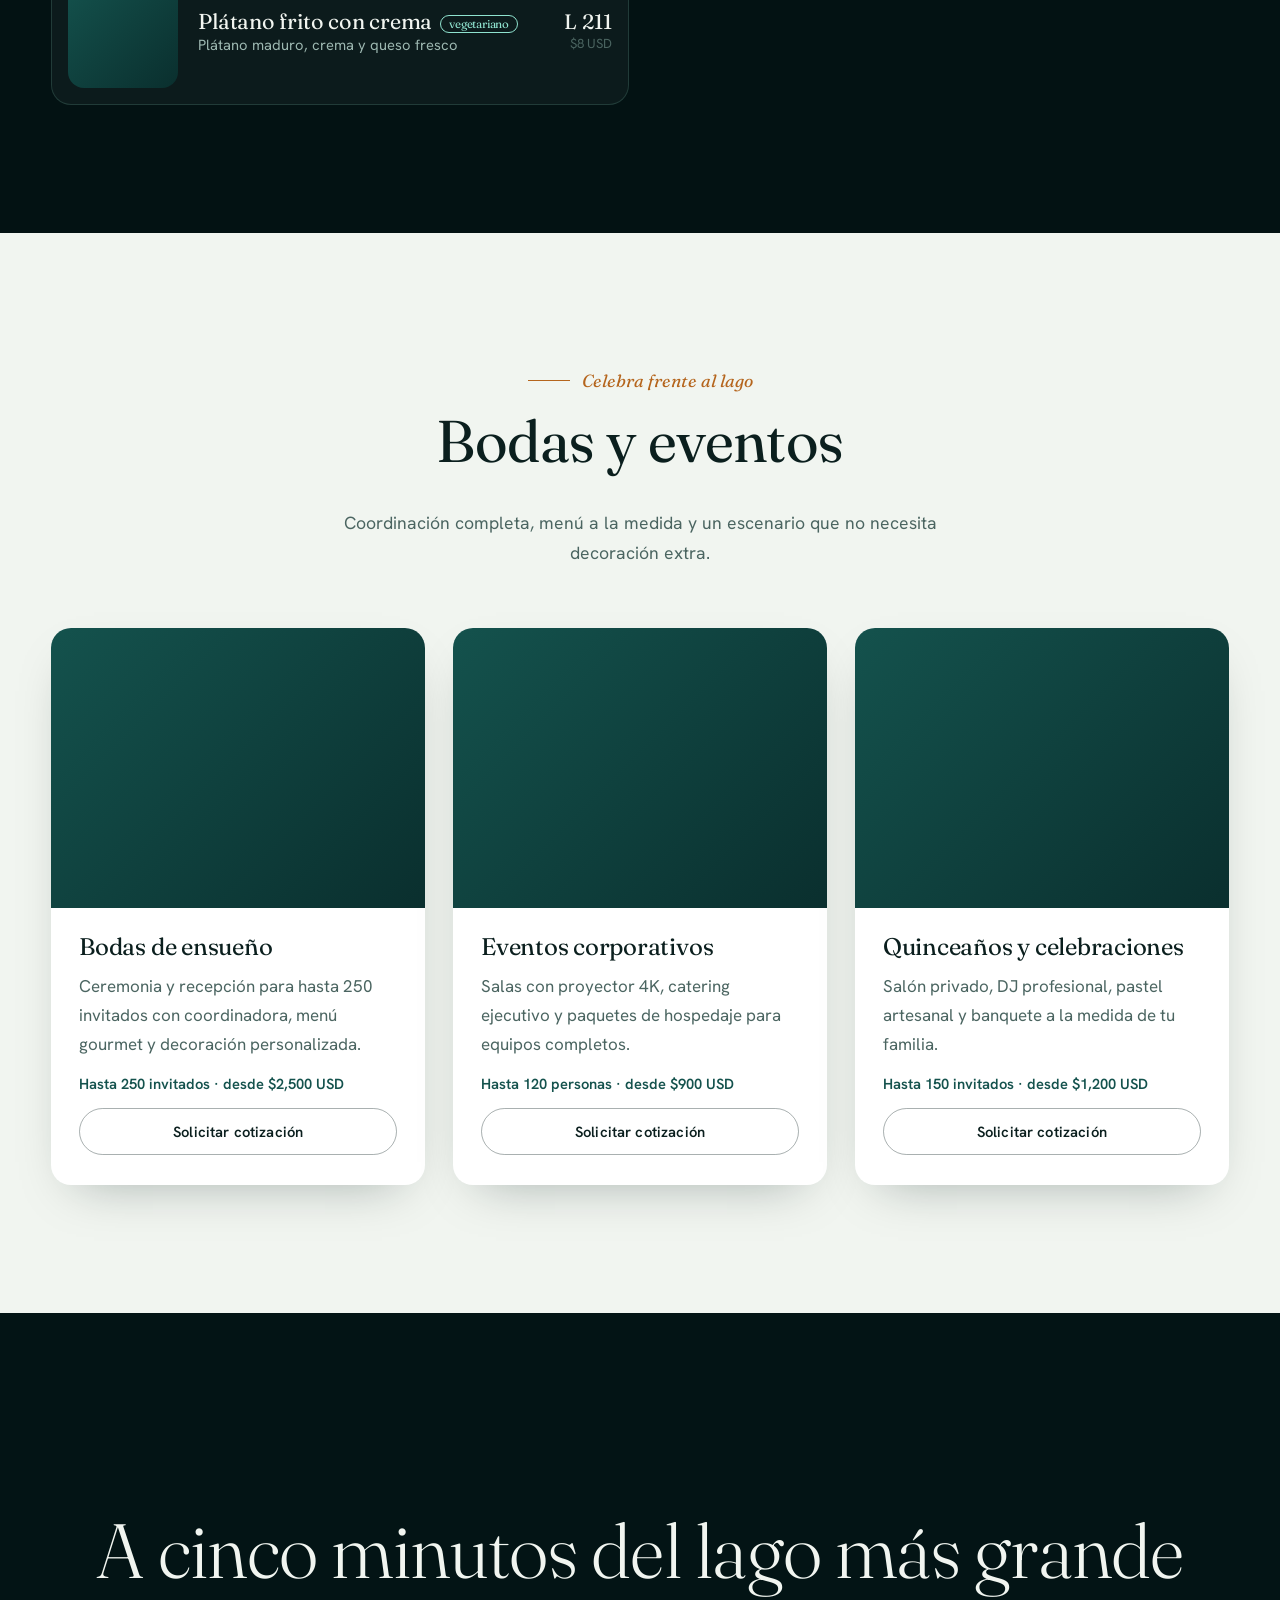
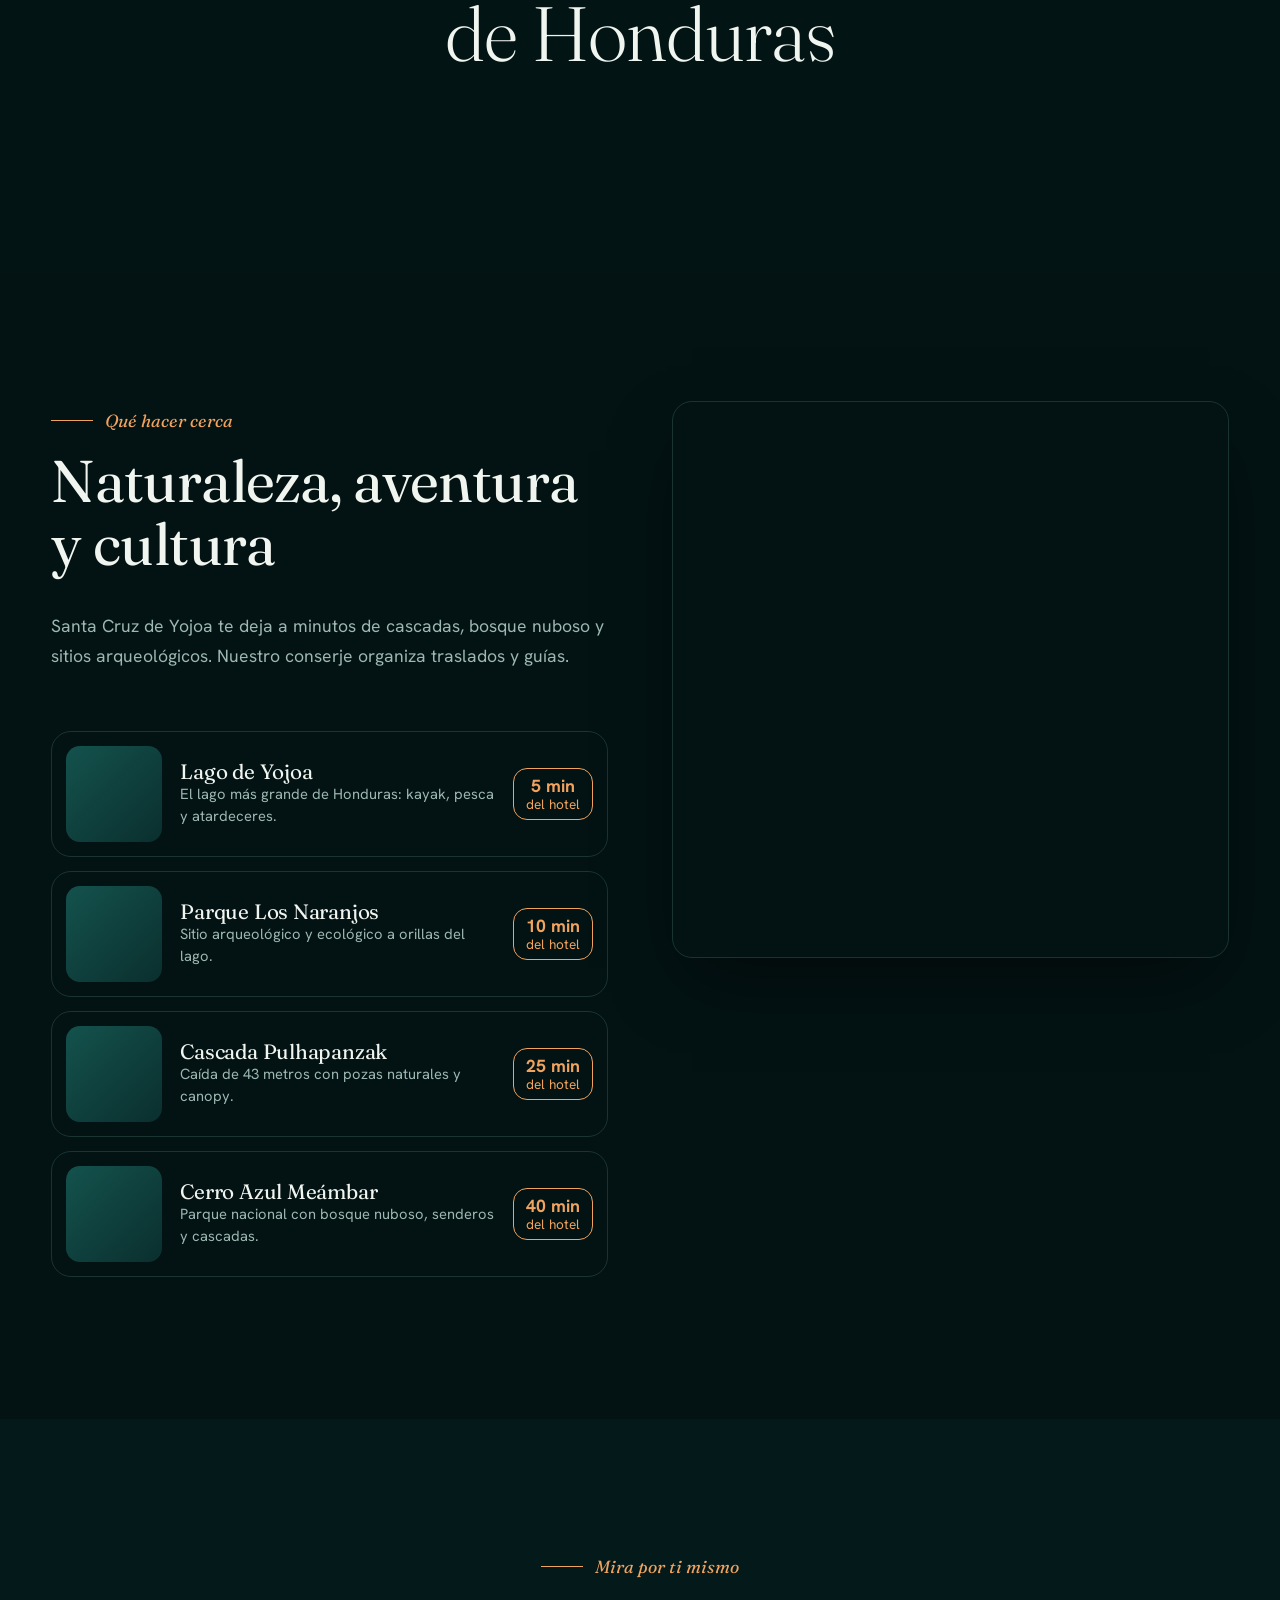
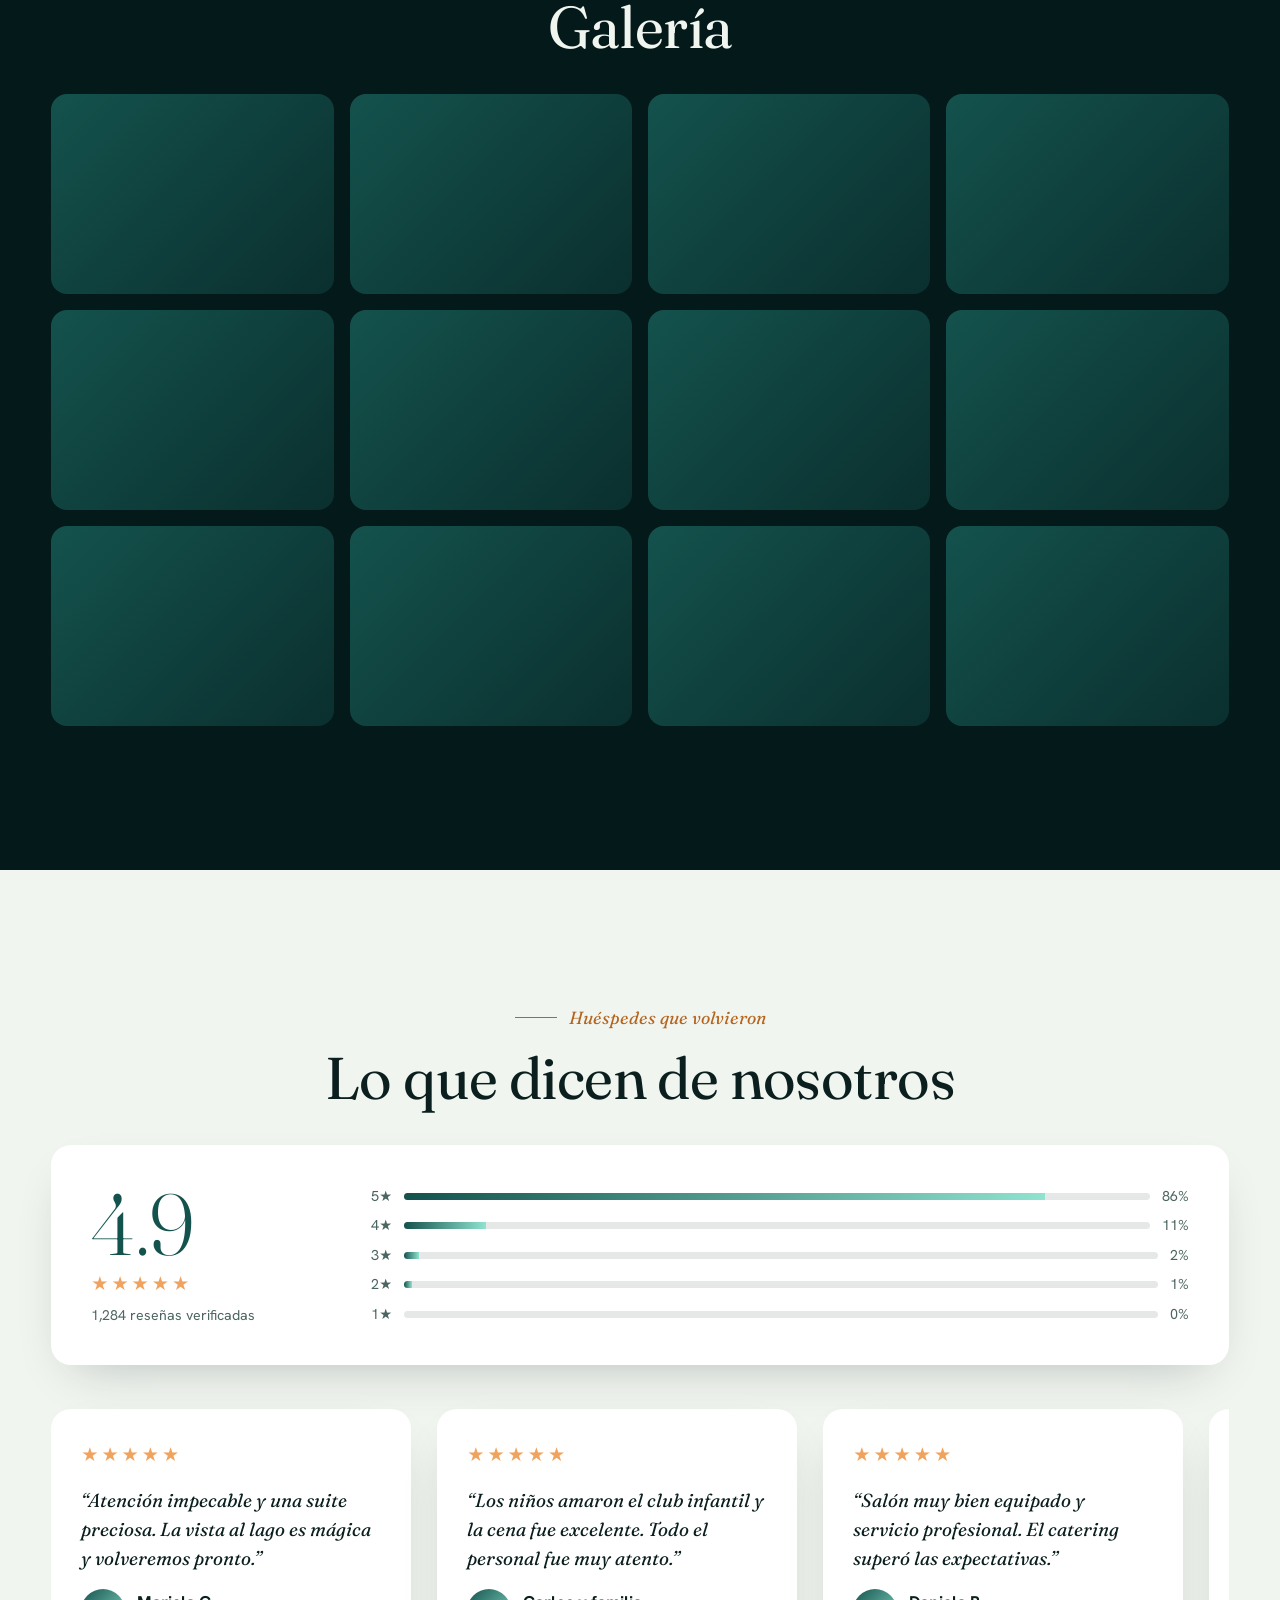
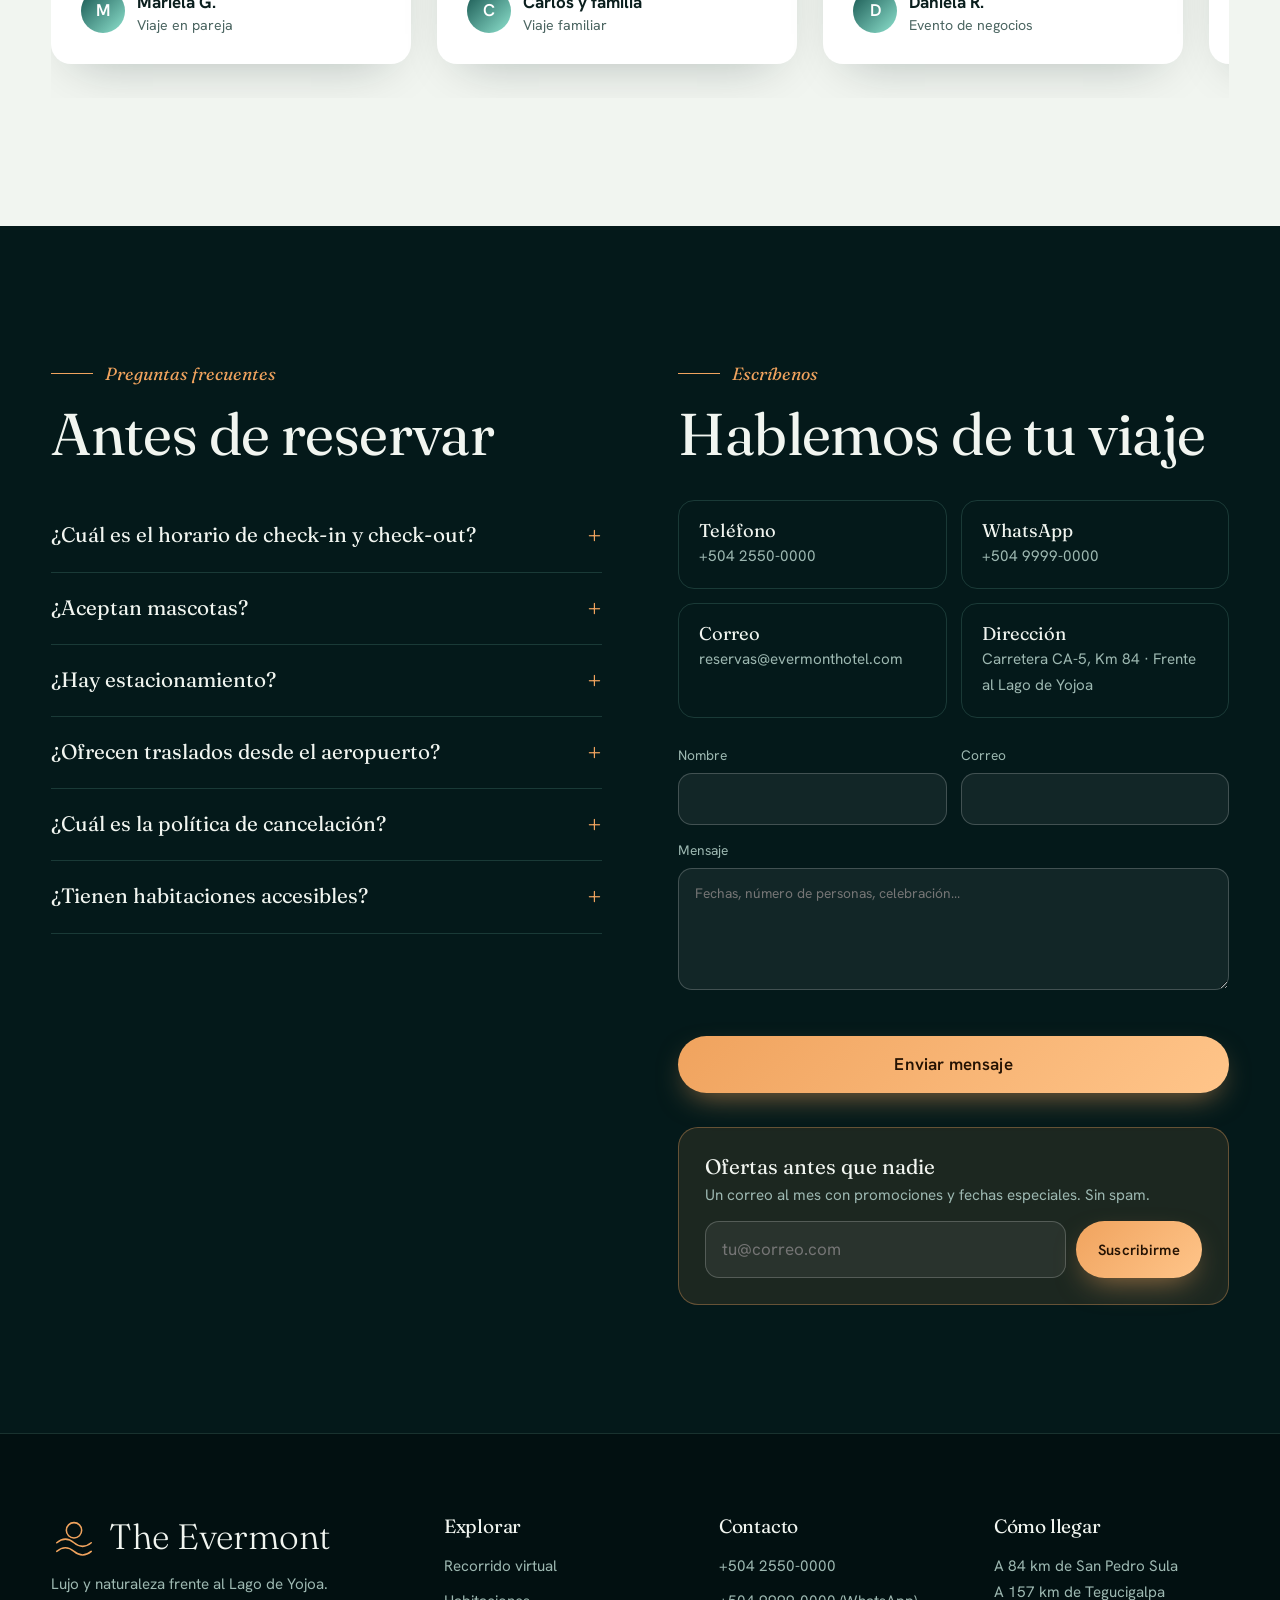
==== commit cab161ce: "Update index.html" ====
--- a/index.html
+++ b/index.html
@@ -538,7 +538,7 @@
     <div class="about">
       <div class="rv" data-rv="left">
         <span class="kicker">Desde 2010</span>
-        <h2>Un refugio de lujo donde el lago marca el ritmo</h2>
+        <h2 style="color: blue;">Un refugio de lujo donde el lago marca el ritmo</h2>
         <p>The Evermont Hotel recibe a parejas, familias y viajeros de negocios en la orilla del Lago de Yojoa, en Santa Cruz de Yojoa. Cada suite mira al agua, la cocina parte del producto local y el equipo está disponible las 24 horas para que no tengas que pensar en nada más que en descansar.</p>
         <p>Después de quince años, seguimos haciendo lo mismo: atención cercana, detalles bien cuidados y la tranquilidad de una de las zonas más verdes de Honduras.</p>
         <div style="display:flex;gap:14px;flex-wrap:wrap"><button class="btn" data-act="book">Reservar una estancia</button><a class="btn ghost" href="#contacto">Hablar con nosotros</a></div>
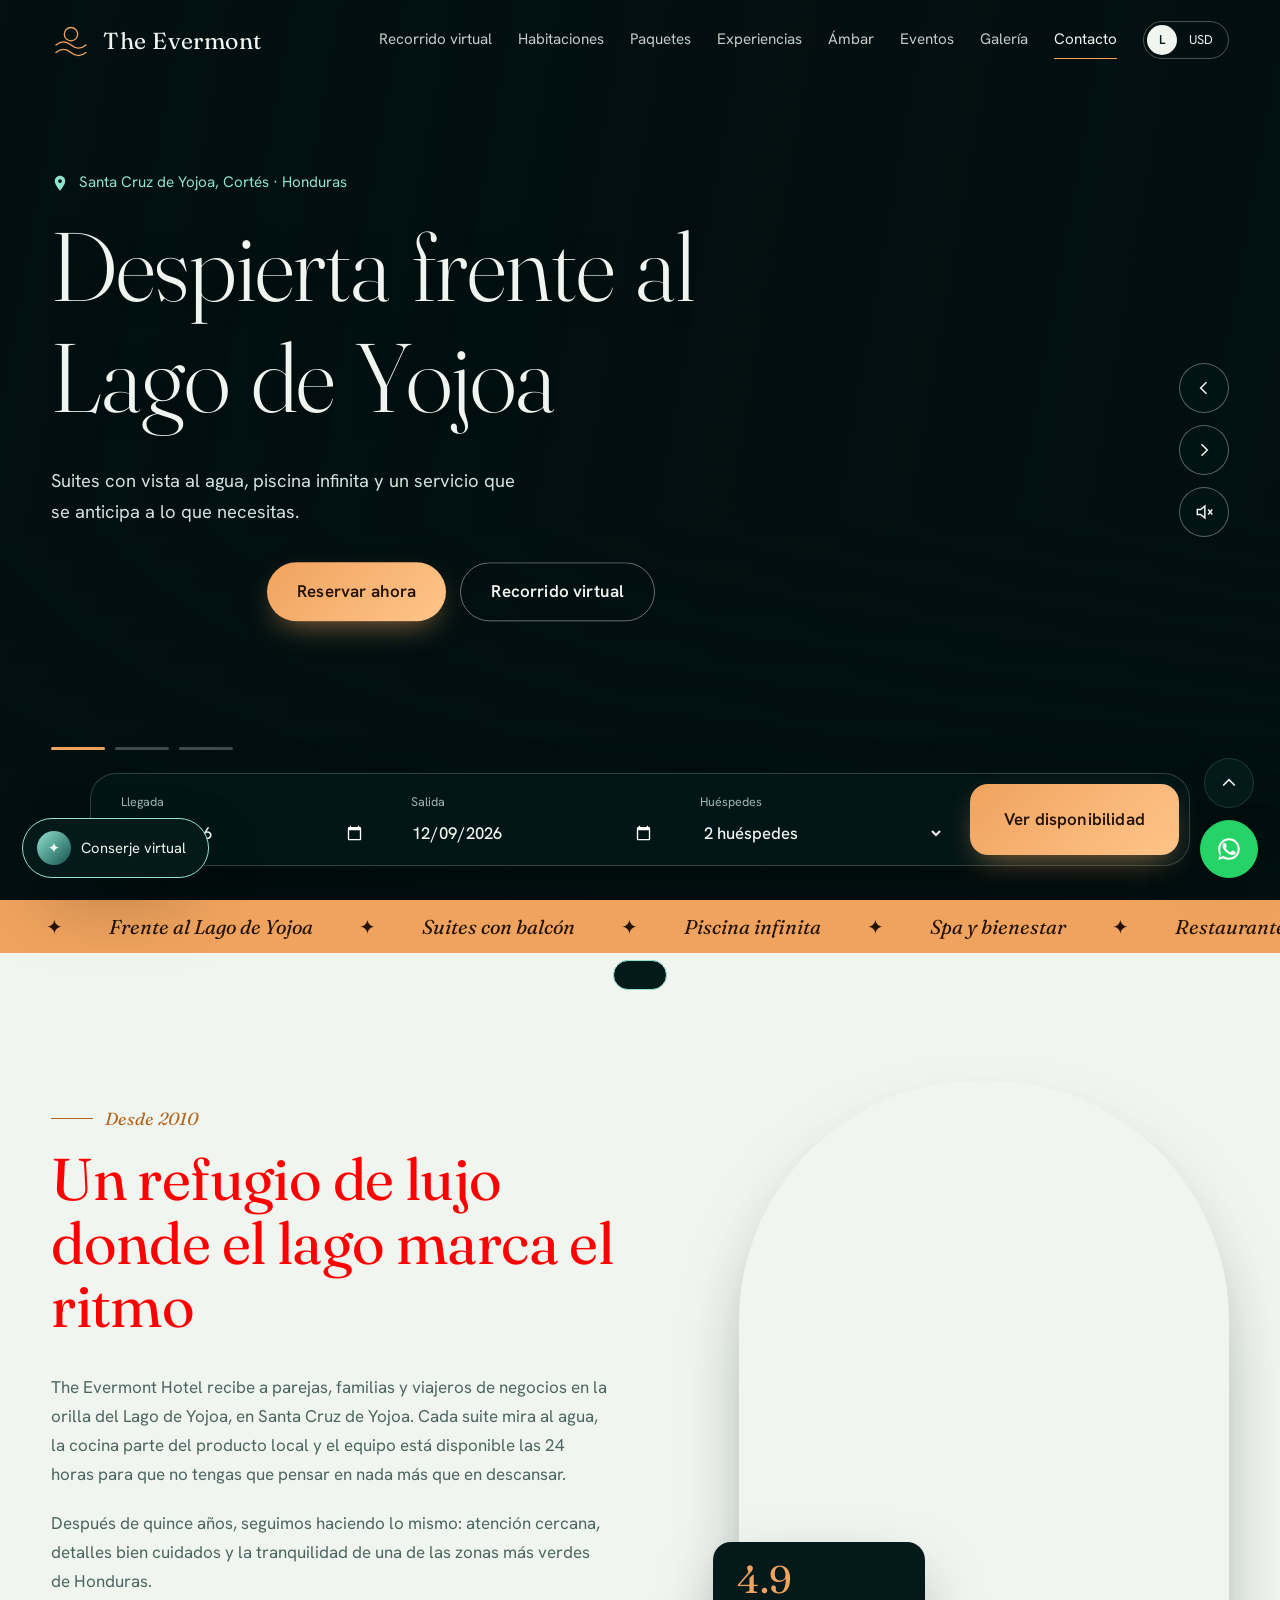
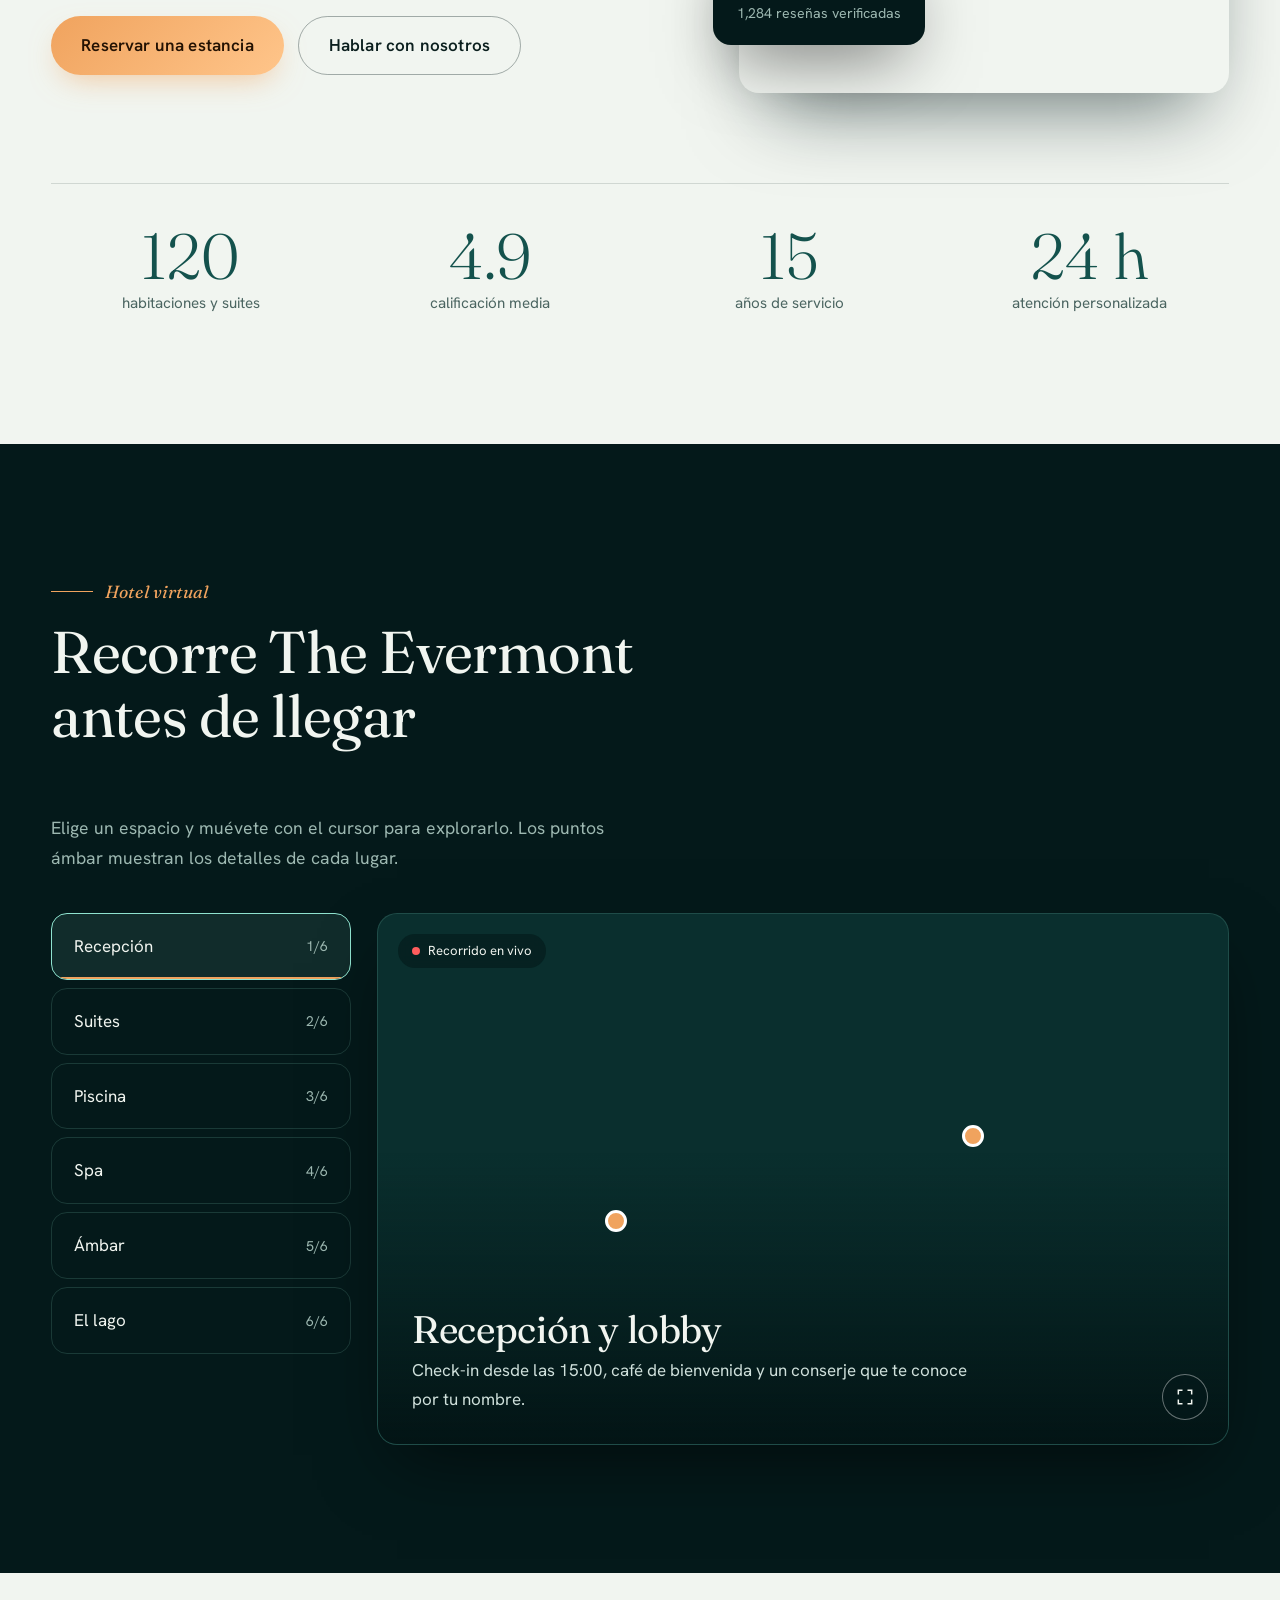
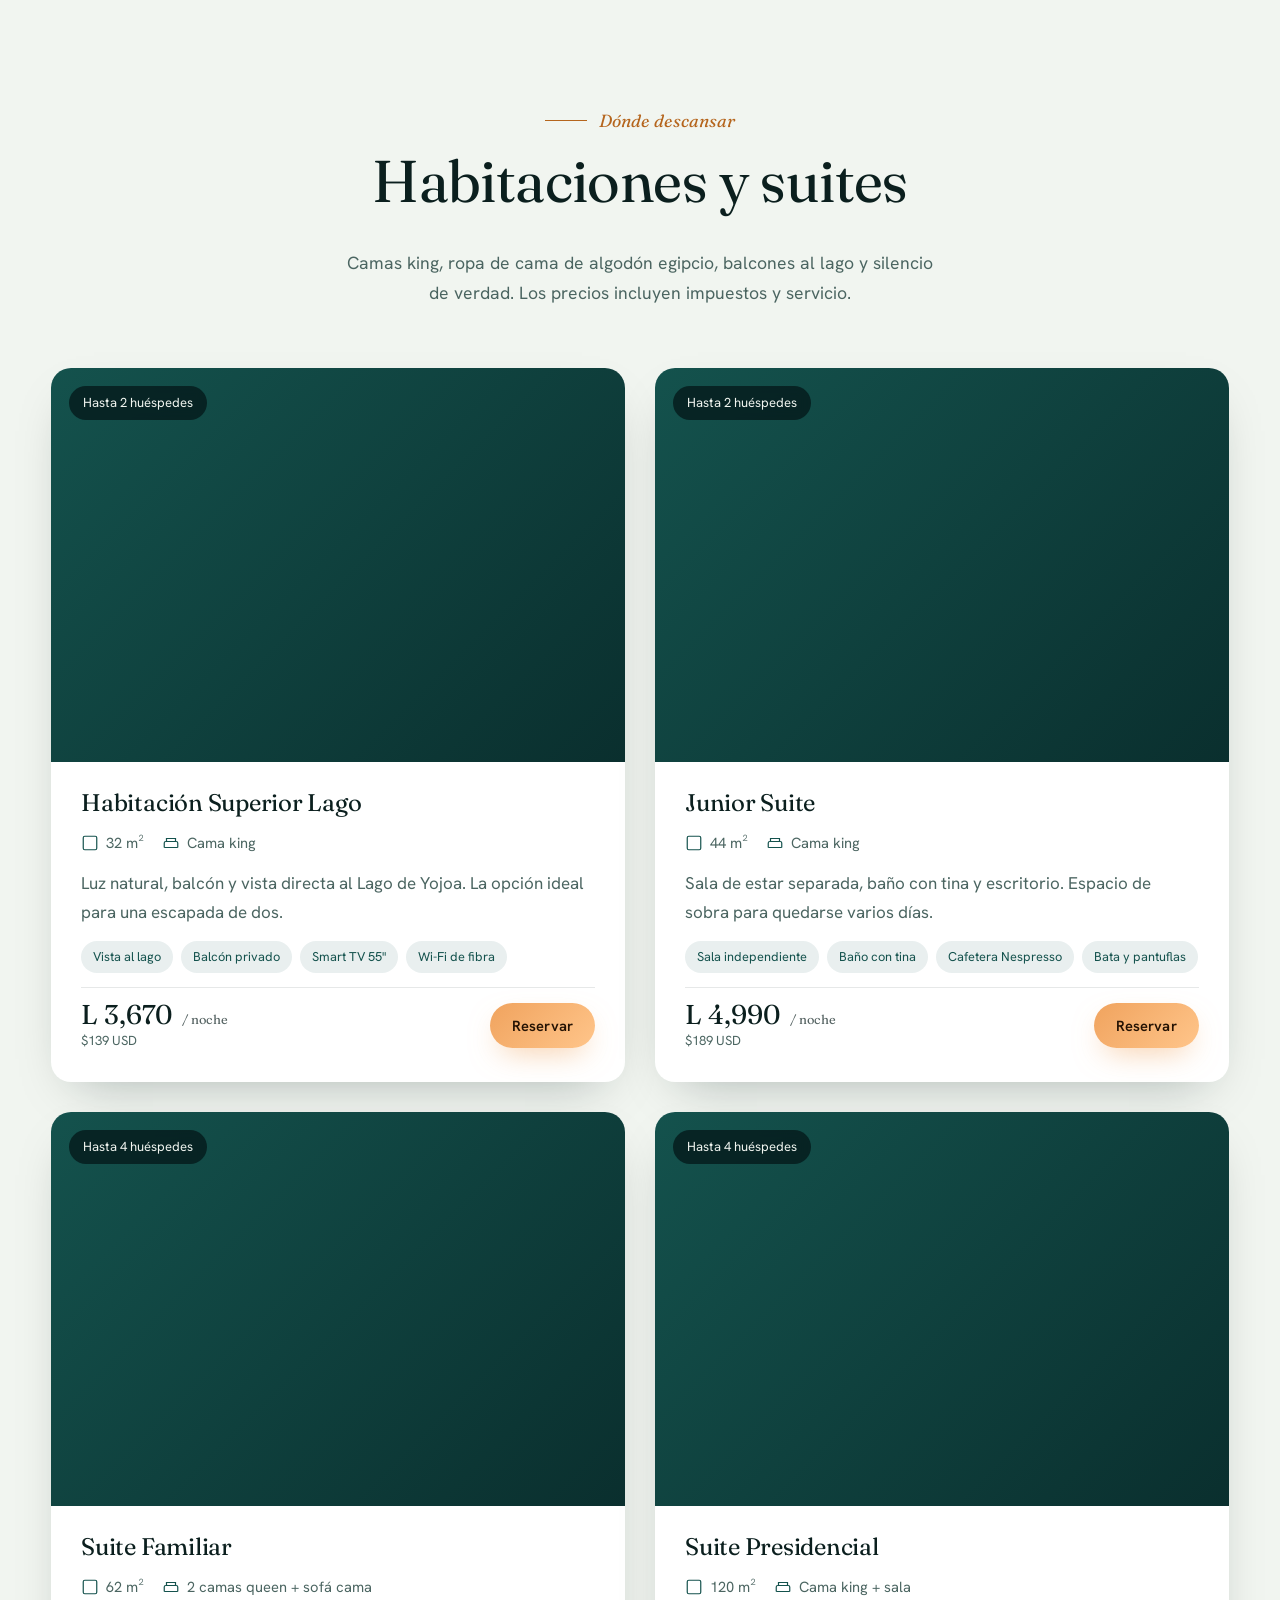
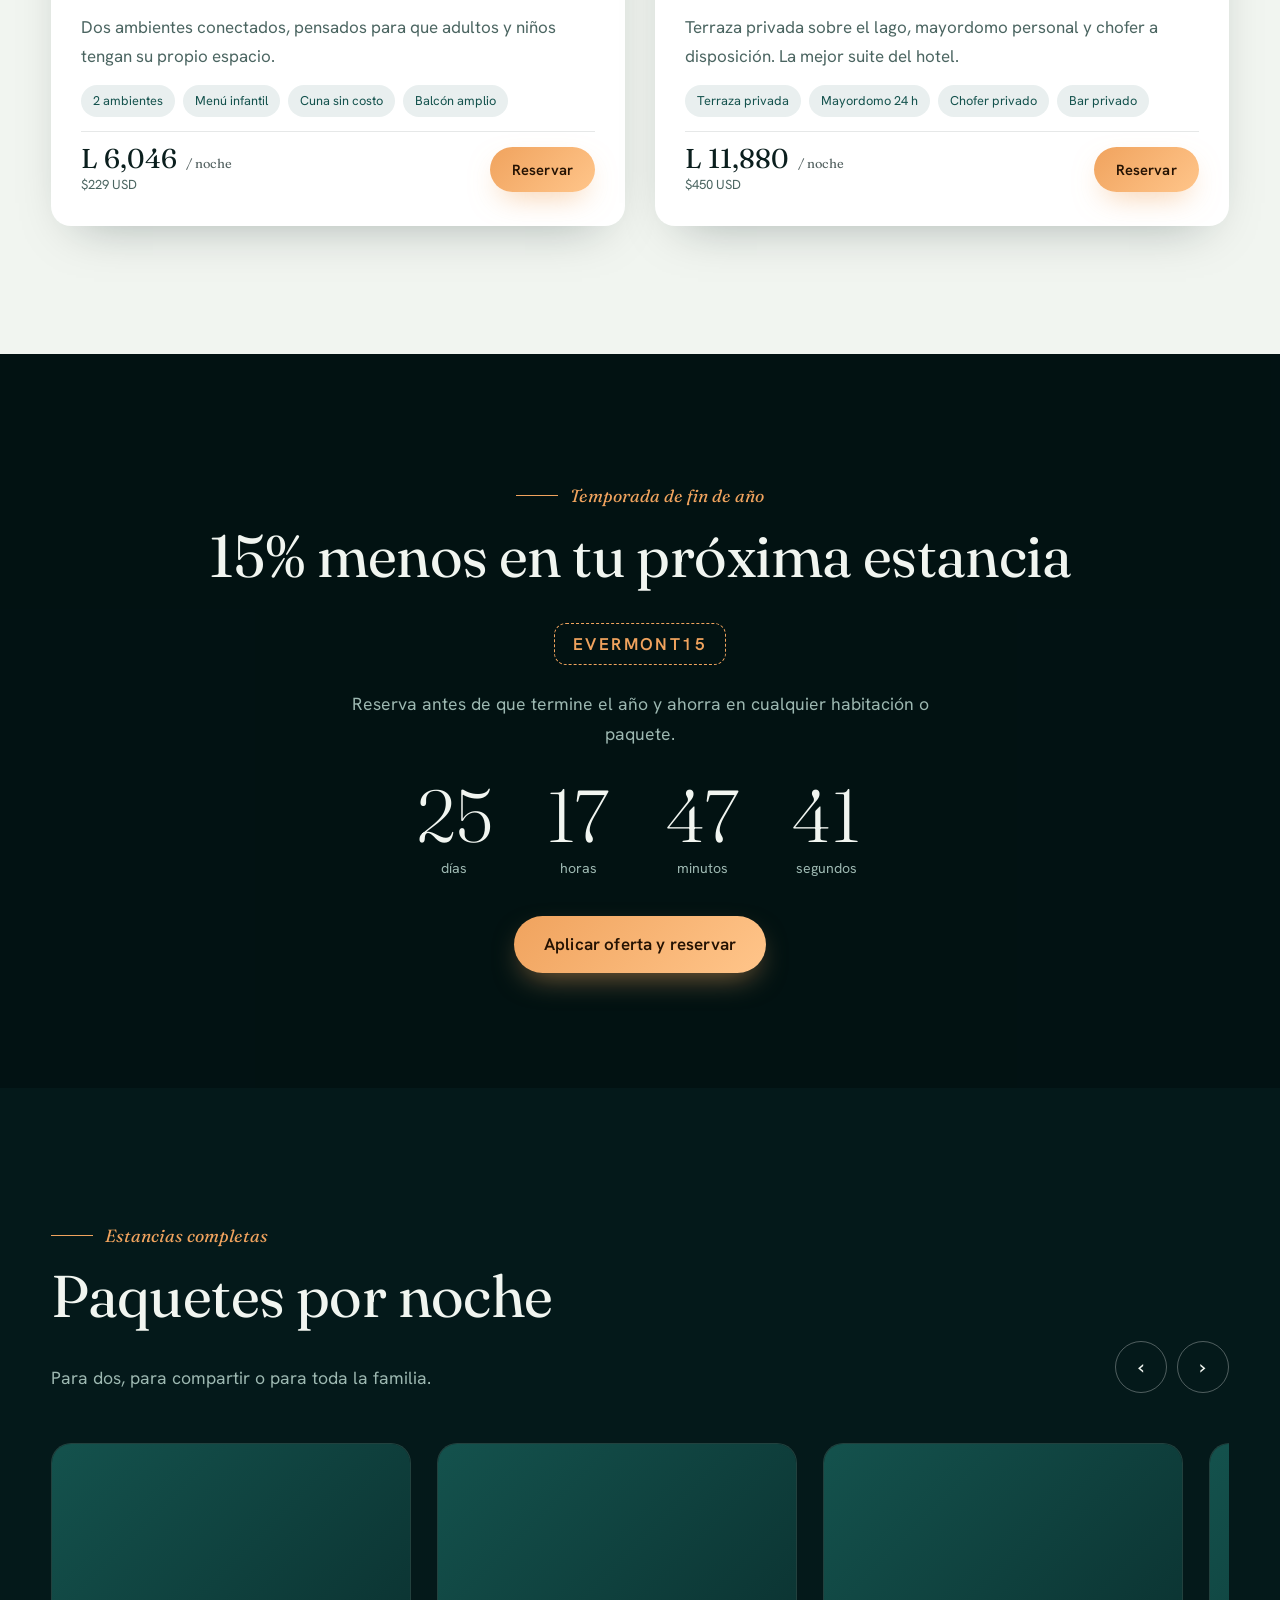
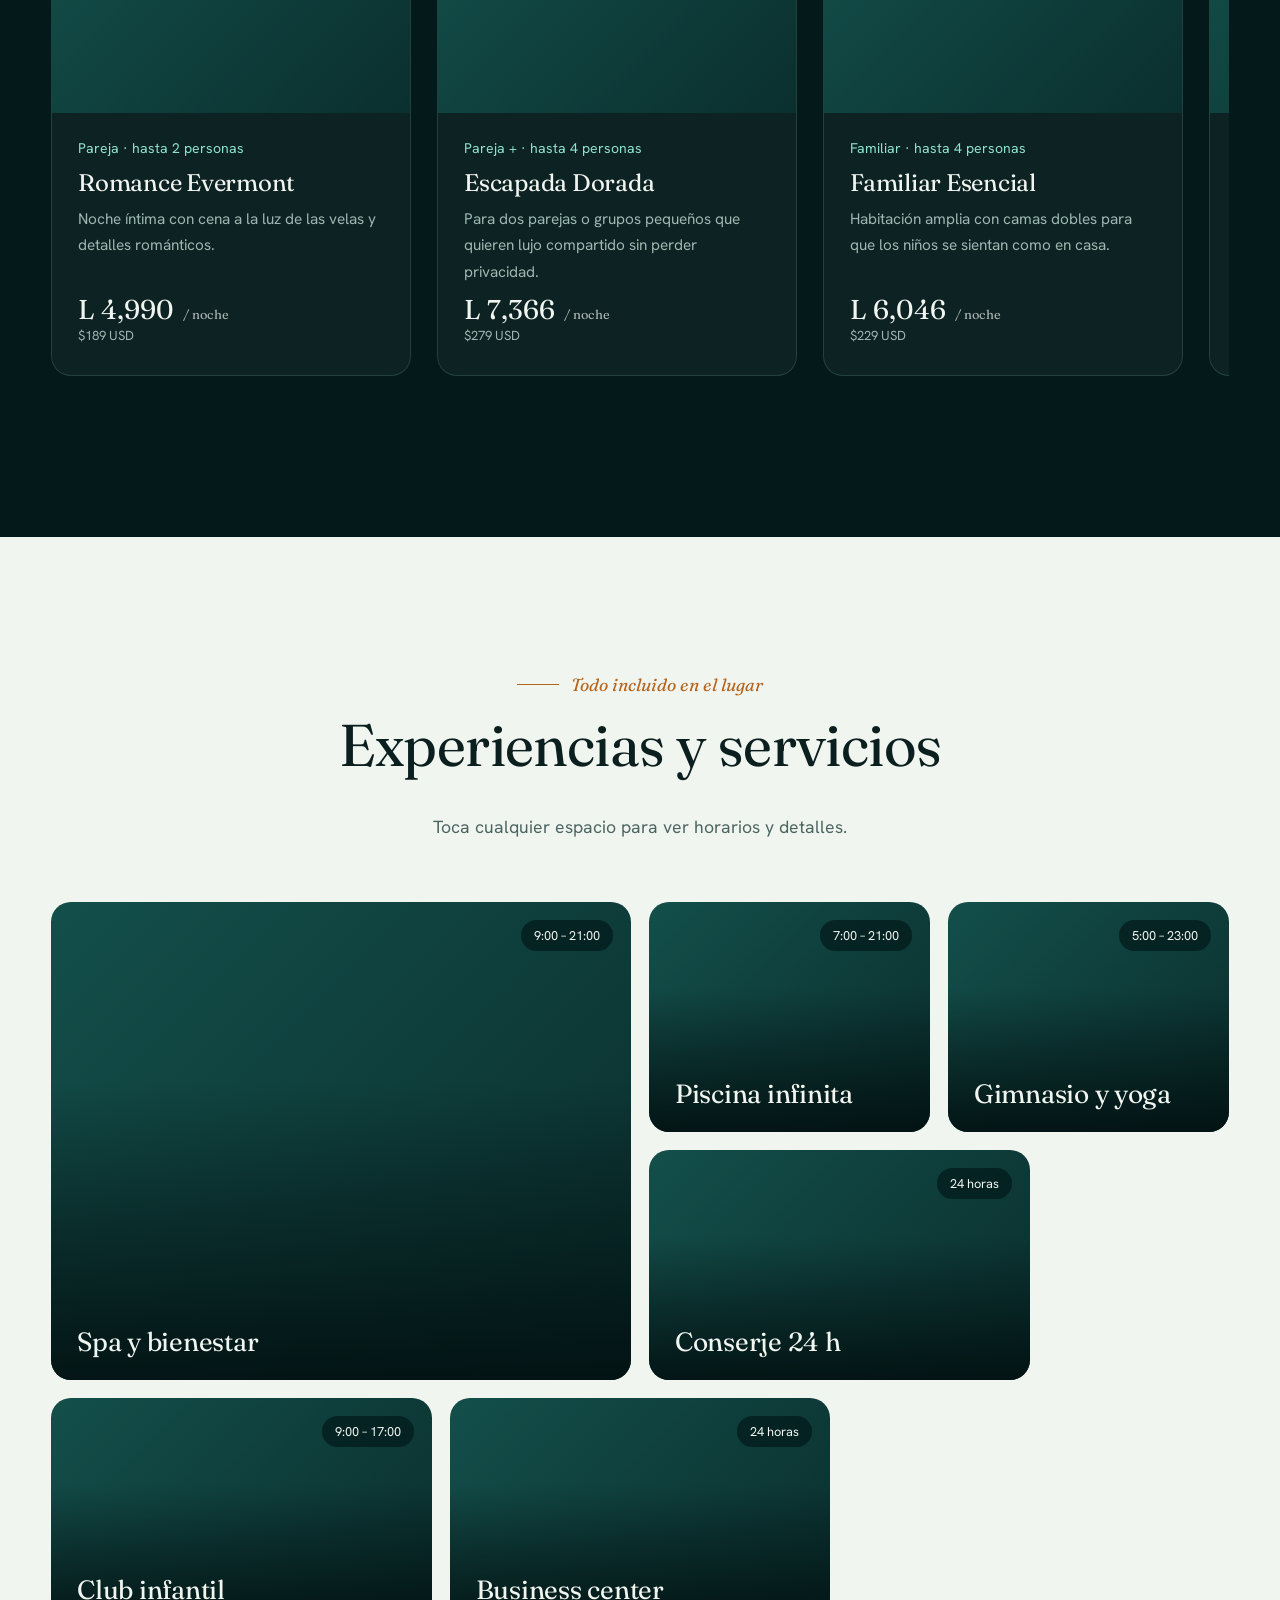
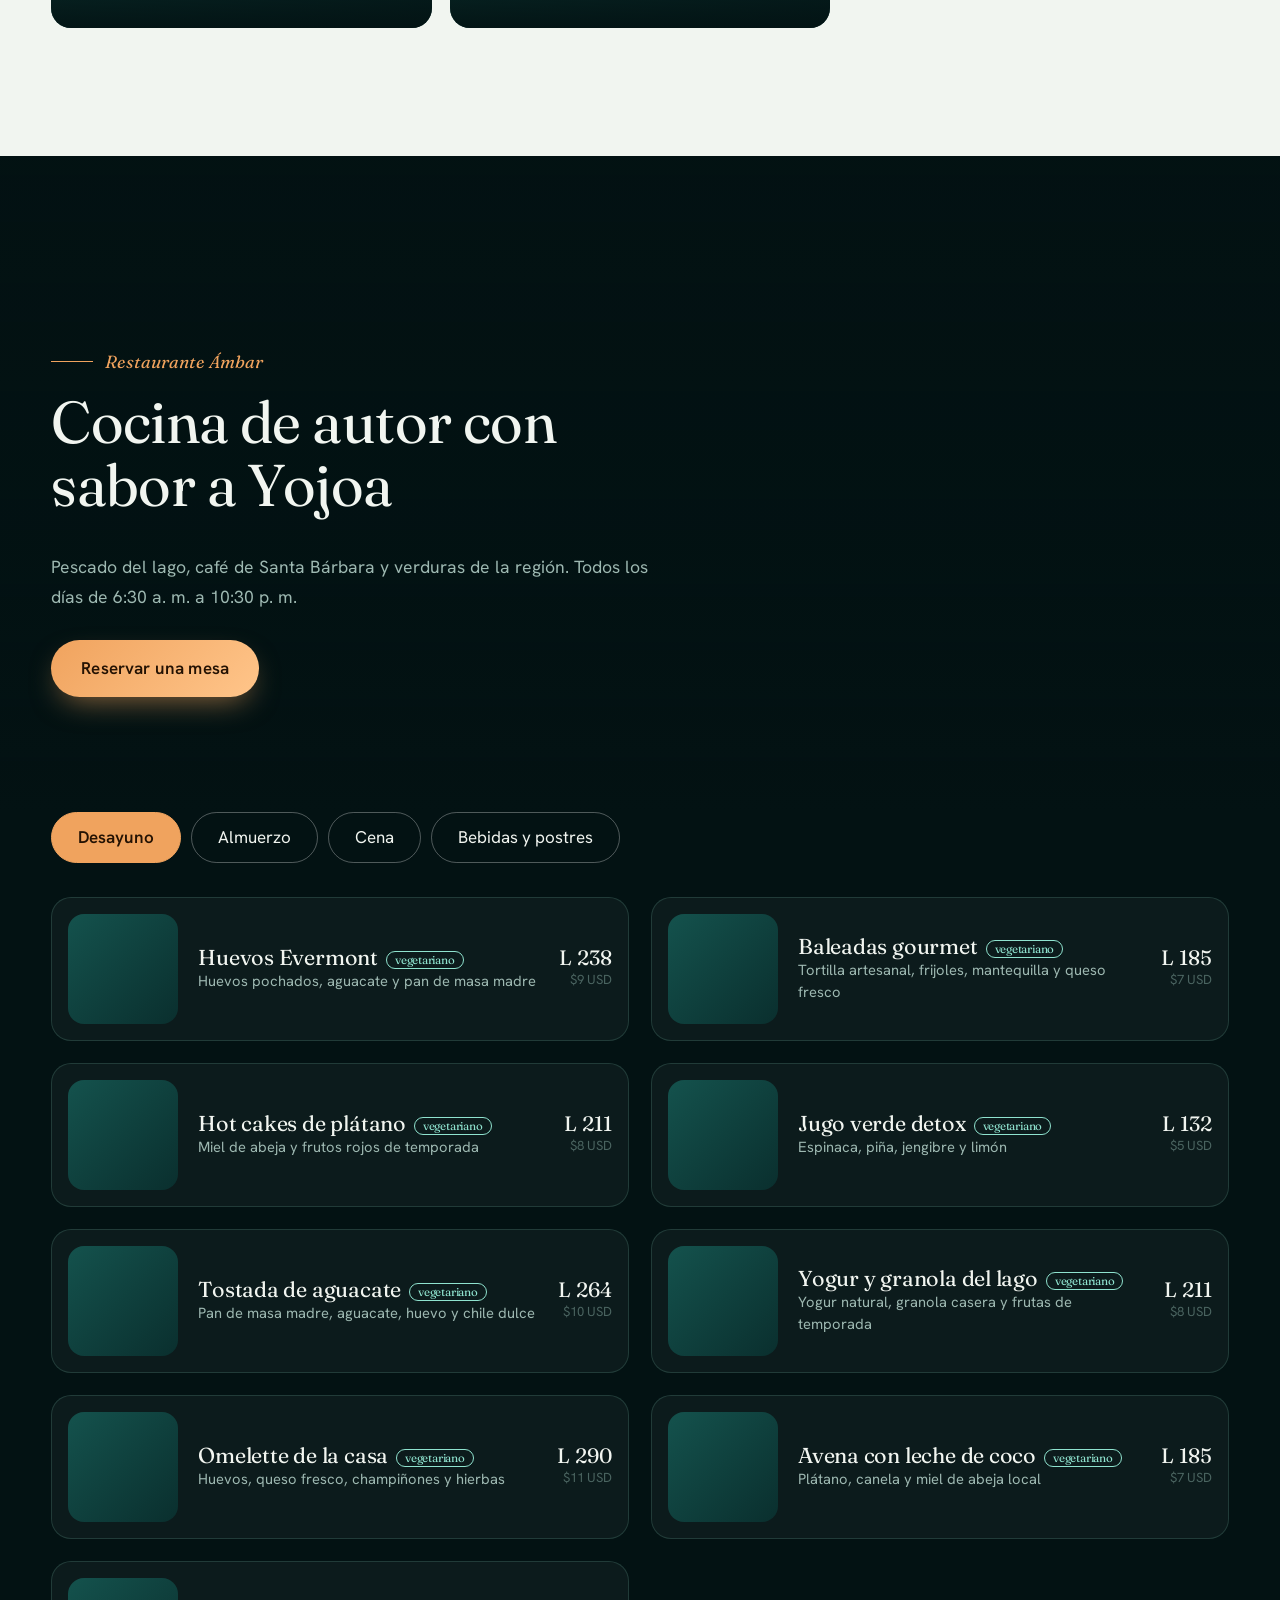
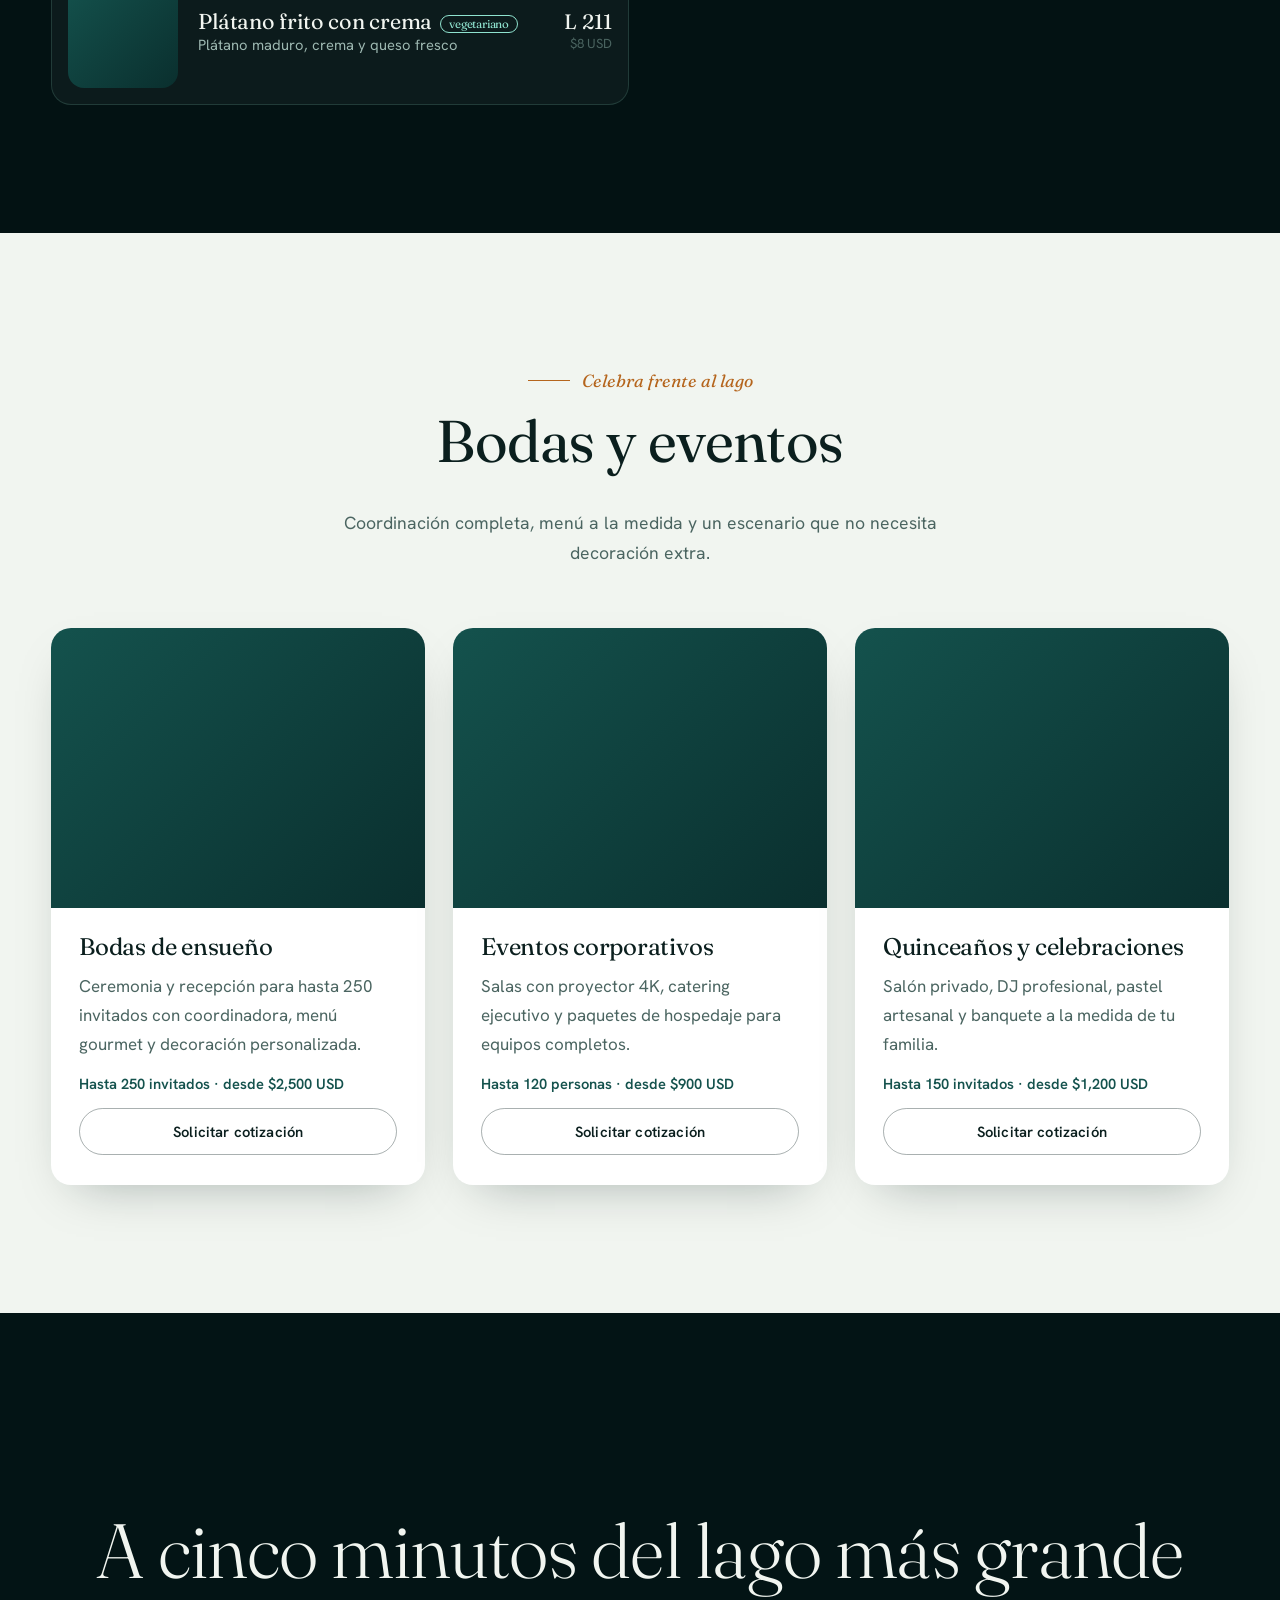
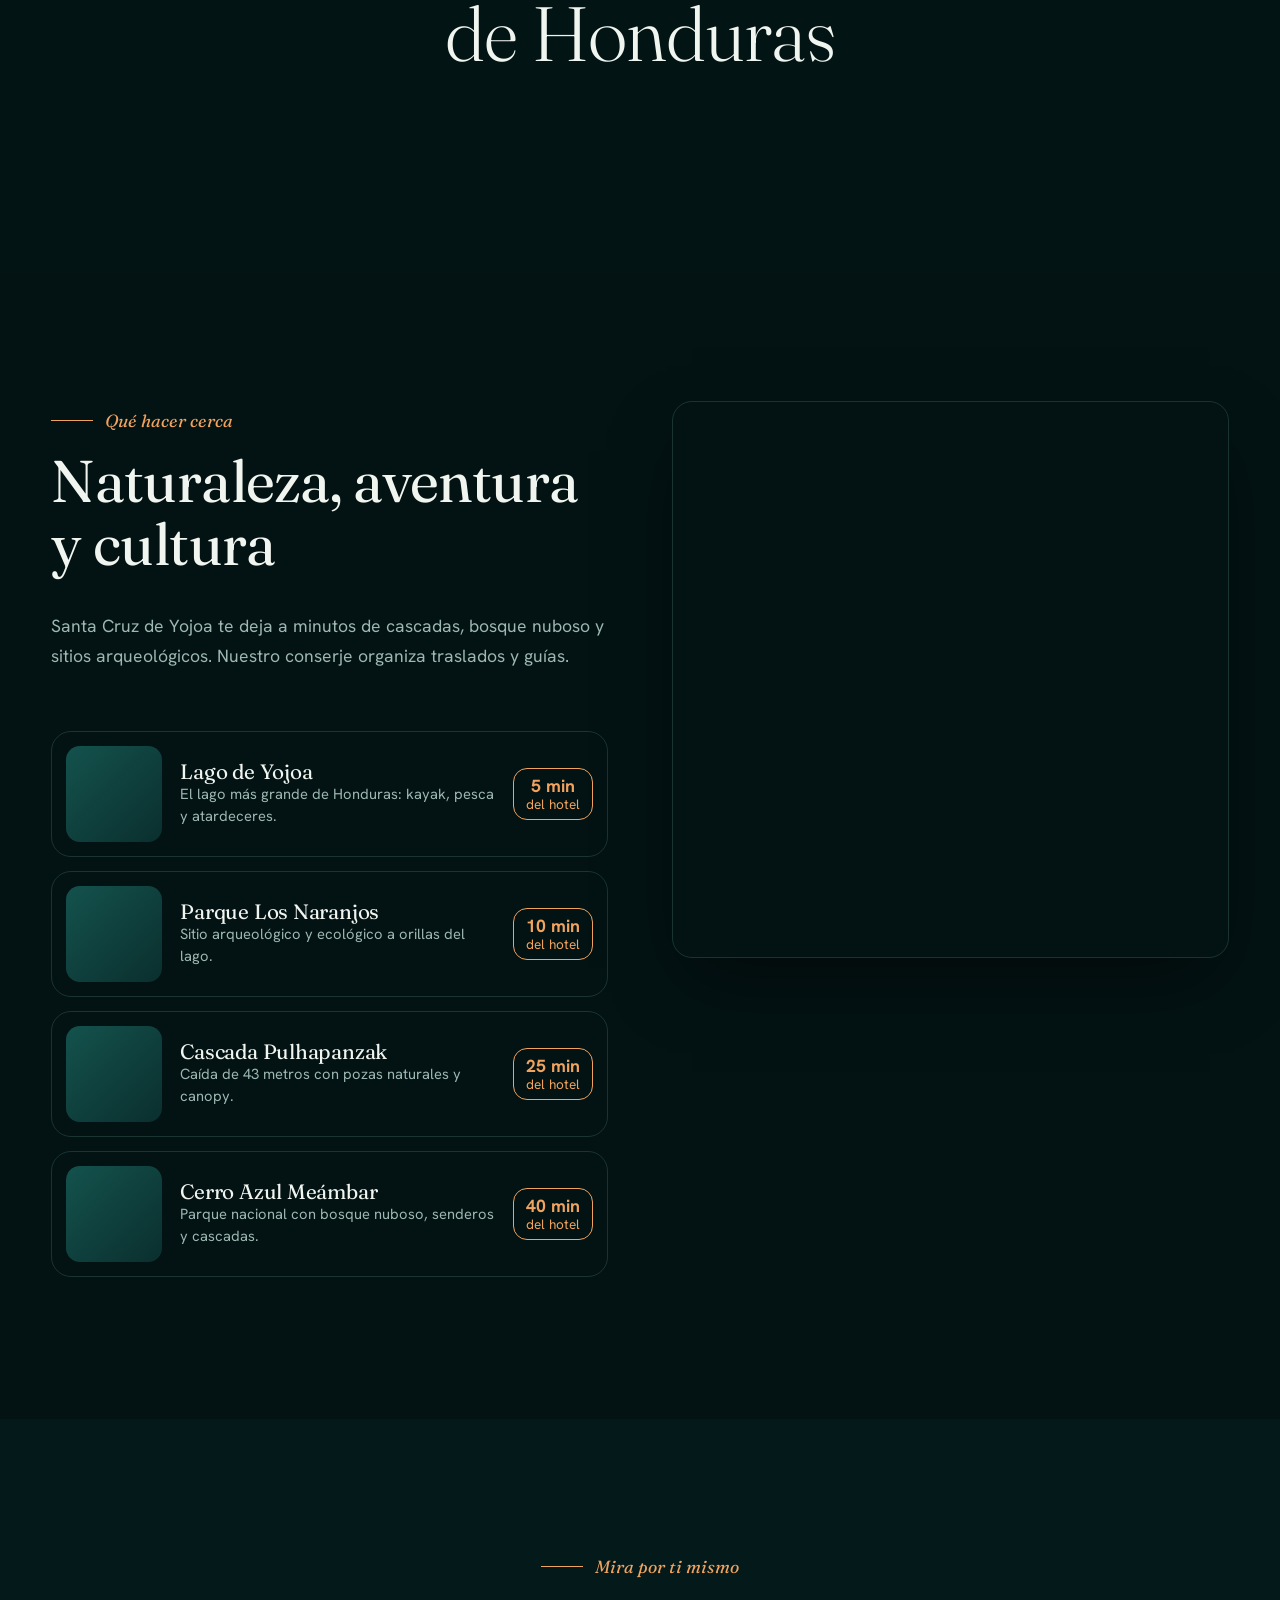
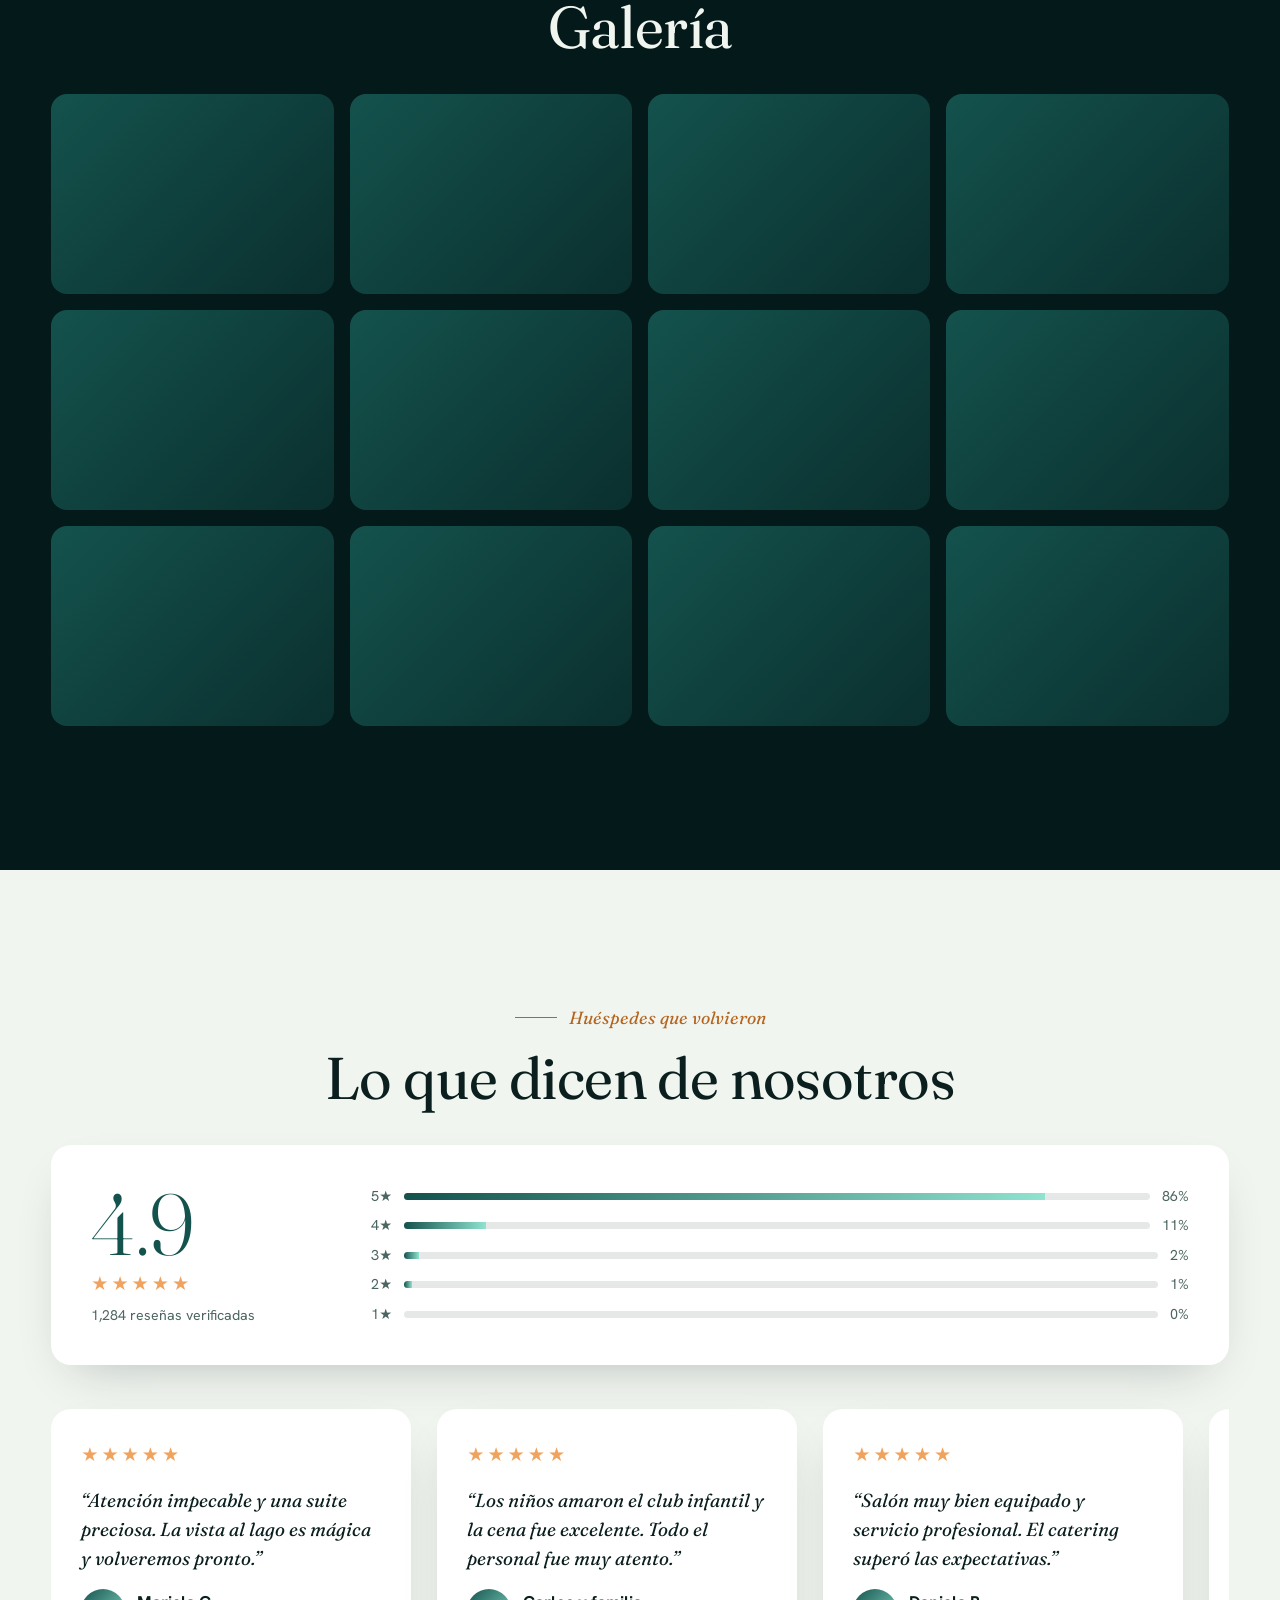
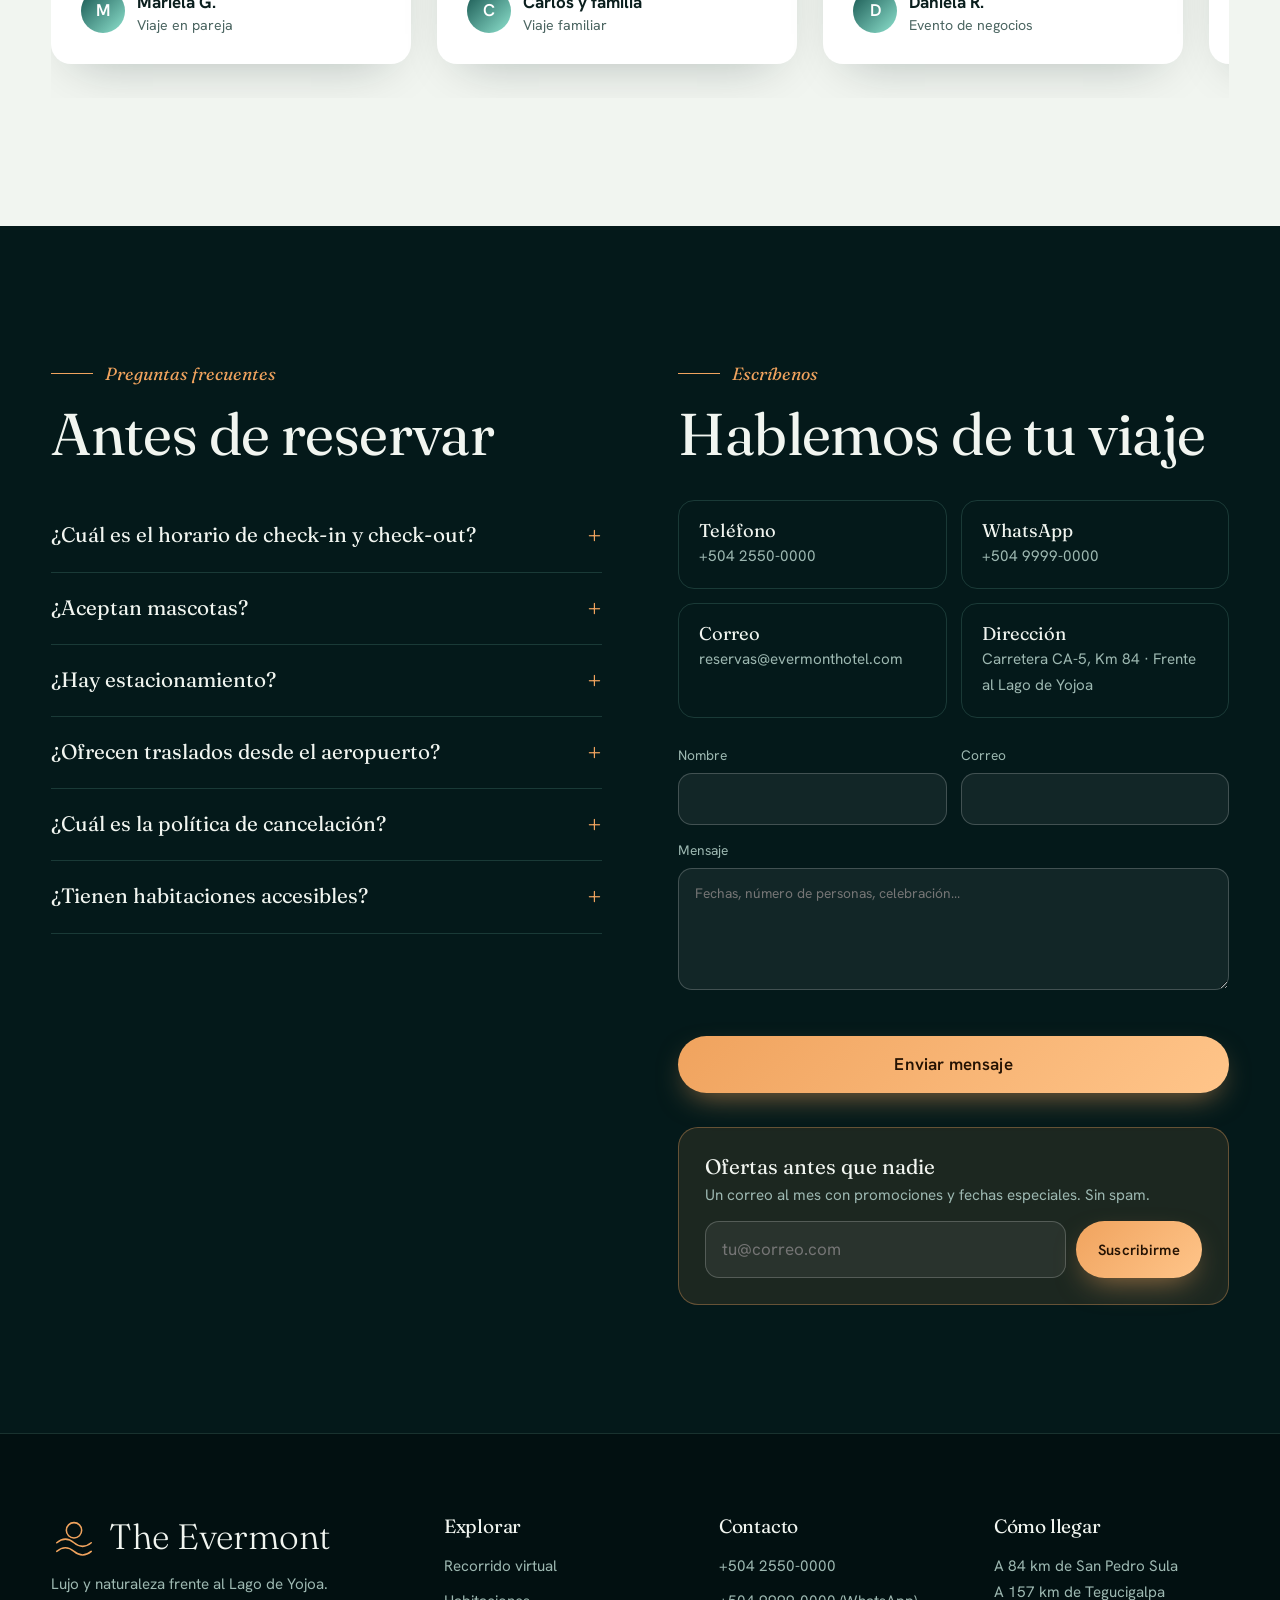
==== commit bafbd877: "Update index.html" ====
--- a/index.html
+++ b/index.html
@@ -538,7 +538,7 @@
     <div class="about">
       <div class="rv" data-rv="left">
         <span class="kicker">Desde 2010</span>
-        <h2 style="color: blue;">Un refugio de lujo donde el lago marca el ritmo</h2>
+        <h2 style="color: red;">Un refugio de lujo donde el lago marca el ritmo</h2>
         <p>The Evermont Hotel recibe a parejas, familias y viajeros de negocios en la orilla del Lago de Yojoa, en Santa Cruz de Yojoa. Cada suite mira al agua, la cocina parte del producto local y el equipo está disponible las 24 horas para que no tengas que pensar en nada más que en descansar.</p>
         <p>Después de quince años, seguimos haciendo lo mismo: atención cercana, detalles bien cuidados y la tranquilidad de una de las zonas más verdes de Honduras.</p>
         <div style="display:flex;gap:14px;flex-wrap:wrap"><button class="btn" data-act="book">Reservar una estancia</button><a class="btn ghost" href="#contacto">Hablar con nosotros</a></div>
